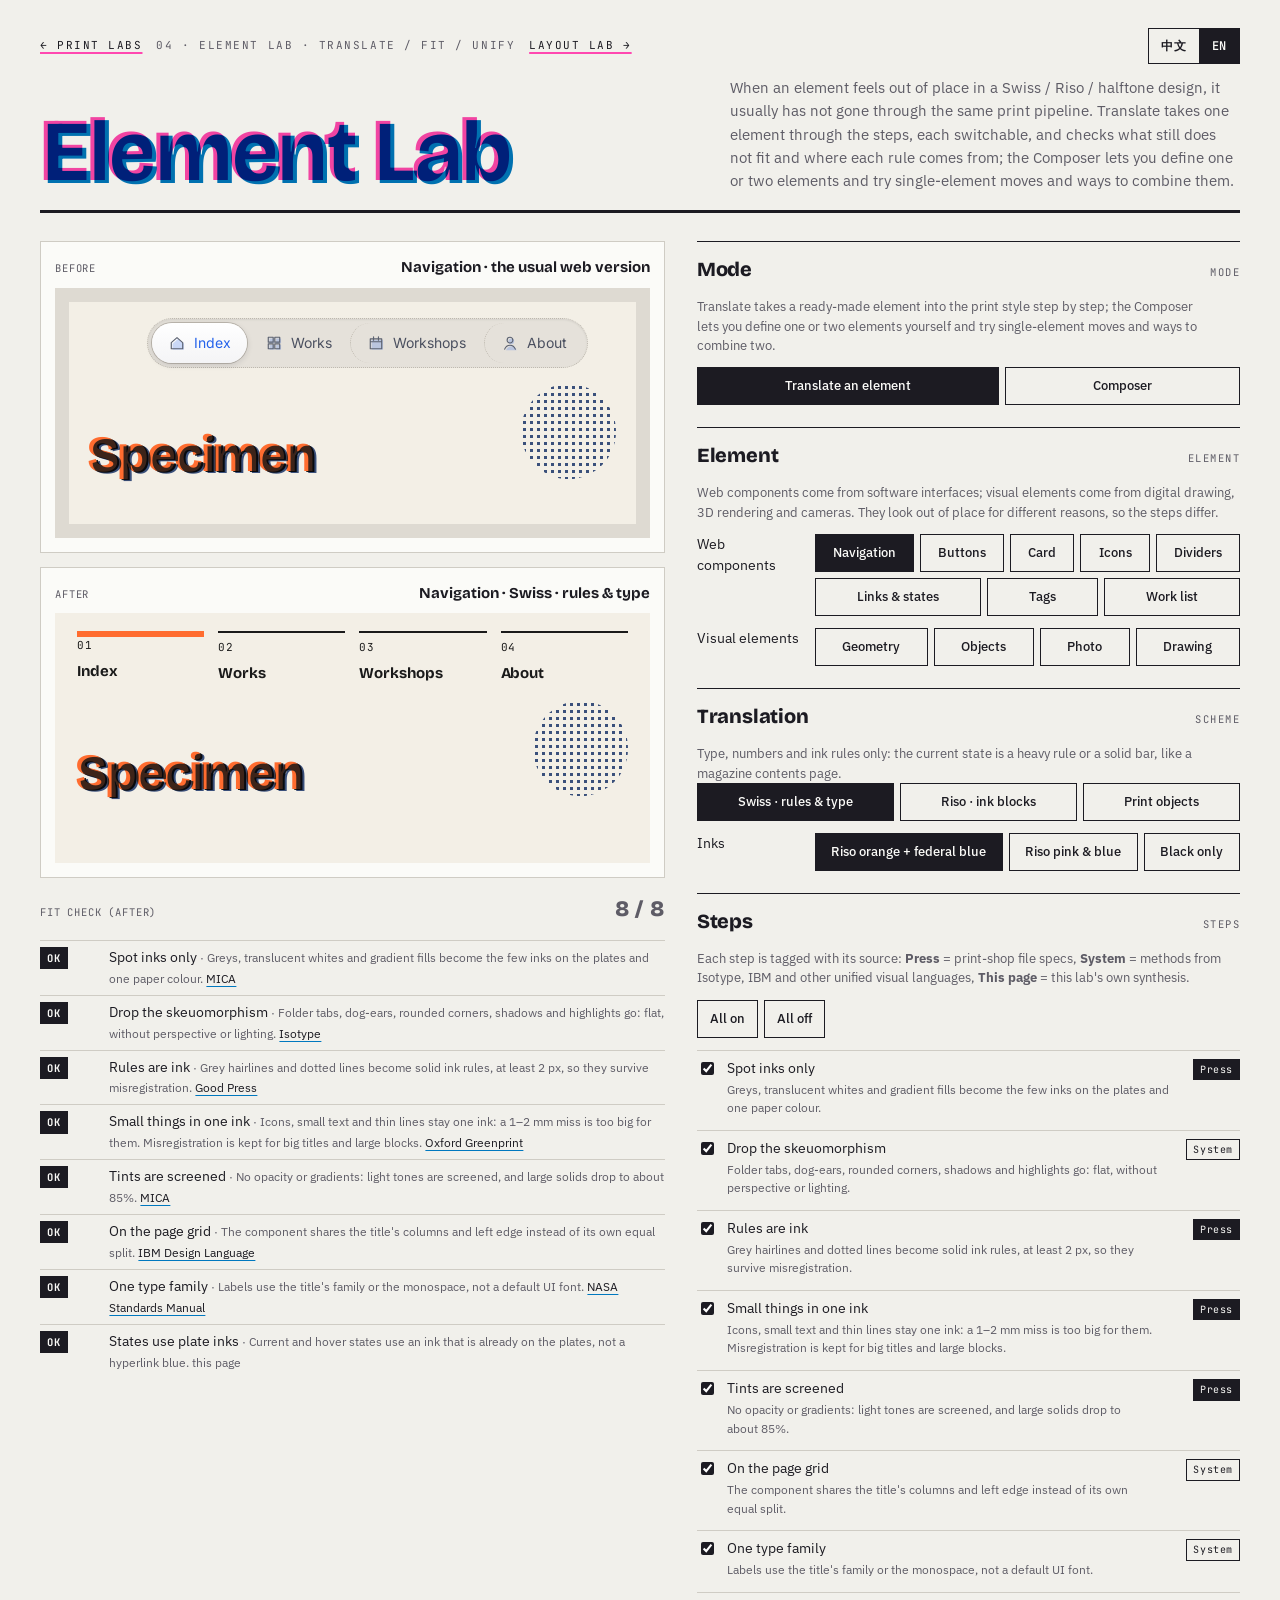
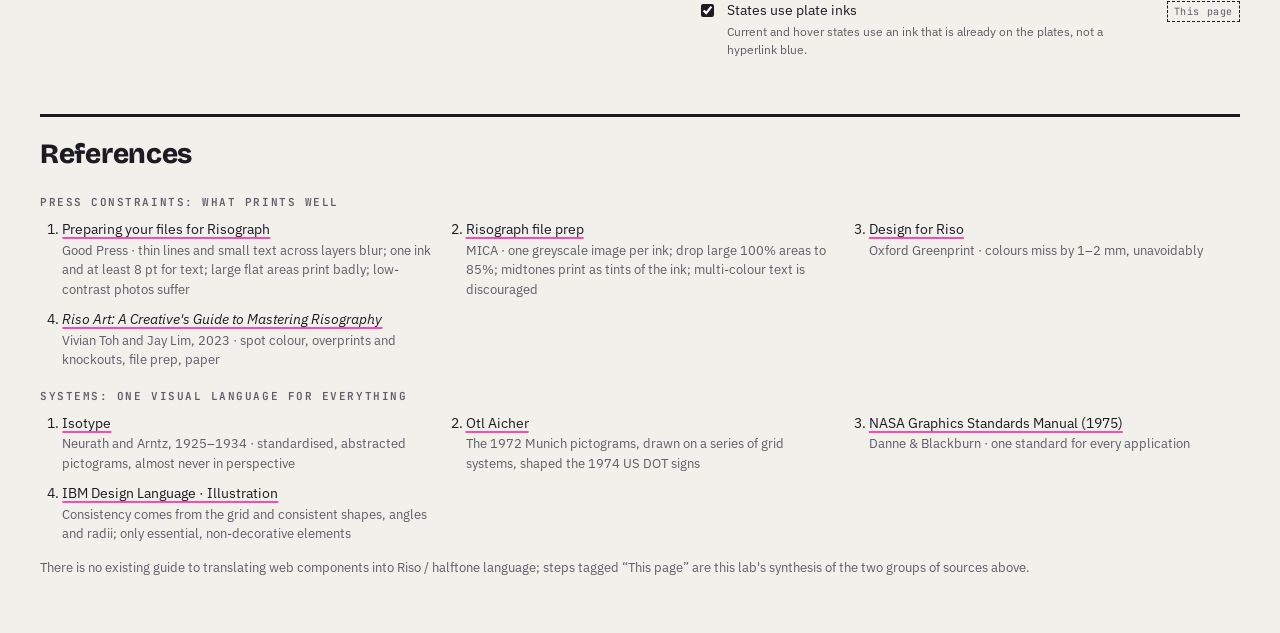
==== element.html @ f7fd51d8 "Element Lab composer: custom one or two elements, single-element moves for every type, 13 ways to co" ====
<!doctype html>
<html lang="zh-CN">
<head>
<meta charset="utf-8">
<meta name="viewport" content="width=device-width, initial-scale=1, viewport-fit=cover">
<title>元素实验室</title>
<link rel="preconnect" href="https://fonts.googleapis.com">
<link rel="preconnect" href="https://fonts.gstatic.com" crossorigin>
<link rel="stylesheet" href="https://fonts.googleapis.com/css2?family=Bricolage+Grotesque:opsz,wght@12..96,400;12..96,700;12..96,800&family=IBM+Plex+Sans:wght@400;500;600&family=Inter:wght@400;500&family=JetBrains+Mono:wght@400;600&family=Noto+Sans+SC:wght@400;700;900&display=swap">
<style>
/* shared.css — one source for every page in Print Labs: colour tokens, type, masthead, lab grid, controls, notes, references.
   Pages add their own rules after this block. Edit here, then run build.py. */
:root{
  --paper:#F1F0EB;
  --sheet:#FBFBF8;
  --ink:#1C1B22;
  --muted:#5E5C66;
  --rule:#CFCCC4;
  --pink:#FF48B0;
  --blue:#0078BF;
  --display:"Bricolage Grotesque","Noto Sans SC",system-ui,sans-serif;
  --body:"IBM Plex Sans","Noto Sans SC",system-ui,sans-serif;
  --mono:"JetBrains Mono",ui-monospace,"SFMono-Regular",Menlo,monospace;
  color-scheme:light;
}
*{box-sizing:border-box}
[hidden]{display:none!important}
body{margin:0;background:var(--paper);color:var(--ink);font-family:var(--body);font-size:15px;line-height:1.55}
.wrap{max-width:1240px;margin:0 auto;padding-inline:20px;padding-block:28px 56px}
.mast{display:grid;grid-template-columns:minmax(0,1fr) auto;gap:12px 32px;align-items:end;border-bottom:3px solid var(--ink);padding-bottom:18px;margin-bottom:28px}
:root[data-lang="en"] .zh{display:none!important}
:root:not([data-lang="en"]) .en{display:none!important}
.mast-top{grid-column:1/-1;display:flex;justify-content:space-between;align-items:center;gap:12px;flex-wrap:wrap}
.eyebrow{font-family:var(--mono);font-size:11px;letter-spacing:.14em;text-transform:uppercase;color:var(--muted);display:flex;gap:14px;flex-wrap:wrap;align-items:center}
.eyebrow a{color:var(--ink);text-decoration-color:var(--pink);text-decoration-thickness:2px;text-underline-offset:3px}
.langsw{display:inline-flex;border:1.5px solid var(--ink)}
.langsw button{font:600 12px/1 var(--mono);letter-spacing:.06em;padding:8px 12px;min-height:34px;border:0;background:transparent;color:var(--ink);cursor:pointer}
.langsw button + button{border-left:1.5px solid var(--ink)}
.langsw button[aria-pressed="true"]{background:var(--ink);color:var(--sheet)}
.langsw button:hover:not([aria-pressed="true"]){background:rgba(28,27,34,.07)}
.mis{display:grid;margin:0;font-family:var(--display);font-weight:900;font-size:clamp(48px,9vw,112px);line-height:.92;letter-spacing:-.02em;text-wrap:balance}
:root[data-lang="en"] .mis{font-size:clamp(40px,7vw,92px);font-weight:800}
.mis > span{grid-area:1/1;mix-blend-mode:multiply}
.mis > span:first-child{color:var(--pink)}
.mis > span:last-child{color:var(--blue);transform:translate(.045em,.03em)}
.lede{max-width:34em;margin:0;color:var(--muted);text-wrap:pretty}
@media (max-width:760px){.mast{grid-template-columns:1fr}}
.lab{display:grid;grid-template-columns:minmax(0,1.15fr) minmax(0,1fr);gap:32px;align-items:start}
.stage{min-width:0;display:flex;flex-direction:column;gap:14px}
.tip{position:absolute;z-index:30;max-width:320px;padding:10px 12px;background:var(--ink);color:var(--sheet);font-size:12.5px;line-height:1.5;box-shadow:4px 4px 0 var(--pink);pointer-events:none;display:flex;flex-direction:column;gap:5px}
.tip[hidden]{display:none!important}
.tip strong{font-family:var(--mono);font-size:10.5px;letter-spacing:.08em;font-weight:600}
.tip em{font-style:normal;font-family:var(--mono);font-size:10.5px;opacity:.72}
.panel{min-width:0;display:flex;flex-direction:column;gap:22px}
.group{display:flex;flex-direction:column;gap:12px;padding-top:12px;border-top:1.5px solid var(--ink)}
.group h2{margin:0;display:flex;justify-content:space-between;align-items:baseline;font-family:var(--display);font-weight:800;font-size:20px;letter-spacing:-.01em}
.group h2 small{font-family:var(--mono);font-weight:400;font-size:10.5px;letter-spacing:.14em;color:var(--muted)}
.seg button:hover{background:rgba(28,27,34,.07)}
.seg button[aria-pressed="true"]{background:var(--ink);color:var(--sheet)}
.field{display:grid;grid-template-columns:8em minmax(0,1fr) 4em;gap:10px;align-items:center;font-size:13.5px}
.field output{font-family:var(--mono);font-size:12px;text-align:right;font-variant-numeric:tabular-nums;color:var(--muted)}
.field input[type=range]{width:100%;accent-color:var(--ink)}
.sw{display:flex;flex-wrap:wrap;gap:6px}
.sw button{width:28px;height:28px;border:1.5px solid rgba(0,0,0,.18);cursor:pointer;padding:0}
.sw button[aria-pressed="true"]{outline:2.5px solid var(--ink);outline-offset:2px}
.btn{display:inline-flex;align-items:center;justify-content:center;gap:6px;font:500 13px var(--body);padding:8px 12px;border:1.5px solid var(--ink);background:transparent;color:var(--ink);cursor:pointer;min-height:38px}
.btn:hover{background:rgba(28,27,34,.07)}
.btn[aria-pressed="true"]{background:var(--ink);color:var(--sheet)}
button:focus-visible,input:focus-visible,textarea:focus-visible,label.btn:focus-within{outline:2.5px solid var(--blue);outline-offset:2px}
.refs{margin-top:48px;border-top:3px solid var(--ink);padding-top:16px}
.refs li > *{display:block}
.refs a{color:var(--ink);text-decoration-color:var(--pink);text-decoration-thickness:2px;text-underline-offset:3px;overflow-wrap:anywhere}
.seg button{font:500 13px/1.25 var(--body);padding:7px 8px;border:1.5px solid var(--ink);background:transparent;color:var(--ink);cursor:pointer;min-height:38px}
.hint,.note{font-size:12.5px;color:var(--muted);margin:0;text-wrap:pretty}

/* Element lab: one element, before and after, on the same paper; the steps that translate it, each with its source. */
@media (max-width:900px){.lab{grid-template-columns:minmax(0,1fr)}}
@media (min-width:901px){.stage{position:sticky;top:calc(16px + env(safe-area-inset-top, 0px))}}
.row2{display:grid;grid-template-columns:8em minmax(0,1fr);gap:10px;align-items:start;font-size:13.5px}
.seg{display:flex;flex-wrap:wrap;gap:6px}
.seg button{flex:1 1 auto}
.seg button:disabled{opacity:.4;cursor:not-allowed}
.cap{display:flex;justify-content:space-between;align-items:baseline;gap:10px;font-family:var(--mono);font-size:10.5px;letter-spacing:.08em;text-transform:uppercase;color:var(--muted)}
.cap b{font-family:var(--display);font-size:15px;letter-spacing:0;text-transform:none;color:var(--ink)}
.sheetbox{border:1px solid var(--rule);background:var(--sheet);padding:14px;display:flex;flex-direction:column;gap:8px}
.sheet{position:relative;overflow:hidden;min-height:250px;container-type:inline-size}
.steps{list-style:none;margin:0;padding:0;display:flex;flex-direction:column;gap:6px}
.steps li label{display:grid;grid-template-columns:auto minmax(0,1fr) auto;gap:10px;align-items:baseline;cursor:pointer;font-size:13.5px;padding:6px 0;border-top:1px solid var(--rule)}
.steps li label small{display:block;color:var(--muted);font-size:12px;margin-top:2px;text-wrap:pretty}
.steps input{accent-color:var(--ink);transform:translateY(2px)}
.src{font-family:var(--mono);font-size:10px;letter-spacing:.06em;padding:2px 6px;border:1.5px solid var(--ink);white-space:nowrap}
.src.c{background:var(--ink);color:var(--sheet)}
.src.m{border-style:solid}
.src.o{border-style:dashed;color:var(--muted)}
.allrow{display:flex;gap:6px}
.checks{list-style:none;margin:0;padding:0;display:flex;flex-direction:column;gap:6px}
.checks li{display:grid;grid-template-columns:4.4em minmax(0,1fr);gap:10px;align-items:baseline;font-size:13.5px;border-top:1px solid var(--rule);padding-top:6px}
.checks li b{font-family:var(--mono);font-size:10.5px;letter-spacing:.08em;text-transform:uppercase;padding:2px 6px;border:1.5px solid var(--ink);justify-self:start}
.checks li.ok b{background:var(--ink);color:var(--sheet)}
.checks li.warn b{border-color:#C2183C;color:#C2183C}
.checks li span{text-wrap:pretty}
.checks li em{font-style:normal;color:var(--muted);font-size:12px}
.checks a{color:var(--ink);text-decoration-color:var(--blue);text-underline-offset:3px}
.score{font-family:var(--display);font-weight:800;font-size:22px}
.refs h2{margin:0 0 14px;font-family:var(--display);font-weight:800;font-size:28px;letter-spacing:-.01em}
.refs h3{margin:18px 0 8px;font-family:var(--mono);font-weight:600;font-size:11px;letter-spacing:.14em;text-transform:uppercase;color:var(--muted)}
.refs ol{margin:0;padding-left:1.6em;display:grid;grid-template-columns:repeat(auto-fit,minmax(280px,1fr));gap:10px 32px;font-size:14px}
.refs li > span{font-size:12.5px;color:var(--muted)}

/* ---------- the specimen page the element is shown on ---------- */
.pg{--paper:#F3EFE6;--k:#1A1A1A;--a:#FF6C2F;--b:#3D5588;background:var(--paper);color:var(--k);padding:18px 22px 22px;min-height:250px;display:flex;flex-direction:column;gap:16px;font-family:"IBM Plex Sans",sans-serif}
.pg.frame{outline:14px solid #DEDAD2;outline-offset:-14px;padding:30px 34px 30px}
.pg .hero{display:flex;justify-content:space-between;align-items:flex-end;gap:16px}
.pg .ttl{display:grid;font-family:"Bricolage Grotesque","Archivo",sans-serif;font-weight:800;font-size:clamp(30px,8.5cqi,58px);line-height:.9;letter-spacing:-.03em}
.pg .ttl span{grid-area:1/1}
.pg .ttl .p1{color:var(--a);transform:translate(-2px,-1px)}
.pg .ttl .p2{color:var(--b);transform:translate(2px,1px);mix-blend-mode:multiply}
.pg .ttl .p3{color:var(--k)}
.pg .disc{flex:none;width:clamp(56px,16cqi,110px);aspect-ratio:1;border-radius:50%;background:radial-gradient(circle, var(--b) 0 34%, transparent 36%) 0 0/7px 7px;mix-blend-mode:multiply;box-shadow:inset 0 0 0 0 transparent}
.pg .gridx{padding-left:0}
.optiles{display:grid;grid-template-columns:repeat(auto-fill,minmax(150px,1fr));gap:12px}
.optile{display:flex;flex-direction:column;gap:4px;margin:0;padding:0;border:0;background:none;font:inherit;color:inherit;text-align:left;cursor:pointer}
.optile canvas{display:block;width:100%;height:auto;border:1px solid var(--rule);outline:3px solid transparent;outline-offset:1px}
.optile:hover canvas{outline-color:color-mix(in srgb, var(--ink) 30%, transparent)}
.optile.on canvas{outline-color:var(--ink)}
.optile:focus-visible{outline:2px solid var(--blue);outline-offset:3px}
.optile .cap2{display:flex;justify-content:space-between;gap:6px;font-size:12.5px;color:var(--ink)}
.optile .cap2 i{font-style:normal;font-family:var(--mono);font-size:10px;letter-spacing:.06em;padding:1px 5px;border:1.5px solid var(--ink);white-space:nowrap;align-self:flex-start}
.optile .cap2 i.warn{border-color:#C2183C;color:#C2183C}
.optile.on .cap2{font-weight:600}
canvas.mixcv{touch-action:none;cursor:grab}
.txtin{font:inherit;font-size:14px;padding:8px 10px;border:1.5px solid var(--ink);background:var(--sheet);color:var(--ink);border-radius:0;width:100%;box-sizing:border-box}
.subh{margin:14px 0 4px;font-family:var(--mono);font-weight:600;font-size:11px;letter-spacing:.14em;text-transform:uppercase;color:var(--muted)}
.optile figcaption{display:flex;justify-content:space-between;gap:6px;font-size:12.5px;color:var(--ink)}
.optile figcaption i{font-style:normal;font-family:var(--mono);font-size:10px;letter-spacing:.06em;padding:1px 5px;border:1.5px solid var(--ink)}
.optile figcaption i.warn{border-color:#C2183C;color:#C2183C}
.pg canvas.vis{display:block;width:100%;height:auto}
.pg .lede{font-size:13px;max-width:36em;color:color-mix(in srgb, var(--k) 75%, transparent)}
</style>

</head>
<body>
<div class="wrap">
  <header class="mast">
    <div class="mast-top">
      <div class="eyebrow"><a data-page="home" href="index.html"><span class="zh">← 印刷实验室</span><span class="en">← Print Labs</span></a><span>04 · Element lab · <span class="zh">翻译 / 适配 / 统一</span><span class="en">Translate / Fit / Unify</span></span><a data-page="layout" href="layout.html"><span class="zh">版式实验室 →</span><span class="en">Layout Lab →</span></a></div>
      <div class="langsw" role="group" aria-label="Language / 语言">
        <button type="button" data-setlang="zh" lang="zh-CN">中文</button>
        <button type="button" data-setlang="en" lang="en">EN</button>
      </div>
    </div>
    <h1 class="mis"><span aria-hidden="true"><span class="zh">元素实验室</span><span class="en">Element Lab</span></span><span><span class="zh">元素实验室</span><span class="en">Element Lab</span></span></h1>
    <p class="lede"><span class="zh">一个元素放进 Swiss / Riso / 半调风格里总觉得“不搭”，通常是因为它没有走同一条印刷管线。“翻译”把一个元素拆成几步改造，每一步可以单独开关，并逐条检查哪里还不适配、规则出自哪里；“组合台”让你自己定义一个或两个元素，试单元素手段和两个元素的组合手段。</span><span class="en">When an element feels out of place in a Swiss / Riso / halftone design, it usually has not gone through the same print pipeline. Translate takes one element through the steps, each switchable, and checks what still does not fit and where each rule comes from; the Composer lets you define one or two elements and try single-element moves and ways to combine them.</span></p>
  </header>

  <main class="lab">
    <section class="stage" data-aria-zh="改造前后" data-aria-en="Before and after">
      <div class="sheetbox">
        <div class="cap"><span id="beforeLbl"></span><b id="beforeName"></b></div>
        <div class="sheet" id="before"></div>
      </div>
      <div class="sheetbox">
        <div class="cap"><span id="afterLbl"></span><b id="afterName"></b></div>
        <div class="sheet" id="after"></div>
      </div>
      <div class="cap"><span><span class="zh">适配检查（改造后）</span><span class="en">Fit check (after)</span></span><span class="score" id="score"></span></div>
      <ul class="checks" id="checks" aria-live="polite"></ul>
    </section>

    <aside class="panel" id="panel" data-aria-zh="参数" data-aria-en="Settings">
      <div class="group">
        <h2><span class="zh">模式</span><span class="en">Mode</span> <small>MODE</small></h2>
        <p class="hint"><span class="zh">“翻译”把一个现成的元素一步步改进印刷风格；“组合台”让你自己定义一个或两个元素，试单元素手段和两个元素的组合手段。</span><span class="en">Translate takes a ready-made element into the print style step by step; the Composer lets you define one or two elements yourself and try single-element moves and ways to combine two.</span></p>
        <div class="seg" id="modeSeg"></div>
      </div>
      <div class="group" id="mixGroup" hidden>
        <h2><span class="zh">组合台</span><span class="en">Composer</span> <small>COMPOSER</small></h2>
        <p class="hint"><span class="zh">先定义元素（类型、内容、墨色、大小、角度和单元素手段），再选组合手段。左边画布上可以直接拖动元素，右边是所有手段的对照，点击就能切换。</span><span class="en">Define the elements (type, content, ink, size, angle and single-element moves), then pick a way to combine them. Drag the elements on the sheet; the panel beside it compares every option, click one to switch.</span></p>
        <div class="row2"><span class="zh">元素数量</span><span class="en">Elements</span><div class="seg" id="mxN"></div></div>
        <div class="row2" id="mxSelRow"><span class="zh">正在编辑</span><span class="en">Editing</span><div class="seg" id="mxSel"></div></div>
        <div class="allrow"><button class="btn" type="button" id="mxSwap"><span class="zh">交换上下层</span><span class="en">Swap layers</span></button><button class="btn" type="button" id="mxCenter"><span class="zh">当前元素居中</span><span class="en">Centre this element</span></button></div>
      </div>
      <div class="group" id="mixElGroup" hidden>
        <h2><span id="mxElTitle"></span> <small>ELEMENT</small></h2>
        <div class="row2"><span class="zh">类型</span><span class="en">Type</span><div class="seg" id="mxType"></div></div>
        <div class="row2" id="mxShapeRow"><span class="zh">形状</span><span class="en">Shape</span><div class="seg" id="mxShape"></div></div>
        <div class="row2" id="mxTextRow"><label for="mxText"><span class="zh">文字</span><span class="en">Text</span></label><input type="text" id="mxText" maxlength="16" class="txtin" autocomplete="off"></div>
        <div class="row2" id="mxFontRow"><span class="zh">字体</span><span class="en">Typeface</span><div class="seg" id="mxFont"></div></div>
        <div class="row2" id="mxPhotoRow"><span class="zh">照片</span><span class="en">Photo</span><div class="seg"><button type="button" id="mxPhotoScene"><span class="zh">示例风景</span><span class="en">Sample scene</span></button><label class="btn" style="min-height:38px"><span class="zh">上传照片</span><span class="en">Upload photo</span><input type="file" id="mxFile" accept="image/*" hidden></label></div></div>
        <div class="row2"><span class="zh">墨色</span><span class="en">Ink</span><div class="seg" id="mxInk"></div></div>
        <div class="field"><label for="mxSize"><span class="zh">大小</span><span class="en">Size</span></label><input type="range" id="mxSize" min="25" max="220" step="5"><output id="mxSizeOut"></output></div>
        <div class="field"><label for="mxRot"><span class="zh">角度</span><span class="en">Angle</span></label><input type="range" id="mxRot" min="-45" max="45" step="1"><output id="mxRotOut"></output></div>
        <h3 class="subh"><span class="zh">单元素手段</span><span class="en">Single-element moves</span></h3>
        <div class="row2"><span class="zh">裁切</span><span class="en">Crop</span><div class="seg" id="mvCrop"></div></div>
        <div class="row2"><span class="zh">抠图</span><span class="en">Cut-out</span><div class="seg" id="mvCut"></div></div>
        <div class="row2"><span class="zh">镜像</span><span class="en">Mirror</span><div class="seg" id="mvMirror"></div></div>
        <div class="row2"><span class="zh">切条</span><span class="en">Slice</span><div class="seg" id="mvSlice"></div></div>
        <div class="row2"><span class="zh">形式</span><span class="en">Form</span><div class="seg" id="mvForm"></div></div>
        <div class="row2"><span class="zh">重复</span><span class="en">Repeat</span><div class="seg" id="mvRepeat"></div></div>
        <div class="row2"><span class="zh">拖影</span><span class="en">Drag</span><div class="seg" id="mvDrag"></div></div>
        <div class="row2"><span class="zh">浓度</span><span class="en">Tone</span><div class="seg" id="mvTone"></div></div>
        <div class="row2"><span class="zh">网点</span><span class="en">Screen</span><div class="seg" id="mvDots"></div></div>
        <div class="row2"><span class="zh">错位复制</span><span class="en">Echo</span><div class="seg" id="mvEcho"></div></div>
        <p class="hint" id="mvNote"></p>
      </div>
      <div class="group" id="mixOpGroup" hidden>
        <h2><span class="zh">组合手段</span><span class="en">Combine</span> <small>OPERATION</small></h2>
        <p class="hint"><span class="zh">A 在下，B 在上。印刷里关键的问题是：两块版对不准时，结果还站得住吗？两个元素用同一种墨时，它们在同一块版上，不会互相错位。</span><span class="en">A is below, B on top. In print the key question is whether the result survives when the two plates miss. If both use the same ink they share one plate and cannot miss each other.</span></p>
        <div class="row2"><span class="zh">手段</span><span class="en">Operation</span><div class="seg" id="mxOp"></div></div>
        <div class="field"><label for="mxMis"><span class="zh">套色错位</span><span class="en">Misregister</span></label><input type="range" id="mxMis" min="0" max="3" step="0.5"><output id="mxMisOut"></output></div>
        <p class="hint" id="mxOpNote"></p>
      </div>
      <div class="group" id="elGroup">
        <h2><span class="zh">元素</span><span class="en">Element</span> <small>ELEMENT</small></h2>
        <p class="hint"><span class="zh">网页组件来自软件界面，视觉元素来自数码绘图、3D 渲染和相机。两类“不搭”的原因不同，翻译步骤也不同。</span><span class="en">Web components come from software interfaces; visual elements come from digital drawing, 3D rendering and cameras. They look out of place for different reasons, so the steps differ.</span></p>
        <div class="row2"><span class="zh">网页组件</span><span class="en">Web components</span><div class="seg" id="elSeg"></div></div>
        <div class="row2"><span class="zh">视觉元素</span><span class="en">Visual elements</span><div class="seg" id="visSeg"></div></div>
        <div class="row2" id="upRow" hidden><span class="zh">照片</span><span class="en">Photo</span><div class="seg"><button type="button" id="upScene"><span class="zh">示例风景</span><span class="en">Sample scene</span></button><label class="btn" style="min-height:38px"><span class="zh">上传照片</span><span class="en">Upload photo</span><input type="file" id="upFile" accept="image/*" hidden></label></div></div>
        <p class="hint" id="upHint" hidden><span class="zh">照片只在你的浏览器里处理，不会上传到任何地方。</span><span class="en">Your photo is processed in your browser and never uploaded.</span></p>
      </div>
      <div class="group" id="imgGroup" hidden>
        <h2><span class="zh">单张图片的处理</span><span class="en">Moves on one image</span> <small>IMAGE</small></h2>
        <p class="hint"><span class="zh">在翻译之前先动图片本身：裁切、镜像、抠图、切条、重复、错位复制、斜放、剪影 / 线稿、放大网点、扫描拖影。它们决定图片在版面上“说什么”，翻译步骤决定它“怎么印”。改造前后都会套用。</span><span class="en">Work on the picture itself before translating it: crop, mirror, cut out, slice, repeat, echo, tilt, silhouette or line art, giant dots, scanner drag. These decide what the image says on the page; the steps decide how it prints. Both before and after use them.</span></p>
        <div class="row2"><span class="zh">裁切</span><span class="en">Crop</span><div class="seg" id="imCrop"></div></div>
        <div class="row2"><span class="zh">镜像</span><span class="en">Mirror</span><div class="seg" id="imMirror"></div></div>
        <div class="row2"><span class="zh">抠图</span><span class="en">Cut-out</span><div class="seg" id="imCut"></div></div>
        <div class="row2"><span class="zh">切条</span><span class="en">Slice</span><div class="seg" id="imSlice"></div></div>
        <div class="row2"><span class="zh">重复</span><span class="en">Repeat</span><div class="seg" id="imRepeat"></div></div>
        <div class="row2"><span class="zh">错位复制</span><span class="en">Echo</span><div class="seg" id="imEcho"></div></div>
        <div class="row2"><span class="zh">斜放</span><span class="en">Tilt</span><div class="seg" id="imRotate"></div></div>
        <div class="row2"><span class="zh">形式</span><span class="en">Form</span><div class="seg" id="imForm"></div></div>
        <div class="row2"><span class="zh">网点尺寸</span><span class="en">Dot size</span><div class="seg" id="imDots"></div></div>
        <div class="row2"><span class="zh">拖影</span><span class="en">Drag</span><div class="seg" id="imDrag"></div></div>
        <p class="hint" id="imNote"></p>
      </div>
      <div class="group" id="schemeGroup">
        <h2><span class="zh">翻译方案</span><span class="en">Translation</span> <small>SCHEME</small></h2>
        <div id="schemeBox"><p class="hint" id="schemeHint"></p>
        <div class="seg" id="schemeSeg"></div></div>
        <div class="row2"><span class="zh">配色</span><span class="en">Inks</span><div class="seg" id="inkSeg"></div></div>
      </div>
      <div class="group" id="stepsGroup">
        <h2><span class="zh">翻译步骤</span><span class="en">Steps</span> <small>STEPS</small></h2>
        <p class="hint"><span class="zh">每一步右边标着来源：<b>印刷</b> = 印厂的文件规范，<b>系统</b> = Isotype、IBM 等统一视觉语言的方法，<b>本页</b> = 这里的综合做法。</span><span class="en">Each step is tagged with its source: <b>Press</b> = print-shop file specs, <b>System</b> = methods from Isotype, IBM and other unified visual languages, <b>This page</b> = this lab's own synthesis.</span></p>
        <div class="allrow"><button class="btn" type="button" id="allOn"><span class="zh">全部打开</span><span class="en">All on</span></button><button class="btn" type="button" id="allOff"><span class="zh">全部关闭</span><span class="en">All off</span></button></div>
        <ul class="steps" id="steps"></ul>
      </div>
    </aside>
  </main>

  <section class="refs" data-aria-zh="参考资料" data-aria-en="References">
    <h2><span class="zh">参考资料</span><span class="en">References</span></h2>
    <h3><span class="zh">印刷约束：哪些东西印得好</span><span class="en">Press constraints: what prints well</span></h3>
    <ol>
      <li><a href="https://goodpress.co.uk/pages/file-preparation" target="_blank" rel="noopener">Preparing your files for Risograph</a><span><span class="zh">Good Press · 多层细线和小字会糊；文字只用一种墨、不小于 8pt；大面积平涂效果不好；低反差照片印不好</span><span class="en">Good Press · thin lines and small text across layers blur; one ink and at least 8 pt for text; large flat areas print badly; low-contrast photos suffer</span></span></li>
      <li><a href="https://www.mica.edu/campus-life-and-resources/places-and-spaces/maker-spaces-fabrication-studios/printmaking-studio/risograph-file-prep/" target="_blank" rel="noopener">Risograph file prep</a><span><span class="zh">MICA · 每种墨一张灰度图；100% 大色块降到 85%；中间调印成该墨的浅色；不建议多色文字</span><span class="en">MICA · one greyscale image per ink; drop large 100% areas to 85%; midtones print as tints of the ink; multi-colour text is discouraged</span></span></li>
      <li><a href="https://oxfordgreenprint.com/home/design-for-riso/" target="_blank" rel="noopener">Design for Riso</a><span><span class="zh">Oxford Greenprint · 颜色之间会无法避免地错开 1–2 mm</span><span class="en">Oxford Greenprint · colours miss by 1–2 mm, unavoidably</span></span></li>
      <li><a href="https://www.counter-print.co.uk/products/riso-art" target="_blank" rel="noopener"><i>Riso Art: A Creative's Guide to Mastering Risography</i></a><span><span class="zh">Vivian Toh、Jay Lim，2023 · 专色、叠印与镂空、文件准备、纸张</span><span class="en">Vivian Toh and Jay Lim, 2023 · spot colour, overprints and knockouts, file prep, paper</span></span></li>
    </ol>
    <h3><span class="zh">系统方法：把万物翻成一种视觉语言</span><span class="en">Systems: one visual language for everything</span></h3>
    <ol>
      <li><a href="https://en.wikipedia.org/wiki/Isotype_(picture_language)" target="_blank" rel="noopener">Isotype</a><span><span class="zh">Neurath、Arntz，1925–1934 · 标准化、抽象的图形，几乎不用透视</span><span class="en">Neurath and Arntz, 1925–1934 · standardised, abstracted pictograms, almost never in perspective</span></span></li>
      <li><a href="https://en.wikipedia.org/wiki/Otl_Aicher" target="_blank" rel="noopener">Otl Aicher</a><span><span class="zh">1972 年慕尼黑奥运图标用一套网格系统画成，影响了 1974 年美国交通部标识</span><span class="en">The 1972 Munich pictograms, drawn on a series of grid systems, shaped the 1974 US DOT signs</span></span></li>
      <li><a href="https://standardsmanual.com/products/nasa-graphics-standards-manual" target="_blank" rel="noopener">NASA Graphics Standards Manual (1975)</a><span><span class="zh">Danne & Blackburn · 一套规范管住所有应用场合</span><span class="en">Danne & Blackburn · one standard for every application</span></span></li>
      <li><a href="https://www.ibm.com/design/language/illustration/overview" target="_blank" rel="noopener">IBM Design Language · Illustration</a><span><span class="zh">统一靠网格和一致的形状、角度、圆角；只保留必要、非装饰的元素</span><span class="en">Consistency comes from the grid and consistent shapes, angles and radii; only essential, non-decorative elements</span></span></li>
    </ol>
    <p class="note" style="margin-top:14px"><span class="zh">把网页组件翻译成 Riso / 半调语言，目前没有现成的指南；标着“本页”的步骤是这里根据上面两类来源做的综合。</span><span class="en">There is no existing guide to translating web components into Riso / halftone language; steps tagged “This page” are this lab's synthesis of the two groups of sources above.</span></p>
  </section>
</div>

<script>/* links.js — where the pages of Print Labs live. On GitHub Pages or from local files the pages sit side by side;
   inside claude.ai each page is its own artifact, so the links go to the published artifacts instead. */
(() => {
  const h = location.hostname;
  const local = h.endsWith('github.io') || location.protocol === 'file:' || h === 'localhost' || h === '127.0.0.1';
  const FILE = {home:'index.html', print:'print.html', layout:'layout.html', object:'object.html', element:'element.html'};
  const ART = {
    home:'https://claude.ai/artifact/PeE1kDmTykEsa3FWtq1ujK',
    print:'https://claude.ai/artifact/BEBGEYAVkseDmEd78EbxS4',
    layout:'https://claude.ai/artifact/3kpSy3NxXfTr8N6h2EhqAB',
    object:'https://claude.ai/artifact/MDsc8WCa1yWzZArUPnWvAo',
    element:'https://claude.ai/artifact/42e7hhVJtn6MSQRErAsAqR',
  };
  const wire = () => document.querySelectorAll('a[data-page]').forEach(a => {
    const k = a.dataset.page;
    if (local || !ART[k] || ART[k].startsWith('@')) { a.href = FILE[k]; return; }
    a.href = ART[k]; a.target = '_blank'; a.rel = 'noopener';
  });
  if (document.readyState === 'loading') document.addEventListener('DOMContentLoaded', wire); else wire();
})();
</script>
<script>
(() => {
const $ = id => document.getElementById(id);
const L = (zh, en) => ({zh, en});
let LANG = 'zh';
try { const v = localStorage.getItem('printlab-lang'); LANG = v==='en'||v==='zh' ? v : ((navigator.language||'').toLowerCase().startsWith('zh') ? 'zh' : 'en'); }
catch(e){ LANG = (navigator.language||'').toLowerCase().startsWith('zh') ? 'zh' : 'en'; }
const T = o => (o && typeof o==='object' && 'zh' in o) ? o[LANG] : o;

/* ---------- data ---------- */
const ELEMENTS = [['nav',L('导航','Navigation')],['button',L('按钮','Buttons')],['card',L('卡片','Card')],['icon',L('图标','Icons')],['divider',L('分隔线','Dividers')],['link',L('链接与状态','Links & states')],['tags',L('标签','Tags')],['list',L('作品列表','Work list')]];
const VISUALS = [['geo',L('几何','Geometry')],['obj',L('拟物','Objects')],['photo',L('摄影','Photo')],['hand',L('手绘','Drawing')]];
const SCHEMES = {
  swiss:{vh:L('一种墨（通常是黑）加一种浅色网点，形状落在网格上，像 Swiss 海报里的照片和图形。','One ink, usually black, plus one screened tint, shapes on the grid, like the images in a Swiss poster.'), n:L('Swiss · 线与字','Swiss · rules & type'), h:L('只用字、编号和油墨线：当前状态是一根粗墨线或一块实底，像杂志的目录和索引。','Type, numbers and ink rules only: the current state is a heavy rule or a solid bar, like a magazine contents page.')},
  riso:{vh:L('两种墨叠印：A 走亮部和中间调，B 走暗部；大面积带一点套色错位。','Two inks overprinting: A carries the lights and midtones, B the darks; large areas show a little misregistration.'), n:L('Riso · 色块','Riso · ink blocks'), h:L('用平涂的油墨块和网点浅色：当前状态是一块油墨，字镂空成纸色；只有大色块才带套色错位。','Flat ink blocks and screened tints: the current state is a block of ink with the label knocked out; only large blocks show misregistration.')},
  object:{vh:L('做成剪下来的纸片：一种墨，带纸边和裁切标记，差异变成有意的拼贴。','Cut paper scraps: one ink, with a paper edge and crop marks, so the difference reads as deliberate collage.'), n:L('印刷物件','Print objects'), h:L('借用印刷品本身的形式：书边的拇指索引、票根、剪下的纸片、裁切标记。','Borrow forms from printed objects: thumb-index tabs, ticket stubs, cut paper scraps, crop marks.')},
};
const INKSETS = {
  orange:{n:L('Riso 橙 + 联邦蓝','Riso orange + federal blue'), paper:'#F3EFE6', k:'#1A1A1A', a:'#FF6C2F', b:'#3D5588'},
  riso:{n:L('Riso 粉蓝','Riso pink & blue'), paper:'#F4F1EA', k:'#1A1A1A', a:'#FF48B0', b:'#0078BF'},
  mono:{n:L('单色黑','Black only'), paper:'#F1EEE6', k:'#1A1A1A', a:'#1A1A1A', b:'#1A1A1A'},
};
// translation steps: id, label, why, source kind (c = press constraint, m = systems method, o = this page), source link
const STEPS = [
  {id:'spot', t:L('收成专色','Spot inks only'), w:L('灰色、半透明的白、渐变底都换成版里的几种墨和一种纸色。','Greys, translucent whites and gradient fills become the few inks on the plates and one paper colour.'), s:'c', l:['MICA','https://www.mica.edu/campus-life-and-resources/places-and-spaces/maker-spaces-fabrication-studios/printmaking-studio/risograph-file-prep/']},
  {id:'flat', t:L('去掉拟物','Drop the skeuomorphism'), w:L('文件夹标签、折角、圆角、投影、高光都去掉：平面，不用透视和光影。','Folder tabs, dog-ears, rounded corners, shadows and highlights go: flat, without perspective or lighting.'), s:'m', l:['Isotype','https://en.wikipedia.org/wiki/Isotype_(picture_language)']},
  {id:'ink', t:L('线是油墨线','Rules are ink'), w:L('灰色细线、虚线换成油墨色的实线，至少 2 px，在套色错位下也立得住。','Grey hairlines and dotted lines become solid ink rules, at least 2 px, so they survive misregistration.'), s:'c', l:['Good Press','https://goodpress.co.uk/pages/file-preparation']},
  {id:'single', t:L('小元素只用一种墨','Small things in one ink'), w:L('图标、小字、细线不做双色错位：错位 1–2 mm 对它们来说太大了。错位只留给大标题和大色块。','Icons, small text and thin lines stay one ink: a 1–2 mm miss is too big for them. Misregistration is kept for big titles and large blocks.'), s:'c', l:['Oxford Greenprint','https://oxfordgreenprint.com/home/design-for-riso/']},
  {id:'screen', t:L('浅色用网点','Tints are screened'), w:L('不用透明度和渐变，浅色用网点做；大色块降到 85% 左右。','No opacity or gradients: light tones are screened, and large solids drop to about 85%.'), s:'c', l:['MICA','https://www.mica.edu/campus-life-and-resources/places-and-spaces/maker-spaces-fabrication-studios/printmaking-studio/risograph-file-prep/']},
  {id:'grid', t:L('对齐页面网格','On the page grid'), w:L('组件和标题共用同一套栏和左边缘，不另起一套等分。','The component shares the title\'s columns and left edge instead of its own equal split.'), s:'m', l:['IBM Design Language','https://www.ibm.com/design/language/illustration/overview']},
  {id:'type', t:L('字体同一家族','One type family'), w:L('标签用标题同一家族或等宽字，不用默认的界面字体。','Labels use the title\'s family or the monospace, not a default UI font.'), s:'m', l:['NASA Standards Manual','https://standardsmanual.com/products/nasa-graphics-standards-manual']},
  {id:'active', t:L('状态用版里的墨','States use plate inks'), w:L('当前项、悬停这些状态用版里本来就有的墨来表示，不用“链接蓝”。','Current and hover states use an ink that is already on the plates, not a hyperlink blue.'), s:'o'},
];
function VSTEPS_IDS(){ return ['v_spot','v_tone','v_contrast','v_screen','v_detail','v_angle','v_line','v_single','v_edge']; }
const SRC_LBL = {c:L('印刷','Press'), m:L('系统','System'), o:L('本页','This page')};

const S = {img:{crop:'none', mirror:'none', cut:'none', slice:'none', repeat:'1', echo:'none', rotate:'0', form:'photo', dots:'normal', drag:'none'}, lastCat:'web', cat:'web', el:'nav', scheme:'swiss', inks:'orange', on:Object.fromEntries(STEPS.map(s => [s.id, true]).concat(VSTEPS_IDS().map(id => [id, true])))};

/* ---------- specimen page ---------- */
const NAV = [['01',L('索引','Index')],['02',L('作品','Works')],['03',L('工作坊','Workshops')],['04',L('关于','About')]];
const esc = s => String(s).replace(/[&<>"]/g, c => ({'&':'&amp;','<':'&lt;','>':'&gt;','"':'&quot;'}[c]));
const dots = (c, r=.36, cell=6) => `radial-gradient(circle, ${c} 0 ${Math.round(r*100)}%, transparent ${Math.round(r*100)+2}%) 0 0/${cell}px ${cell}px`;
function hero(f, small){
  const sz = small ? 'font-size:clamp(26px,6.5cqi,44px)' : '';
  return `<div class="hero"><div class="ttl" style="${sz}" aria-hidden="true"><span class="p1">Specimen</span><span class="p2">Specimen</span><span class="p3">Specimen</span></div><div class="disc"></div></div>`;
}
// f: flags (all false = before); sc: scheme; ink: palette
function page(el, f, sc, ink, before){
  const v = `--paper:${f.spot ? ink.paper : ink.paper};--k:${ink.k};--a:${ink.a};--b:${ink.b}`;
  const frame = !f.spot;                                     // a second "paper" around the page and a different tab-bar tone
  const body = VISUALS.some(v => v[0]===el) ? `<canvas class="vis" data-kind="${el}" width="640" height="300"></canvas>` : {nav, button, card, icon, divider, link, tags, list}[el](f, sc, ink);
  const order = el==='nav' ? body + hero(f) : hero(f, true) + body;
  return `<div class="pg${frame ? ' frame' : ''}" style="${v}">${order}</div>`;
}
const lineC = (f, ink) => f.ink ? ink.k : '#BDB8AE';
const lineW = f => f.ink ? 2.5 : 1;
const lineS = f => f.ink ? 'solid' : 'dotted';
// single quotes only: these strings go inside style="…" attributes
const labelFont = f => f.type ? `font-family:'Bricolage Grotesque',sans-serif;font-weight:700;letter-spacing:-.005em` : `font-family:Inter,'IBM Plex Sans',sans-serif;font-weight:400`;
const numFont = `font-family:'JetBrains Mono',monospace;font-size:11px;letter-spacing:.06em`;
const activeC = (f, ink) => f.active ? ink.a : '#2563EB';
const misreg = (f, big) => (!f.single || big) ? `text-shadow:-1.5px -1px 0 ${'var(--a)'}, 1.5px 1px 0 var(--b)` : '';
function iconSVG(i, f, ink, size=22){
  // before: two-colour blobs, slightly off register; after: one ink, a shape from the circle / rectangle / rule vocabulary
  if (!f.single){
    const glyph = [
      'M4 10.5 11 4.5l7 6V18H4z', 'M4 4h6v6H4zM12 4h6v6h-6zM4 12h6v6H4zM12 12h6v6h-6z',
      'M4 6h14v12H4zM4 9.5h14M8 3.5v4M14 3.5v4', 'M11 11a3.5 3.5 0 1 0 0-7 3.5 3.5 0 0 0 0 7zM4.5 18.5c1.2-3.2 3.6-4.8 6.5-4.8s5.3 1.6 6.5 4.8'][i];
    return `<svg width="${size}" height="${size}" viewBox="0 0 22 22" aria-hidden="true"><path d="${glyph}" transform="translate(1.6 1.4)" fill="#2563EB" fill-opacity=".22" stroke="none"/><path d="${glyph}" fill="none" stroke="#5B6170" stroke-width="1.4" stroke-linecap="round" stroke-linejoin="round"/></svg>`;
  }
  const c = f.active ? ink.k : ink.k, sw = 2.5;
  const shapes = [`<rect x="3" y="3" width="16" height="16" fill="${c}"/>`, `<circle cx="11" cy="11" r="8" fill="none" stroke="${c}" stroke-width="${sw}"/><circle cx="11" cy="11" r="2.5" fill="${c}"/>`, `<rect x="3" y="4" width="16" height="${sw}" fill="${c}"/><rect x="3" y="10" width="16" height="${sw}" fill="${c}"/><rect x="3" y="16" width="10" height="${sw}" fill="${c}"/>`, `<circle cx="11" cy="11" r="8" fill="${c}"/>`][i];
  return `<svg width="${size}" height="${size}" viewBox="0 0 22 22" aria-hidden="true">${shapes}</svg>`;
}

function nav(f, sc, ink){
  const lc = lineC(f, ink), lw = lineW(f), ls = lineS(f);
  const offset = f.grid ? 0 : 58;                            // before: the tabs run on their own equal split, indented from the title
  if (!f.flat){
    // the usual web version: a pill-shaped segmented control with a floating, shadowed active item
    const items = NAV.map(([n, l], i) => {
      const act = i===0;
      const pill = act ? `background:${f.screen ? dots(ink.k, .12, 5) : 'linear-gradient(#FFFFFF,#F4F4F6)'};box-shadow:0 2px 6px rgba(20,20,40,.14), 0 0 0 ${lw}px ${lc};` : '';
      const sep = i>0 && i!==1 ? `border-left:${lw}px ${ls} ${lc};` : '';
      return `<div style="display:flex;gap:8px;align-items:center;padding:9px 16px;border-radius:999px;${pill}${act ? '' : sep}">${iconSVG(i, f, ink, 18)}<span style="${labelFont(f)};font-size:14px;color:${act ? activeC(f, ink) : '#4B5060'}">${esc(T(l))}</span></div>`;
    }).join('');
    return `<nav style="align-self:flex-start;display:flex;gap:2px;padding:4px;margin-left:${offset}px;border-radius:999px;background:${f.spot ? 'transparent' : 'rgba(20,20,40,.06)'};box-shadow:inset 0 1px 2px rgba(20,20,40,.08);border:${lw}px ${ls} ${lc}">${items}</nav>`;
  }
  if (sc==='swiss'){
    const items = NAV.map(([n, l], i) => {
      const act = i===0;
      return `<div style="display:flex;flex-direction:column;gap:6px;padding-top:${act ? 0 : 6}px;border-top:${act ? 6 : lw}px solid ${act ? activeC(f, ink) : (f.ink ? ink.k : lc)}">${f.single ? '' : ''}<span style="${numFont};color:${ink.k};opacity:${f.spot ? 1 : .55}">${n}</span><span style="${labelFont(f)};font-size:15px;color:${act && !f.active ? '#2563EB' : ink.k}">${esc(T(l))}</span></div>`;
    }).join('');
    return `<nav style="display:grid;grid-template-columns:repeat(4,minmax(0,1fr));gap:14px;margin-left:${offset}px">${items}</nav>`;
  }
  if (sc==='riso'){
    const items = NAV.map(([n, l], i) => {
      const act = i===0, blockBg = f.screen ? ink.a + 'D9' : ink.a;          // 85% solid
      const blk = act ? `background:${f.active ? blockBg : '#2563EB'};color:${ink.paper};box-shadow:${f.single ? '' : ''}3px 2px 0 ${f.screen ? 'transparent' : 'transparent'};` : `color:${ink.k};`;
      return `<div style="position:relative;padding:10px 12px;display:flex;align-items:baseline;gap:10px;${blk}">${act && !f.single ? `<span style="position:absolute;inset:0;transform:translate(3px,2px);background:${ink.b};mix-blend-mode:multiply;opacity:.9;z-index:0"></span>` : ''}${act ? `<span style="position:absolute;inset:0;background:${f.active ? blockBg : '#2563EB'};z-index:0"></span>` : ''}<span style="position:relative;${numFont};${act ? '' : `color:${ink.k}`}">${n}</span><span style="position:relative;${labelFont(f)};font-size:15px">${esc(T(l))}</span></div>`;
    }).join('');
    return `<nav style="display:grid;grid-template-columns:repeat(4,minmax(0,1fr));gap:6px;margin-left:${offset}px;border-bottom:${lw}px ${ls} ${lc};${f.screen ? `background:${dots(ink.k, .1, 5)}` : ''}">${items}</nav>`;
  }
  // print objects: a thumb index cut into the top edge of the sheet, one ink per section
  const cols = [ink.a, ink.b, ink.k, ink.a];
  const items = NAV.map(([n, l], i) => {
    const act = i===0, c = f.active ? cols[i] : (act ? '#2563EB' : cols[i]);
    return `<div style="display:flex;flex-direction:column;gap:6px"><span style="display:block;height:${act ? 22 : 12}px;background:${f.screen && !act ? dots(c, .38, 5) : c}"></span><span style="${numFont};color:${ink.k}">${n}</span><span style="${labelFont(f)};font-size:15px;color:${ink.k};${act ? 'text-decoration:underline;text-decoration-thickness:2.5px;text-underline-offset:4px' : ''}">${esc(T(l))}</span></div>`;
  }).join('');
  return `<nav style="display:grid;grid-template-columns:repeat(4,minmax(0,1fr));gap:10px;margin:-18px 0 0 ${offset}px">${items}</nav>`;
}

function button(f, sc, ink){
  const lab1 = LANG==='zh' ? '报名' : 'Sign up', lab2 = LANG==='zh' ? '日程' : 'Schedule';
  const off = f.grid ? 0 : 40;
  if (!f.flat){
    const p = `display:inline-flex;align-items:center;gap:8px;padding:11px 20px;border-radius:999px;${labelFont(f)};font-size:14px;color:#fff;background:${f.spot ? (f.active ? ink.a : '#2563EB') : 'linear-gradient(180deg,#6676F2,#2563EB)'};box-shadow:0 6px 16px rgba(59,73,184,.35);border:${lineW(f)}px solid rgba(255,255,255,.5);${misreg(f, false)}`;
    const s2 = `display:inline-flex;align-items:center;padding:10px 18px;border-radius:999px;${labelFont(f)};font-size:14px;color:${ink.k};background:${f.screen ? dots(ink.k, .12, 5) : 'rgba(255,255,255,.55)'};border:${lineW(f)}px ${lineS(f)} ${lineC(f, ink)};box-shadow:0 2px 6px rgba(0,0,0,.08)`;
    return `<div style="display:flex;gap:12px;flex-wrap:wrap;margin-left:${off}px"><span style="${p}">${esc(lab1)} →</span><span style="${s2}">${esc(lab2)}</span></div>`;
  }
  const fill = f.active ? ink.a : '#2563EB', solid = f.screen ? fill + 'D9' : fill;
  if (sc==='swiss'){
    return `<div style="display:flex;gap:18px;align-items:center;margin-left:${off}px"><span style="display:inline-block;padding:10px 16px;background:${ink.k};color:${ink.paper};${labelFont(f)};font-size:14px">${esc(lab1)} →</span><span style="${labelFont(f)};font-size:14px;color:${ink.k};border-bottom:${lineW(f)}px ${lineS(f)} ${f.active ? ink.a : lineC(f, ink)};padding-bottom:3px">${esc(lab2)}</span></div>`;
  }
  if (sc==='riso'){
    return `<div style="display:flex;gap:12px;align-items:center;margin-left:${off}px"><span style="position:relative;display:inline-block;padding:11px 18px;${labelFont(f)};font-size:14px;color:${ink.paper}"><span style="position:absolute;inset:0;background:${solid}"></span><span style="position:relative">${esc(lab1)} →</span></span><span style="display:inline-block;padding:9px 16px;${labelFont(f)};font-size:14px;color:${ink.k};background:${f.screen ? dots(ink.b, .3, 5) : ink.b + '33'}">${esc(lab2)}</span></div>`;
  }
  // print objects: ticket stubs with a perforated edge
  const perf = `radial-gradient(circle at 0 50%, ${ink.paper} 0 4px, transparent 4.5px) 0 0/8px 10px repeat-y`;
  return `<div style="display:flex;gap:12px;align-items:center;margin-left:${off}px"><span style="display:inline-flex;align-items:center;gap:14px;padding:10px 16px 10px 20px;background:${perf}, ${solid};color:${ink.paper};${labelFont(f)};font-size:14px"><span style="${numFont}">No.01</span>${esc(lab1)}</span><span style="display:inline-flex;gap:10px;padding:8px 14px;border:${lineW(f)}px dashed ${ink.k};${labelFont(f)};font-size:14px;color:${ink.k}"><span style="${numFont}">No.02</span>${esc(lab2)}</span></div>`;
}

function card(f, sc, ink){
  const off = f.grid ? 0 : 40, t = LANG==='zh' ? '双色 Riso 工作坊' : 'Two-colour Riso workshop', meta = LANG==='zh' ? '周六 · 14:00 · 6 个名额' : 'Sat · 14:00 · 6 places';
  const imgBefore = `background:linear-gradient(135deg,#7F5AF0,#2CB1BC 55%,#F6C177);`;
  const imgAfter = sc==='swiss' ? `background:${dots(ink.k, .42, 6)};` : sc==='riso' ? `background:${dots(ink.b, .42, 6)}, ${f.screen ? dots(ink.a, .3, 7) : ink.a + '55'};` : `background:${dots(ink.k, .4, 6)};`;
  const img = (f.spot ? imgAfter : imgBefore) + (f.flat ? '' : 'border-radius:10px;');
  if (!f.flat){
    return `<div style="margin-left:${off}px;max-width:340px;display:flex;gap:14px;padding:14px;border-radius:14px;background:${f.spot ? ink.paper : 'rgba(255,255,255,.6)'};border:${lineW(f)}px ${lineS(f)} ${lineC(f, ink)};box-shadow:0 10px 24px rgba(0,0,0,.10)"><div style="flex:none;width:84px;height:84px;${img}"></div><div style="display:flex;flex-direction:column;gap:6px"><span style="${labelFont(f)};font-size:15px;color:${ink.k}">${esc(t)}</span><span style="${numFont};color:#8a8794">${esc(meta)}</span><span style="align-self:flex-start;padding:2px 8px;border-radius:999px;font-size:11px;background:${f.active ? ink.a + '33' : '#2563EB33'};color:${f.active ? ink.a : '#2563EB'}">${LANG==='zh'?'报名中':'Open'}</span></div></div>`;
  }
  if (sc==='swiss') return `<div style="margin-left:${off}px;max-width:360px;display:grid;grid-template-columns:90px 1fr;gap:14px;border-top:${f.ink ? 6 : 1}px solid ${ink.k};padding-top:10px"><div style="height:90px;${img}"></div><div style="display:flex;flex-direction:column;gap:6px"><span style="${numFont};color:${ink.k}">${esc(meta)}</span><span style="${labelFont(f)};font-size:17px;line-height:1.1;color:${ink.k}">${esc(t)}</span><span style="${numFont};color:${f.active ? ink.a : '#2563EB'}">${LANG==='zh'?'报名中 ·':'OPEN ·'}</span></div></div>`;
  if (sc==='riso') return `<div style="margin-left:${off}px;max-width:360px;display:grid;grid-template-columns:90px 1fr;gap:14px;padding:12px;background:${f.screen ? dots(ink.a, .28, 5) : ink.a + '40'}"><div style="height:90px;${img}"></div><div style="display:flex;flex-direction:column;gap:6px"><span style="${labelFont(f)};font-size:17px;line-height:1.1;color:${ink.k}">${esc(t)}</span><span style="${numFont};color:${ink.k}">${esc(meta)}</span><span style="align-self:flex-start;padding:2px 8px;${numFont};background:${ink.k};color:${ink.paper}">${LANG==='zh'?'报名中':'OPEN'}</span></div></div>`;
  // print objects: a cut paper scrap with crop marks
  const cm = `linear-gradient(${ink.k},${ink.k}) 0 0/12px 1.5px no-repeat, linear-gradient(${ink.k},${ink.k}) 0 0/1.5px 12px no-repeat, linear-gradient(${ink.k},${ink.k}) 100% 100%/12px 1.5px no-repeat, linear-gradient(${ink.k},${ink.k}) 100% 100%/1.5px 12px no-repeat`;
  return `<div style="margin-left:${off}px;max-width:360px;padding:10px;background:${cm}"><div style="display:grid;grid-template-columns:90px 1fr;gap:14px;padding:12px;background:#FBFAF5;transform:rotate(-1.2deg);clip-path:polygon(0 2%,99% 0,100% 97%,1% 100%)"><div style="height:90px;${img}"></div><div style="display:flex;flex-direction:column;gap:6px"><span style="${labelFont(f)};font-size:17px;line-height:1.1;color:${ink.k}">${esc(t)}</span><span style="${numFont};color:${ink.k}">${esc(meta)}</span><span style="${numFont};color:${f.active ? ink.a : '#2563EB'}">✂ ${LANG==='zh'?'报名中':'OPEN'}</span></div></div></div>`;
}

function icon(f, sc, ink){
  const off = f.grid ? 0 : 40;
  const labels = NAV.map(x => T(x[1]));
  const box = (i) => {
    let svg = iconSVG(i, f, ink, 30);
    if (f.flat && f.single && sc==='object') svg = `<span style="display:inline-flex;padding:5px;border:2.5px solid ${ink.k}">${iconSVG(i, f, ink, 26)}</span>`;
    if (f.flat && f.single && sc==='riso') svg = `<span style="display:inline-flex;padding:6px;background:${i===0 ? (f.screen ? ink.a + 'D9' : ink.a) : (f.screen ? dots(ink.k, .2, 5) : ink.k + '22')}">${iconSVG(i, f, ink, 26)}</span>`;
    return `<div style="display:flex;flex-direction:column;gap:6px;align-items:flex-start">${svg}<span style="${labelFont(f)};font-size:12.5px;color:${ink.k}">${esc(labels[i])}</span></div>`;
  };
  const bg = f.flat ? '' : `padding:14px;border-radius:12px;background:${f.spot ? 'transparent' : 'rgba(255,255,255,.5)'};box-shadow:0 4px 12px rgba(0,0,0,.06);border:${lineW(f)}px ${lineS(f)} ${lineC(f, ink)}`;
  return `<div style="margin-left:${off}px;display:grid;grid-template-columns:repeat(4,minmax(0,90px));gap:16px;${bg}">${[0,1,2,3].map(box).join('')}</div>`;
}

const WORKS = [['2026', L('双色 Riso 海报','Two-colour Riso poster'), L('海报 · 粉 + 蓝','Poster · pink + blue')], ['2025', L('复印 zine 第 3 期','Photocopy zine No. 3'), L('Zine · 24 页','Zine · 24 pp')], ['2024', L('木刻字体实验','Woodcut type study'), L('字体 · 凸版','Type · letterpress')]];
const TAGS = [L('Riso','Riso'), L('丝网','Screen print'), L('Zine','Zine'), L('2026','2026'), L('工作坊','Workshop')];
// links in three states: default, hover, keyboard focus
function link(f, sc, ink){
  const off = f.grid ? 0 : 40, words = LANG==='zh' ? ['往期样张', '油墨色卡', '报名表'] : ['past proofs', 'ink swatches', 'sign-up form'];
  const lbl = st => `<span style="${numFont};color:${ink.k};opacity:.7;margin-right:8px">${st}</span>`;
  const st = LANG==='zh' ? ['默认','悬停','聚焦'] : ['default','hover','focus'];
  const one = (w, state) => {
    if (!f.flat){
      const base = `color:${activeC(f, ink)};text-decoration:underline;text-decoration-thickness:1px;text-underline-offset:2px;${labelFont(f)}`;
      if (state===1) return `<a style="${base};color:#60A5FA;text-decoration:none;text-shadow:0 0 8px rgba(96,165,250,.6)">${esc(w)}</a>`;
      if (state===2) return `<a style="${base};outline:none;box-shadow:0 0 0 3px rgba(37,99,235,.35);border-radius:6px;padding:0 3px">${esc(w)}</a>`;
      return `<a style="${base}">${esc(w)}</a>`;
    }
    const lc = f.ink ? ink.k : '#9AA0AA', lw = f.ink ? 2.5 : 1, acc = f.active ? (sc==='swiss' ? ink.k : ink.a) : '#2563EB';
    if (sc==='swiss'){
      if (state===1) return `<a style="${labelFont(f)};background:${ink.k};color:${ink.paper};padding:0 3px">${esc(w)}</a>`;
      if (state===2) return `<a style="${labelFont(f)};color:${ink.k};outline:3px solid ${acc};outline-offset:2px">${esc(w)}</a>`;
      return `<a style="${labelFont(f)};color:${ink.k};text-decoration:underline;text-decoration-color:${lc};text-decoration-thickness:${lw}px;text-underline-offset:4px">${esc(w)}</a>`;
    }
    if (sc==='riso'){
      const mark = f.screen ? dots(acc, .42, 5) : acc + '66';
      if (state===1) return `<a style="${labelFont(f)};color:${ink.k};background:${mark};padding:0 3px">${esc(w)}</a>`;
      if (state===2) return `<a style="${labelFont(f)};color:${ink.k};outline:2.5px dashed ${ink.k};outline-offset:3px">${esc(w)}</a>`;
      return `<a style="${labelFont(f)};color:${ink.k};box-shadow:inset 0 -${f.ink ? 6 : 2}px 0 ${f.screen ? acc + 'AA' : acc}">${esc(w)}</a>`;
    }
    if (state===1) return `<a style="${labelFont(f)};color:${ink.k};background:#FBFAF5;padding:1px 5px;display:inline-block;transform:rotate(-2deg);box-shadow:2px 2px 0 ${ink.k}">${esc(w)}</a>`;
    if (state===2) return `<a style="${labelFont(f)};color:${ink.k};padding:0 6px;background:linear-gradient(${ink.k},${ink.k}) 0 0/8px 2px no-repeat, linear-gradient(${ink.k},${ink.k}) 0 0/2px 8px no-repeat, linear-gradient(${ink.k},${ink.k}) 100% 100%/8px 2px no-repeat, linear-gradient(${ink.k},${ink.k}) 100% 100%/2px 8px no-repeat">${esc(w)}</a>`;
    return `<a style="${labelFont(f)};color:${ink.k};border-bottom:${lw}px dashed ${ink.k}">${esc(w)}</a>`;
  };
  return `<div style="margin-left:${off}px;display:flex;flex-direction:column;gap:10px;font-size:15px;color:${ink.k}">${[0,1,2].map(k => `<p style="margin:0">${lbl(st[k])}${LANG==='zh' ? '看看' : 'See the '}${one(words[k], k)}${LANG==='zh' ? '。' : '.'}</p>`).join('')}</div>`;
}
function tags(f, sc, ink){
  const off = f.grid ? 0 : 40, pastel = ['#FCE7F3','#DCFCE7','#FEF9C3','#E0E7FF','#FFEDD5'], txt = ['#BE185D','#15803D','#A16207','#4338CA','#C2410C'];
  const one = (t, k) => {
    if (!f.flat) return `<span style="display:inline-flex;padding:4px 10px;border-radius:999px;font-size:12.5px;${labelFont(f)};background:${f.spot ? (k%2 ? ink.a : ink.b) + '33' : pastel[k]};color:${f.spot ? ink.k : txt[k]};box-shadow:0 1px 3px rgba(0,0,0,.12);border:${lineW(f)}px ${lineS(f)} ${f.ink ? ink.k : 'rgba(0,0,0,.08)'}">${esc(T(t))}</span>`;
    if (sc==='swiss') return `<span style="display:inline-flex;padding:3px 7px;${numFont};text-transform:uppercase;color:${ink.k};border:${f.ink ? 2 : 1}px solid ${f.ink ? ink.k : '#9AA0AA'}">${esc(T(t))}</span>`;
    if (sc==='riso'){ const c = f.spot ? [ink.a, ink.b][k%2] : pastel[k]; return `<span style="display:inline-flex;padding:4px 9px;${labelFont(f)};font-size:12.5px;color:${f.spot ? ink.paper : ink.k};font-weight:600;background:${f.spot ? c : c + '55'};${f.screen ? `box-shadow:3px 3px 0 ${k%2 ? ink.a : ink.b}` : ''}">${esc(T(t))}</span>`; }
    return `<span style="display:inline-flex;padding:3px 8px;${numFont};text-transform:uppercase;color:${f.single ? ink.k : ink.a};border:2.5px double ${f.single ? ink.k : ink.a};transform:rotate(${[-3,2,-1,3,-2][k]}deg);opacity:.92">${esc(T(t))}</span>`;
  };
  return `<div style="margin-left:${off}px;display:flex;flex-wrap:wrap;gap:8px;max-width:420px">${TAGS.map(one).join('')}</div>`;
}
function list(f, sc, ink){
  const off = f.grid ? 0 : 40;
  if (!f.flat){
    return `<div style="margin-left:${off}px;display:flex;flex-direction:column;gap:10px;max-width:440px">${WORKS.map(([y, t, m], k) => `<div style="display:flex;gap:12px;align-items:center;padding:10px;border-radius:12px;background:${f.spot ? 'transparent' : 'rgba(255,255,255,.6)'};box-shadow:${k===0 ? '0 8px 20px rgba(0,0,0,.12)' : '0 1px 3px rgba(0,0,0,.06)'};border:${lineW(f)}px ${lineS(f)} ${lineC(f, ink)}"><span style="flex:none;width:44px;height:44px;border-radius:8px;background:${f.spot ? (k%2 ? ink.b : ink.a) : ['linear-gradient(135deg,#F472B6,#60A5FA)','linear-gradient(135deg,#FBBF24,#F87171)','linear-gradient(135deg,#34D399,#3B82F6)'][k]}"></span><span style="display:flex;flex-direction:column;gap:2px"><span style="${labelFont(f)};font-size:14.5px;color:${k===0 ? activeC(f, ink) : ink.k}">${esc(T(t))}</span><span style="font-size:12px;color:#8a8794">${esc(T(m))} · ${y}</span></span></div>`).join('')}</div>`;
  }
  if (sc==='swiss') return `<div style="margin-left:${off}px;max-width:460px;border-top:${f.ink ? 5 : 1}px solid ${ink.k}">${WORKS.map(([y, t, m], k) => `<div style="display:grid;grid-template-columns:3.2em 1fr auto;gap:12px;align-items:baseline;padding:8px 0;border-bottom:${f.ink ? 2 : 1}px ${f.ink ? 'solid' : 'dotted'} ${f.ink ? ink.k : '#9AA0AA'}"><span style="${numFont};color:${ink.k}">${y}</span><span style="${labelFont(f)};font-size:16px;color:${ink.k};${k===0 && f.active ? `box-shadow:inset 0 -4px 0 ${ink.k}` : ''}">${esc(T(t))}</span><span style="${numFont};color:${ink.k};opacity:.75">${esc(T(m))}</span></div>`).join('')}</div>`;
  if (sc==='riso') return `<div style="margin-left:${off}px;max-width:460px;display:flex;flex-direction:column">${WORKS.map(([y, t, m], k) => `<div style="display:grid;grid-template-columns:3.2em 1fr;gap:12px;align-items:baseline;padding:9px 10px;background:${k%2 ? 'transparent' : (f.screen ? dots(ink.a, .22, 5) : ink.a + '33')}"><span style="${numFont};color:${ink.k}">${y}</span><span style="display:flex;flex-direction:column;gap:2px"><span style="${labelFont(f)};font-size:16px;color:${ink.k}">${esc(T(t))}</span><span style="${numFont};color:${ink.k};opacity:.75">${esc(T(m))}</span></span></div>`).join('')}</div>`;
  // print objects: numbered tickets with a punched hole
  return `<div style="margin-left:${off}px;display:flex;flex-direction:column;gap:8px;max-width:460px">${WORKS.map(([y, t, m], k) => `<div style="position:relative;display:grid;grid-template-columns:4.4em 1fr;gap:12px;align-items:center;padding:8px 12px 8px 26px;background:#FBFAF5;border:2.5px solid ${ink.k};transform:rotate(${[-1,.8,-.6][k]}deg)"><span style="position:absolute;left:8px;top:50%;width:9px;height:9px;margin-top:-4.5px;border-radius:50%;background:${ink.paper};box-shadow:inset 0 0 0 2px ${ink.k}"></span><span style="${numFont};color:${ink.k}">No.${String(k+1).padStart(2,'0')}<br>${y}</span><span style="display:flex;flex-direction:column;gap:2px"><span style="${labelFont(f)};font-size:16px;color:${ink.k}">${esc(T(t))}</span><span style="${numFont};color:${ink.k};opacity:.75">${esc(T(m))}</span></span></div>`).join('')}</div>`;
}
function divider(f, sc, ink){
  const off = f.grid ? 0 : 40, txt = `<p class="lede" style="margin:0">${LANG==='zh'?'每次工作坊只用两种油墨：先印浅色，再印深色。':'Each workshop uses just two inks: the light one first, then the dark.'}</p>`;
  let rule;
  if (!f.flat || !f.ink) rule = `<div style="height:${lineW(f)}px;border-top:${lineW(f)}px ${lineS(f)} ${lineC(f, ink)};${f.flat ? '' : `background:linear-gradient(90deg,transparent,${lineC(f, ink)},transparent);border:0;height:1px;box-shadow:0 1px 2px rgba(0,0,0,.12)`}"></div>`;
  else if (sc==='swiss') rule = `<div style="height:5px;background:${ink.k}"></div>`;
  else if (sc==='riso') rule = `<div style="height:10px;background:${f.screen ? dots(ink.a, .42, 5) : ink.a}"></div>`;
  else rule = `<div style="display:flex;align-items:center;gap:8px;color:${ink.k};${numFont}"><span>✂</span><span style="flex:1;border-top:2.5px dashed ${ink.k}"></span><span>${LANG==='zh'?'沿虚线剪开':'cut here'}</span></div>`;
  return `<div style="margin-left:${off}px;display:flex;flex-direction:column;gap:12px">${txt}${rule}${txt}</div>`;
}

/* ---------- visual elements: geometry, objects, photos, drawings ---------- */
const VSTEPS = [
  {id:'v_spot', t:L('收成专色','Spot inks only'), w:L('全彩和 RGB 渐变换成版里的两三种墨，叠在一起时用叠印出第三色。','Full colour and RGB gradients become two or three plate inks; where they overlap they overprint into a third colour.'), s:'c', l:['MICA','https://www.mica.edu/campus-life-and-resources/places-and-spaces/maker-spaces-fabrication-studios/printmaking-studio/risograph-file-prep/']},
  {id:'v_tone', t:L('光影压成几级','Light in a few steps'), w:L('连续的明暗压成两到四级：高光留纸，中间调一种浅色，暗部一种深色；去掉柔和投影。','Continuous shading becomes two to four steps: highlights stay paper, midtones one tint, shadows one dark; soft shadows go.'), s:'m', l:['Isotype','https://en.wikipedia.org/wiki/Isotype_(picture_language)']},
  {id:'v_contrast', t:L('提高反差','Raise the contrast'), w:L('灰蒙蒙的照片先拉开黑白场：低反差的照片印出来会发灰、糊掉。','Stretch the black and white points of a flat photo first: low-contrast images print grey and muddy.'), s:'c', l:['Good Press','https://goodpress.co.uk/pages/file-preparation']},
  {id:'v_screen', t:L('一种网点体系','One screening system'), w:L('浅色和中间调都用同一种网点、同样的网点大小，不用透明度和模糊。','Tints and midtones all use the same screen at the same dot size, never opacity or blur.'), s:'c', l:['MICA','https://www.mica.edu/campus-life-and-resources/places-and-spaces/maker-spaces-fabrication-studios/printmaking-studio/risograph-file-prep/']},
  {id:'v_detail', t:L('只留必要细节','Essential detail only'), w:L('去掉反光、贴花、细碎纹理和装饰，只留读得出“这是什么”的轮廓和结构。','Drop reflections, decals, fine texture and ornament; keep the outline and structure that say what the thing is.'), s:'m', l:['IBM Design Language','https://www.ibm.com/design/language/illustration/overview']},
  {id:'v_angle', t:L('统一角度与圆角','Shared angles and radii'), w:L('角度只用 0° / 45° / 90°，圆角统一，形状落在同一套网格上。','Angles only at 0° / 45° / 90°, one corner radius, shapes on the same grid.'), s:'m', l:['IBM Design Language','https://www.ibm.com/design/language/illustration/overview']},
  {id:'v_line', t:L('线是油墨线','Lines are ink'), w:L('1 px 的彩色细线换成至少 2.5 px 的油墨线：多色细线在错位下会糊。','Coloured 1 px hairlines become ink lines of at least 2.5 px: thin multi-colour lines blur when the plates miss.'), s:'c', l:['Good Press','https://goodpress.co.uk/pages/file-preparation']},
  {id:'v_single', t:L('小部件一种墨','Small parts in one ink'), w:L('小圆点、细节、叶脉这类小东西只用一种墨，错位只留给大面积。','Small dots, details and veins stay one ink; misregistration is kept for large areas.'), s:'c', l:['Oxford Greenprint','https://oxfordgreenprint.com/home/design-for-riso/']},
  {id:'v_edge', t:L('边缘与颗粒统一','Shared edges and grain'), w:L('所有元素一起带上墨色颗粒和纸纹，不让某一个元素特别光滑。','Every element gets the same ink grain and paper texture, so nothing looks suspiciously smooth.'), s:'o'},
];
const VAPPLY = {
  geo:['v_spot','v_screen','v_angle','v_line','v_single','v_edge'],
  obj:['v_spot','v_tone','v_screen','v_detail','v_line','v_edge'],
  photo:['v_spot','v_contrast','v_tone','v_screen','v_detail','v_edge'],
  hand:['v_spot','v_line','v_single','v_screen','v_detail','v_edge'],
};
const VBEFORE = {geo:L('常见的数码矢量图','the usual digital vector'), obj:L('常见的 3D 渲染','the usual 3D render'), photo:L('原始彩色照片','the raw colour photo'), hand:L('常见的数码手绘','the usual digital drawing')};
const VW = 640, VH = 300;
let vUpload = null;

const hx = c => [1,3,5].map(i => parseInt(c.slice(i,i+2),16));
function noise2(seed){ let s = seed>>>0 || 1; return () => { s ^= s << 13; s ^= s >>> 17; s ^= s << 5; return ((s>>>0) % 100000)/100000; }; }
// a screen tile: dots on a 45° lattice whose area matches the coverage
function dotFill(g, color, cov, cell = 6){
  const t = document.createElement('canvas'); t.width = t.height = cell; const c = t.getContext('2d');
  const r = Math.sqrt(Math.max(0, Math.min(1, cov)) * cell*cell / (2*Math.PI));
  c.fillStyle = color; [[0,0],[cell,0],[0,cell],[cell,cell],[cell/2,cell/2]].forEach(([x,y]) => { c.beginPath(); c.arc(x, y, r, 0, Math.PI*2); c.fill(); });
  return g.createPattern(t, 'repeat');
}
// shared after-pass: grain and paper texture over everything printed
function grain(g, ink, amt){
  if (!amt) return;
  const im = g.getImageData(0, 0, VW, VH), d = im.data, r = noise2(7), p = hx(ink.paper);
  for (let i=0;i<d.length;i+=4){
    const k = r();
    if (d[i]+d[i+1]+d[i+2] < 690 && k < .07*amt){ const m = .35 + .4*r(); d[i]+=(p[0]-d[i])*m; d[i+1]+=(p[1]-d[i+1])*m; d[i+2]+=(p[2]-d[i+2])*m; }
    const n = (r() - .5)*10*amt; d[i]+=n; d[i+1]+=n; d[i+2]+=n;
  }
  g.putImageData(im, 0, 0);
}

/* geometry */
function drawGeo(g, f, sc, ink){
  const before = !Object.values(f).some(Boolean);
  const snap = a => f.v_angle ? Math.round(a/45)*45 : a, rad = f.v_angle ? 0 : 1;
  const multiply = f.v_spot; g.globalCompositeOperation = multiply ? 'multiply' : 'source-over';
  const fillOf = (rgbA, rgbB, inkC, tint) => {
    if (f.v_spot){ if (tint < 1) return f.v_screen ? dotFill(g, inkC, tint) : (inkC + Math.round(tint*255).toString(16).padStart(2,'0')); return inkC; }
    if (!f.v_screen){ const lg = g.createLinearGradient(0, 0, 200, 200); lg.addColorStop(0, rgbA); lg.addColorStop(1, rgbB); return lg; }
    return rgbA;
  };
  const shadow = on => { if (on && !f.v_spot && !f.v_screen){ g.shadowColor = 'rgba(20,20,40,.25)'; g.shadowBlur = 18; g.shadowOffsetY = 8; } else { g.shadowColor = 'transparent'; g.shadowBlur = 0; g.shadowOffsetY = 0; } };
  const alpha = v => { g.globalAlpha = (!f.v_spot && !f.v_screen) ? v : 1; };
  const cA = sc==='swiss' ? ink.k : ink.a, cB = ink.b, cK = ink.k;
  const offB = sc==='riso' ? [3, 2] : [0, 0];
  // big circle
  g.save(); shadow(true); alpha(.85); g.fillStyle = fillOf('#7F5AF0', '#2CB1BC', cB, sc==='swiss' ? .35 : 1);
  g.beginPath(); g.arc(430 + offB[0], 150 + offB[1], 110, 0, Math.PI*2); g.fill(); g.restore();
  // rotated rounded rectangle
  g.save(); shadow(true); alpha(.8); g.translate(250, 160); g.rotate(snap(17)*Math.PI/180); g.fillStyle = fillOf('#F6C177', '#EB6F92', cA, 1);
  const rr = 22*rad; g.beginPath(); g.roundRect ? g.roundRect(-120, -60, 240, 120, rr) : g.rect(-120, -60, 240, 120); g.fill(); g.restore();
  // triangle
  g.save(); shadow(true); alpha(.75); g.translate(120, 120); g.rotate(snap(33)*Math.PI/180); g.fillStyle = fillOf('#31748F', '#9CCFD8', sc==='riso' ? cB : cK, sc==='riso' ? .5 : .8);
  g.beginPath(); g.moveTo(0, -70); g.lineTo(65, 50); g.lineTo(-65, 50); g.closePath(); g.fill(); g.restore();
  // thin line
  g.save(); g.globalAlpha = 1; shadow(false); g.strokeStyle = f.v_line ? cK : '#9AA0AA'; g.lineWidth = f.v_line ? 4 : 1;
  g.translate(320, 255); g.rotate(snap(-8)*Math.PI/180); g.beginPath(); g.moveTo(-260, 0); g.lineTo(260, 0); g.stroke(); g.restore();
  // small circles: two colours slightly off register unless kept to one ink
  g.save(); shadow(false); g.globalAlpha = 1;
  [[560, 45], [590, 70], [530, 80], [60, 250], [90, 270]].forEach(([x, y]) => {
    if (f.v_single){ g.fillStyle = f.v_spot ? cK : '#1F2937'; g.beginPath(); g.arc(x, y, 9, 0, Math.PI*2); g.fill(); }
    else { g.fillStyle = f.v_spot ? cA : '#EB6F92'; g.beginPath(); g.arc(x-2, y-1.5, 9, 0, Math.PI*2); g.fill(); g.fillStyle = f.v_spot ? cB : '#7F5AF0'; g.beginPath(); g.arc(x+2, y+1.5, 9, 0, Math.PI*2); g.fill(); }
  });
  g.restore(); g.globalCompositeOperation = 'source-over';
  if (sc==='object' && f.v_spot){ g.strokeStyle = ink.k; g.lineWidth = 1.5; [[16,16,1,1],[VW-16,16,-1,1],[16,VH-16,1,-1],[VW-16,VH-16,-1,-1]].forEach(([x,y,a,b]) => { g.beginPath(); g.moveTo(x, y+b*14); g.lineTo(x, y); g.lineTo(x+a*14, y); g.stroke(); }); }
  grain(g, ink, f.v_edge ? 1 : 0);
}

/* objects: a mug with shading, a specular highlight, a decal, a reflection and a soft shadow */
function mugShade(x, y){
  // analytic shading of a cylinder lit from the upper left: returns [inside mask, luminance]
  const cx = 300, top = 70, bot = 240, rx = 95;
  if (x < cx - rx || x > cx + rx || y < top || y > bot + 20) return null;
  const u = (x - cx)/rx; if (Math.abs(u) > 1) return null;
  const yBot = bot + 18*Math.sqrt(1 - u*u); if (y > yBot) return null;
  const nx = u, nz = Math.sqrt(1 - u*u);
  let L = .25 + .75*Math.max(0, -nx*.55 + nz*.83);
  L += .35*Math.pow(Math.max(0, -nx*.25 + nz*.97), 40);
  L *= 1 - .18*(y - top)/(bot - top);
  return Math.min(1, L);
}
function drawObj(g, f, sc, ink){
  const im = g.getImageData(0, 0, VW, VH), d = im.data, P = hx(ink.paper), A = hx(sc==='swiss' ? ink.k : ink.a), B = hx(ink.b), K = hx(ink.k);
  const teal = [38, 128, 140], r = noise2(3);
  const cell = 6, TAU = Math.PI*2;
  const spot = (x, y) => { const a = Math.PI/4, u = (x*Math.cos(a) + y*Math.sin(a))/cell, w = (-x*Math.sin(a) + y*Math.cos(a))/cell; return (Math.cos(TAU*u) + Math.cos(TAU*w) + 2)/4; };
  const mix = (c, k, t) => c.map((v,i) => v + (k[i]-v)*t);
  const mul = (c, k, t) => c.map((v,i) => v * (1 - t*(1 - k[i]/255)));
  for (let y=0;y<VH;y++) for (let x=0;x<VW;x++){
    const i = (y*VW + x)*4; let c = P.slice();
    // cast shadow on the table
    const sx = (x - 330)/150, sy = (y - 262)/22, sd = sx*sx + sy*sy;
    if (sd < 1){
      if (f.v_tone){ const cov = .45; c = f.v_screen ? (spot(x, y) > 1 - cov ? (f.v_spot ? mul(c, B, 1) : mix(c, [60,60,70], .9)) : c) : (f.v_spot ? mul(c, B, cov) : mix(c, [60,60,70], cov)); }
      else { const t = .35*(1 - sd); c = f.v_spot ? (f.v_screen ? (spot(x,y) > 1 - t ? mul(c, B, 1) : c) : mul(c, B, t)) : mix(c, [40,40,50], t); }
    }
    // handle
    const hxd = (x - 400)/48, hyd = (y - 155)/52, hr = Math.sqrt(hxd*hxd + hyd*hyd);
    let L = null;
    if (hr > .62 && hr < 1 && x > 390) L = .3 + .4*(1 - Math.abs(hyd));
    const m = mugShade(x, y); if (m != null) L = m;
    // rim and inside
    const ry = (y - 70)/14, rxx = (x - 300)/95; if (rxx*rxx + ry*ry < 1) L = .18 + .25*((y - 56)/28);
    if (L != null){
      // decal and reflection are "non-essential detail"
      if (!f.v_detail){
        if (Math.abs(x - 290) < 30 && Math.abs(y - 150) < 22) L = Math.min(1, L*.6 + .35*(Math.sin(x*.4) > 0 ? 1 : .3));
        if (x > 215 && x < 230 && y > 95 && y < 220) L = Math.min(1, L + .25);
      }
      let col;
      if (f.v_tone){
        const lv = L > .78 ? 0 : L > .5 ? 1 : L > .28 ? 2 : 3;   // paper, light tint, full, dark overprint
        if (!f.v_spot){ const shades = [[230,242,240], [92,170,178], [38,128,140], [16,64,72]]; col = shades[lv]; }
        else {
          col = P.slice();
          const tint = [0, .45, 1, 1][lv];
          if (tint){ if (lv===1 && f.v_screen){ if (spot(x, y) > 1 - tint) col = mul(col, A, 1); } else col = mul(col, A, tint); }
          if (lv===3) col = mul(col, B, 1);
        }
      } else {
        if (!f.v_spot) col = mix(mix([255,255,255], teal, 1 - L*.6), [10,30,35], Math.max(0, .5 - L)*.8);
        else { const t = 1 - L; col = f.v_screen ? (spot(x, y) > 1 - t ? mul(P.slice(), A, 1) : P.slice()) : mul(P.slice(), A, t); }
      }
      c = col;
      if (f.v_line && !f.v_spot){}
    }
    d[i] = c[0]; d[i+1] = c[1]; d[i+2] = c[2]; d[i+3] = 255;
  }
  g.putImageData(im, 0, 0);
  if (!f.v_tone && !f.v_spot){ g.save(); g.globalCompositeOperation = 'screen'; const rg = g.createRadialGradient(250, 120, 2, 250, 120, 40); rg.addColorStop(0, 'rgba(255,255,255,.9)'); rg.addColorStop(1, 'rgba(255,255,255,0)'); g.fillStyle = rg; g.fillRect(200, 70, 100, 110); g.restore(); }
  if (f.v_line){ g.strokeStyle = ink.k; g.lineWidth = 3; g.beginPath(); g.ellipse(300, 70, 95, 14, 0, 0, Math.PI*2); g.moveTo(205, 70); g.lineTo(205, 240); g.ellipse(300, 240, 95, 18, 0, Math.PI, 0, true); g.lineTo(395, 70); g.stroke(); g.beginPath(); g.ellipse(400, 155, 48, 52, 0, -1.25, 1.25); g.stroke(); }
  grain(g, ink, f.v_edge ? 1 : 0);
}

/* photo: a procedural landscape (or an uploaded photo), low contrast and full colour */
const photoCache = {};
function photoSource(up = vUpload){
  const key = up ? up.src.length : 'scene'; if (photoCache[key]) return photoCache[key];
  const c = document.createElement('canvas'); c.width = VW; c.height = VH; const g = c.getContext('2d');
  if (up){ const s = Math.max(VW/up.width, VH/up.height), w = up.width*s, h = up.height*s; g.drawImage(up, (VW-w)/2, (VH-h)/2, w, h); }
  else {
    const sky = g.createLinearGradient(0, 0, 0, VH*.6); sky.addColorStop(0, '#9DB7CF'); sky.addColorStop(1, '#E9C9A8'); g.fillStyle = sky; g.fillRect(0, 0, VW, VH);
    const sun = g.createRadialGradient(470, 120, 4, 470, 120, 90); sun.addColorStop(0, 'rgba(255,240,210,1)'); sun.addColorStop(.25, 'rgba(255,225,180,.8)'); sun.addColorStop(1, 'rgba(255,225,180,0)'); g.fillStyle = sun; g.fillRect(0, 0, VW, VH);
    const r = noise2(11);
    [['#8E9DB0', 150, 40], ['#6F7F93', 175, 55], ['#4E5C6B', 200, 70]].forEach(([col, base, amp], k) => {
      g.fillStyle = col; g.beginPath(); g.moveTo(0, VH); let y = base;
      for (let x=0;x<=VW;x+=8){ y = base - amp*(.5 + .5*Math.sin(x*.012 + k*1.7)) - 18*r(); g.lineTo(x, y); }
      g.lineTo(VW, VH); g.closePath(); g.fill();
    });
    const lake = g.createLinearGradient(0, 215, 0, VH); lake.addColorStop(0, '#B9C3CC'); lake.addColorStop(1, '#7F8C99'); g.fillStyle = lake; g.fillRect(0, 222, VW, VH - 222);
    g.fillStyle = 'rgba(255,240,215,.35)'; for (let y=226;y<VH;y+=5) g.fillRect(430 + 30*Math.sin(y), y, 80 - (y-226), 1.5);
    g.fillStyle = '#2E3A2F'; g.beginPath(); g.moveTo(0, VH); for (let x=0;x<=230;x+=6) g.lineTo(x, 250 - 30*Math.exp(-Math.pow((x-90)/70, 2)) - 6*r()); g.lineTo(230, VH); g.fill();
    g.fillStyle = '#20281F'; g.fillRect(120, 200, 3, 40); g.beginPath(); g.arc(121, 196, 16, 0, Math.PI*2); g.fill();
    // haze and slight blur: a low-contrast phone photo
    g.fillStyle = 'rgba(230,225,215,.18)'; g.fillRect(0, 0, VW, VH);
    g.filter = 'blur(1.2px)'; g.drawImage(c, 0, 0); g.filter = 'none';
  }
  photoCache[key] = c; return c;
}
function drawPhoto(g, f, sc, ink){
  const prep = imgPrep(), src = prep.c.getContext('2d').getImageData(0, 0, VW, VH).data, alpha = prep.alpha, Pp = hx(ink.paper);
  if (!f.v_spot && !f.v_contrast && !f.v_tone && !f.v_screen){
    const raw = new Uint8ClampedArray(src); for (let i=0;i<VW*VH;i++) if (!alpha[i]){ raw[i*4] = Pp[0]; raw[i*4+1] = Pp[1]; raw[i*4+2] = Pp[2]; }
    g.putImageData(new ImageData(raw, VW, VH), 0, 0);
    if (S.img.echo==='ink'){ g.save(); g.globalCompositeOperation = 'multiply'; g.globalAlpha = .45; g.drawImage(prep.c, 14, 9); g.restore(); }
    grain(g, ink, f.v_edge ? 1 : 0); return;
  }
  const N = VW*VH, Lm = new Float32Array(N);
  for (let i=0;i<N;i++) Lm[i] = (.299*src[i*4] + .587*src[i*4+1] + .114*src[i*4+2])/255;
  if (f.v_contrast){ const s = Array.from(Lm).sort((a,b)=>a-b), lo = s[Math.floor(N*.02)], hi = s[Math.floor(N*.98)]; for (let i=0;i<N;i++){ let v = (Lm[i]-lo)/Math.max(.05, hi-lo); v = v<0?0:v>1?1:v; Lm[i] = Math.pow(v, 1.15); } }
  if (f.v_detail) { /* essential only: a light blur removes fine noise before screening */
    const t = new Float32Array(Lm); for (let y=1;y<VH-1;y++) for (let x=1;x<VW-1;x++){ const i = y*VW+x; Lm[i] = (t[i]*4 + t[i-1] + t[i+1] + t[i-VW] + t[i+VW])/8; } }
  if (f.v_tone) for (let i=0;i<N;i++) Lm[i] = Math.round(Lm[i]*3)/3;
  const im = g.createImageData(VW, VH), d = im.data, P = hx(ink.paper), A = hx(sc==='swiss' ? ink.k : ink.a), B = hx(ink.b);
  const cell = S.img.dots==='giant' ? 17 : 6, TAU = Math.PI*2, spot = (x, y, ang) => { const a = ang*Math.PI/180, u = (x*Math.cos(a) + y*Math.sin(a))/cell, w = (-x*Math.sin(a) + y*Math.cos(a))/cell; return (Math.cos(TAU*u) + Math.cos(TAU*w) + 2)/4; };
  const mul = (c, k, t) => c.map((v,i) => v * (1 - t*(1 - k[i]/255)));
  const nRep = +S.img.repeat, echo = S.img.echo==='ink';
  for (let y=0;y<VH;y++) for (let x=0;x<VW;x++){
    const i = y*VW + x, dk = 1 - Lm[i];
    let c;
    // the echo: the same image again in ink B, offset, under the main print
    let base = P.slice();
    if (echo && f.v_spot){ const xe = x - 14, ye = y - 9; if (xe >= 0 && ye >= 0){ const j = ye*VW + xe; if (alpha[j]){ const e = 1 - Lm[j]; if (f.v_screen ? spot(xe, ye, 75) > 1 - e*.9 : true) base = mul(base, B, f.v_screen ? 1 : e*.9); } } }
    if (!alpha[i]){ d[i*4] = base[0]; d[i*4+1] = base[1]; d[i*4+2] = base[2]; d[i*4+3] = 255; continue; }
    // repeats swap the inks from slot to slot
    const slot = Math.floor(x / (VW/nRep)), swap = nRep > 1 && slot % 2 === 1;
    const AA = swap ? B : A, BB = swap ? A : B;
    if (!f.v_spot){ const s = f.v_contrast ? 1 : 0; c = [src[i*4], src[i*4+1], src[i*4+2]]; if (f.v_contrast || f.v_tone){ const L0 = (.299*c[0]+.587*c[1]+.114*c[2])/255 || 1e-3, k = Lm[i]/L0; c = c.map(v => Math.min(255, v*k)); } if (f.v_screen){ c = spot(x, y, 45) > Lm[i] ? c.map(v => v*.25) : [255,255,255]; } }
    else if (sc==='riso'){
      // duotone: ink A carries the light-to-mid tones, ink B the shadows; B is read a little off register
      const a = Math.min(1, dk*1.2), b = Math.max(0, (dk - .45)/.55), xb = x - 3, yb = y - 2, ib = Math.max(0, Math.min(N-1, yb*VW + xb)), b2 = Math.max(0, ((1 - Lm[ib]) - .45)/.55);
      c = base.slice();
      if (f.v_screen){ if (spot(x, y, 15) > 1 - a) c = mul(c, AA, 1); if (spot(xb, yb, 75) > 1 - b2) c = mul(c, BB, 1); }
      else { c = mul(c, AA, a); c = mul(c, BB, b2); }
    } else {
      c = base.slice(); const K1 = sc==='swiss' ? (swap ? A : hx(ink.k)) : BB;
      if (f.v_screen){ if (spot(x, y, 45) > 1 - dk) c = mul(c, K1, 1); } else c = mul(c, K1, dk);
    }
    d[i*4] = c[0]; d[i*4+1] = c[1]; d[i*4+2] = c[2]; d[i*4+3] = 255;
  }
  g.putImageData(im, 0, 0);
  if (sc==='object' && f.v_spot){ g.save(); g.globalCompositeOperation = 'destination-in'; g.beginPath(); g.moveTo(18, 22); g.lineTo(VW-14, 14); g.lineTo(VW-22, VH-16); g.lineTo(12, VH-24); g.closePath(); g.fill(); g.restore(); g.save(); g.globalCompositeOperation = 'destination-over'; g.fillStyle = ink.paper; g.fillRect(0, 0, VW, VH); g.restore(); }
  grain(g, ink, f.v_edge ? 1 : 0);
}

/* moves on one image, applied before translation; alpha 0 = cut away (paper) */
const IMOPTS = {
  imCrop:['crop', [['none',L('原图','Full')],['tight',L('紧裁','Tight')],['strip',L('长条','Strip')]]],
  imMirror:['mirror', [['none',L('无','None')],['flip',L('水平翻转','Flip')],['sym',L('对称','Symmetric')]]],
  imCut:['cut', [['none',L('无','None')],['bg',L('去掉背景','Remove background')]]],
  imSlice:['slice', [['none',L('无','None')],['strips',L('横条错开','Shifted strips')]]],
  imRepeat:['repeat', [['1',L('×1','×1')],['2',L('×2','×2')],['3',L('×3','×3')]]],
  imEcho:['echo', [['none',L('无','None')],['ink',L('另一色错开','Offset in ink B')]]],
  imRotate:['rotate', [['0',L('不转','Straight')],['7',L('斜放 7°','Tilt 7°')],['-12',L('斜放 −12°','Tilt −12°')]]],
  imForm:['form', [['photo',L('照片','Photo')],['sil',L('剪影','Silhouette')],['line',L('线稿','Line art')]]],
  imDots:['dots', [['normal',L('常规','Normal')],['giant',L('放大网点','Giant dots')]]],
  imDrag:['drag', [['none',L('无','None')],['drag',L('扫描拖影','Scanner drag')]]],
};
const IMNOTE = {
  crop:L('裁切决定主角和尺度：紧裁让局部变成图形，长条像电影画幅。','Cropping decides the subject and the scale: a tight crop turns a detail into a shape, a strip reads like a film frame.'),
  mirror:L('镜像改变视线方向，对称会把照片变成图案，读起来更像装饰。','Mirroring changes where the eye goes; symmetry turns a photo into a pattern that reads as ornament.'),
  cut:L('去背让照片变成一个形状，可以和几何、文字叠在一起；这里把接近天空颜色的部分当作背景。','A cut-out turns the photo into a shape that can sit with geometry and type; here anything close to the sky colour counts as background.'),
  slice:L('切条错开是拼贴和 zine 常用的手法，把“照片”变成“被处理过的照片”。','Shifted strips are a collage and zine move that turns a photo into a handled photo.'),
  repeat:L('重复且每次换墨，是丝网海报的经典做法（Warhol 的《Marilyn Diptych》把同一张照片印了 50 次）。','Repeating with a different ink each time is a screen-print classic (Warhol\'s Marilyn Diptych repeats one photo 50 times).'),
  echo:L('用第二种墨把同一张图错开再印一遍，是刻意放大的套色错位。','Printing the same image again in a second ink, offset, is misregistration on purpose.'),
  rotate:L('斜放让照片像一张被随手贴上去的纸片，和网格形成对比；角度别太多种，一张作品里一两个就够。','A tilt makes the photo read as a scrap stuck on by hand, against the grid; keep to one or two angles per piece.'),
  form:L('剪影只留轮廓，线稿只留边缘：照片被压成和几何、文字同一抽象程度的图形。','A silhouette keeps only the outline, line art only the edges: the photo is pressed down to the same level of abstraction as the geometry and type.'),
  dots:L('网点放大到成为图形本身，像波普漫画；放大后读起来更像图案而不是照片。打开“一种网点体系”才看得到。','Dots enlarged until they become the graphic, as in pop comics; it reads as pattern more than photo. Needs “One screening system” on.'),
  drag:L('扫描或复印时移动原稿，画面被拉出一道道拖痕，是复印 zine 的标志性手法。','Moving the original while it is scanned or photocopied drags the image into streaks, a signature move of photocopied zines.'),
};
const prepCache = {};
function imgPrep(){
  const o = S.img, key = JSON.stringify(o) + '|' + (vUpload ? vUpload.src.length : 0);
  if (prepCache[key]) return prepCache[key];
  const src = photoSource(), c = document.createElement('canvas'); c.width = VW; c.height = VH; const g = c.getContext('2d');
  // crop and mirror
  const n = +o.repeat, sw = VW/n;
  for (let k=0;k<n;k++){
    g.save(); g.beginPath(); g.rect(k*sw, 0, sw, VH); g.clip();
    let sx = 0, sy = 0, sW = VW, sH = VH;
    if (o.crop==='tight'){ sx = VW*.12; sy = VH*.3; sW = VW*.5; sH = VH*.6; }
    // each repeat shows the same picture, cropped to its own slot
    const aspect = sw/VH, cw = Math.min(sW, sH*aspect), cx = sx + (sW - cw)/2;
    if (o.mirror==='flip'){ g.translate(k*sw + sw, 0); g.scale(-1, 1); g.drawImage(src, cx, sy, cw, sH, 0, 0, sw, VH); }
    else g.drawImage(src, cx, sy, cw, sH, k*sw, 0, sw, VH);
    g.restore();
  }
  if (o.mirror==='sym'){ g.save(); g.translate(VW, 0); g.scale(-1, 1); g.drawImage(c, 0, 0, VW/2, VH, 0, 0, VW/2, VH); g.restore(); }
  let im = g.getImageData(0, 0, VW, VH), d = im.data;
  const alpha = new Uint8Array(VW*VH).fill(1);
  // background removal: pixels close to the average colour of the top rows
  if (o.cut==='bg'){
    let r = 0, gg = 0, b = 0, cnt = 0; for (let y=0;y<Math.round(VH*.08);y++) for (let x=0;x<VW;x++){ const i = (y*VW+x)*4; r += d[i]; gg += d[i+1]; b += d[i+2]; cnt++; }
    r /= cnt; gg /= cnt; b /= cnt;
    for (let i=0;i<VW*VH;i++){ const dr = d[i*4]-r, dg = d[i*4+1]-gg, db = d[i*4+2]-b; if (Math.sqrt(dr*dr+dg*dg+db*db) < 48 || (d[i*4]+d[i*4+1]+d[i*4+2] > 690)) alpha[i] = 0; }
  }
  if (o.crop==='strip') for (let y=0;y<VH;y++) if (y < VH*.3 || y > VH*.7) for (let x=0;x<VW;x++) alpha[y*VW+x] = 0;
  // slices: horizontal bands shifted left and right
  if (o.slice==='strips'){
    const out = new Uint8ClampedArray(d.length), al = new Uint8Array(alpha.length), band = 26;
    for (let y=0;y<VH;y++){ const sh = (Math.floor(y/band) % 2 ? 1 : -1) * 22; for (let x=0;x<VW;x++){ const xs = x - sh, i = y*VW + x; if (xs < 0 || xs >= VW){ al[i] = 0; continue; } const j = y*VW + xs; out.set(d.subarray(j*4, j*4+4), i*4); al[i] = alpha[j]; } }
    d.set(out); alpha.set(al);
  }
  // form: silhouette (one flat dark shape) or line art (edges only)
  if (o.form!=='photo'){
    const L0 = new Float32Array(VW*VH); for (let i=0;i<VW*VH;i++) L0[i] = (.299*d[i*4] + .587*d[i*4+1] + .114*d[i*4+2])/255;
    const mean = L0.reduce((a,b)=>a+b,0)/L0.length;
    for (let y=0;y<VH;y++) for (let x=0;x<VW;x++){
      const i = y*VW + x; let v;
      if (o.form==='sil') v = (o.cut==='bg' ? alpha[i] : L0[i] < mean) ? 25 : 255;
      else { const xl = Math.max(0,x-2), xr = Math.min(VW-1,x+2), yu = Math.max(0,y-2), yd = Math.min(VH-1,y+2);
        const gx = L0[y*VW+xr] - L0[y*VW+xl], gy = L0[yd*VW+x] - L0[yu*VW+x]; v = Math.hypot(gx, gy) > .07 ? 25 : 255; }
      d[i*4] = d[i*4+1] = d[i*4+2] = v;
    }
  }
  // scanner drag: below a wavering line the image is smeared down the page, along the scan direction
  if (o.drag==='drag'){
    for (let x=0;x<VW;x++){ const y0 = Math.round(VH*.42 + 18*Math.sin(x*.03) + 7*Math.sin(x*.13)), j0 = (y0*VW + x)*4;
      for (let y=y0+1;y<VH;y++){ const i = (y*VW + x)*4, t = Math.min(1, (y - y0)/(VH*.6)); for (let k=0;k<3;k++) d[i+k] = d[j0+k]*(1 - t*.3) + d[i+k]*t*.3; alpha[y*VW+x] = alpha[y0*VW+x]; } }
  }
  // tilt: the whole picture turns like a scrap; corners outside it become paper
  if (o.rotate!=='0'){
    g.putImageData(im, 0, 0);
    const t = document.createElement('canvas'); t.width = VW; t.height = VH; const tg = t.getContext('2d');
    const am = document.createElement('canvas'); am.width = VW; am.height = VH; const ag = am.getContext('2d'), ai = ag.createImageData(VW, VH);
    for (let i=0;i<VW*VH;i++){ ai.data[i*4+3] = alpha[i] ? 255 : 0; }
    ag.putImageData(ai, 0, 0);
    const ang = +o.rotate*Math.PI/180, sc2 = .82;
    [[tg, c], [ag, am]].forEach(([gg, srcC]) => { const tmp = document.createElement('canvas'); tmp.width = VW; tmp.height = VH; tmp.getContext('2d').drawImage(srcC, 0, 0);
      gg.clearRect(0, 0, VW, VH); gg.save(); gg.translate(VW/2, VH/2); gg.rotate(ang); gg.scale(sc2, sc2); gg.drawImage(tmp, -VW/2, -VH/2); gg.restore(); });
    const td = tg.getImageData(0, 0, VW, VH).data, ad = ag.getImageData(0, 0, VW, VH).data;
    for (let i=0;i<VW*VH;i++){ alpha[i] = td[i*4+3] > 128 && ad[i*4+3] > 128 ? 1 : 0; const w = td[i*4+3]/255, pw = 255*(1-w); d[i*4] = td[i*4]*w + pw; d[i*4+1] = td[i*4+1]*w + pw; d[i*4+2] = td[i*4+2]*w + pw; }
  }
  g.putImageData(im, 0, 0);
  return (prepCache[key] = {c, alpha});
}
function buildImgSegs(){
  Object.entries(IMOPTS).forEach(([id, [key, opts]]) => { const el = $(id); el.innerHTML = '';
    opts.forEach(([v, l]) => { const b = document.createElement('button'); b.type = 'button'; b.textContent = T(l); b.dataset.v = v;
      b.addEventListener('click', () => { S.img[key] = v; S.lastImg = key; render(); }); el.appendChild(b); }); });
}
function syncImgSegs(){
  Object.entries(IMOPTS).forEach(([id, [key]]) => document.querySelectorAll('#' + id + ' button').forEach(b => b.setAttribute('aria-pressed', b.dataset.v===S.img[key])));
  $('imNote').textContent = S.lastImg ? T(IMNOTE[S.lastImg]) : '';
}

/* drawing: a potted plant */
function drawHand(g, f, sc, ink){
  const r = noise2(21), jit = (v, a) => v + (r() - .5)*a;
  const wob = f.v_line ? 2.2 : .6;
  const path = (pts) => { g.beginPath(); pts.forEach(([x, y], i) => i ? g.lineTo(jit(x, wob), jit(y, wob)) : g.moveTo(x, y)); };
  const leaves = [[300, 232, -0.9, 90], [300, 232, -0.2, 110], [300, 232, 0.6, 95], [300, 232, -1.6, 75], [300, 232, 1.3, 70]];
  const cLeaf = f.v_spot ? (sc==='swiss' ? ink.k : ink.a) : '#3A7D44', cPot = f.v_spot ? ink.b : '#B5651D', cLine = f.v_spot ? ink.k : '#2F4F2F';
  const multiply = f.v_spot; g.globalCompositeOperation = multiply ? 'multiply' : 'source-over';
  const leafPath = (x, y, a, len) => { const pts = []; for (let k=0;k<=20;k++){ const t = k/20, w = Math.sin(Math.PI*t)*len*.28; pts.push([x + Math.cos(a)*len*t - Math.sin(a)*w, y - 60 + Math.sin(a)*len*t*.6 - len*t*.9 + Math.cos(a)*w*.4]); } for (let k=20;k>=0;k--){ const t = k/20, w = Math.sin(Math.PI*t)*len*.28; pts.push([x + Math.cos(a)*len*t + Math.sin(a)*w, y - 60 + Math.sin(a)*len*t*.6 - len*t*.9 - Math.cos(a)*w*.4]); } return pts; };
  // fills: soft airbrushed gradients before; flat (or screened) inks after, offset from the line on Riso
  const off = sc==='riso' && f.v_spot ? [6, 4] : [0, 0];
  leaves.forEach(([x, y, a, len]) => {
    g.save(); g.translate(off[0], off[1]);
    if (!f.v_spot && !f.v_screen){ const rg = g.createRadialGradient(x, y - 80, 5, x, y - 80, len); rg.addColorStop(0, 'rgba(120,200,120,.75)'); rg.addColorStop(1, 'rgba(40,110,60,.35)'); g.fillStyle = rg; g.shadowColor = 'rgba(0,0,0,.2)'; g.shadowBlur = 12; }
    else g.fillStyle = f.v_screen ? dotFill(g, cLeaf, sc==='swiss' ? .35 : .7) : cLeaf;
    path(leafPath(x, y, a, len)); g.closePath(); g.fill(); g.restore();
  });
  g.save(); g.translate(off[0]*.6, off[1]*.6);
  if (!f.v_spot && !f.v_screen){ const lg = g.createLinearGradient(240, 0, 360, 0); lg.addColorStop(0, '#D98A4E'); lg.addColorStop(1, '#8E4A1E'); g.fillStyle = lg; g.shadowColor = 'rgba(0,0,0,.25)'; g.shadowBlur = 14; g.shadowOffsetY = 6; }
  else g.fillStyle = f.v_screen && sc!=='riso' ? dotFill(g, cPot, .55) : cPot;
  path([[245, 170], [355, 170], [338, 270], [262, 270]]); g.closePath(); g.fill(); g.restore();
  g.globalCompositeOperation = 'source-over';
  // lines: thin multi-colour strokes before; one ink, heavier, a little rough after
  g.lineCap = 'round'; g.lineJoin = 'round';
  const stroke = (col, w) => { g.strokeStyle = col; g.lineWidth = w; g.stroke(); };
  leaves.forEach(([x, y, a, len], k) => { path(leafPath(x, y, a, len)); g.closePath(); stroke(f.v_line ? ink.k : ['#2F4F2F', '#557A3E', '#3E6B48', '#6B8E23', '#2E8B57'][k], f.v_line ? 3 : 1.1); });
  path([[245, 170], [355, 170], [338, 270], [262, 270], [245, 170]]); stroke(f.v_line ? ink.k : '#7A3E12', f.v_line ? 3 : 1.1);
  path([[240, 170], [360, 170], [360, 186], [240, 186], [240, 170]]); stroke(f.v_line ? ink.k : '#7A3E12', f.v_line ? 3 : 1.1);
  // small details: leaf veins and dots on the pot
  if (!f.v_detail){
    leaves.forEach(([x, y, a, len]) => { g.beginPath(); g.moveTo(x, y - 60); g.lineTo(x + Math.cos(a)*len*.8, y - 60 + Math.sin(a)*len*.48 - len*.72); g.strokeStyle = f.v_single ? (f.v_spot ? ink.k : '#2F4F2F') : '#9ACD32'; g.lineWidth = f.v_line ? 2 : .8; g.stroke(); });
    for (let k=0;k<7;k++){ const x = 262 + k*12, y = 220 + (k%2)*14;
      if (f.v_single){ g.fillStyle = f.v_spot ? ink.k : '#5A2D0C'; g.beginPath(); g.arc(x, y, 3.5, 0, Math.PI*2); g.fill(); }
      else { g.fillStyle = f.v_spot ? ink.a : '#FFD166'; g.beginPath(); g.arc(x-1.5, y-1, 3.5, 0, Math.PI*2); g.fill(); g.fillStyle = f.v_spot ? ink.b : '#118AB2'; g.beginPath(); g.arc(x+1.5, y+1, 3.5, 0, Math.PI*2); g.fill(); } }
  }
  // the table line
  if (f.noTable) return;
  g.beginPath(); g.moveTo(60, 272); g.lineTo(580, 272); stroke(f.v_line ? ink.k : '#B8B2A7', f.v_line ? 3 : 1);
  grain(g, ink, f.v_edge ? 1 : 0);
}

function drawVisual(cv, kind, f, sc, ink){
  const g = cv.getContext('2d', {willReadFrequently:true});
  g.globalCompositeOperation = 'source-over'; g.globalAlpha = 1; g.fillStyle = ink.paper; g.fillRect(0, 0, VW, VH);
  ({geo:drawGeo, obj:drawObj, photo:drawPhoto, hand:drawHand})[kind](g, f, sc, ink);
}

/* ---------- composer: one or two custom elements, single-element moves, and ways to combine them ---------- */
const CW = 640, CH = 400;
const MX_TYPES = [['shape',L('形状','Shape')],['text',L('文字','Type')],['photo',L('照片','Photo')],['hand',L('手绘','Drawing')],['obj',L('拟物','Object')]];
const MX_SHAPES = [['circle',L('圆','Circle')],['square',L('方','Square')],['tri',L('三角','Triangle')],['star',L('星','Star')],['arch',L('拱','Arch')],['ring',L('环','Ring')]];
const MX_FONTS = [['sans',L('粗无衬线','Heavy sans')],['mono',L('等宽','Mono')],['serif',L('衬线','Serif')]];
const MX_INKS = [['a',L('墨 A','Ink A')],['b',L('墨 B','Ink B')],['k',L('黑','Black')]];
// single-element moves; `only` limits a move to some types
const MV = {
  mvCrop:['crop', [['none',L('原图','Full')],['tight',L('紧裁','Tight')],['strip',L('长条','Strip')]], ['photo','obj']],
  mvCut:['cut', [['none',L('无','None')],['bg',L('去掉背景','Remove background')]], ['photo']],
  mvMirror:['mirror', [['none',L('无','None')],['flip',L('水平翻转','Flip')],['sym',L('对称','Symmetric')]]],
  mvSlice:['slice', [['none',L('无','None')],['strips',L('横条错开','Shifted strips')]]],
  mvForm:['form', [['full',L('原样','As is')],['sil',L('剪影','Silhouette')],['line',L('线稿','Line art')]]],
  mvRepeat:['repeat', [['1',L('×1','×1')],['2',L('×2','×2')],['3',L('×3','×3')]]],
  mvDrag:['drag', [['none',L('无','None')],['drag',L('扫描拖影','Scanner drag')]]],
  mvTone:['tone', [['100',L('100%','100%')],['60',L('60%','60%')],['30',L('30%','30%')]]],
  mvDots:['dots', [['solid',L('实地 / 连续调','Solid / contone')],['dots',L('网点','Dots')],['giant',L('放大网点','Giant dots')]]],
  mvEcho:['echo', [['none',L('无','None')],['ink',L('另一色错开','Offset in other ink')]]],
};
const MVNOTE = Object.assign({}, IMNOTE, {
  form:L('剪影只留轮廓，线稿只留边缘：照片、拟物会被压成和几何、文字同一抽象程度的图形；形状和文字变成线框。','A silhouette keeps only the outline, line art only the edges: photos and objects are pressed down to the abstraction of geometry and type; shapes and type become outlines.'),
  tone:L('浅色在 Riso 上靠网点或墨量实现；同一种墨的 30% 和 100% 放在一起，就是一种墨里的两种颜色。','On a Riso, light tones come from screening or ink coverage; 30% and 100% of one ink side by side give two colours from one drum.'),
  dots:L('连续调是理想化的平滑灰阶；真实的 Riso 和胶印要把灰阶变成网点。放大网点让网点本身成为图形，像波普漫画。','Contone is an idealised smooth tone; a real Riso or offset press turns tone into dots. Giant dots make the dots the graphic, as in pop comics.'),
  echo:L('用另一种墨把同一个元素错开再印一遍，是刻意放大的套色错位。','The same element printed again in the other ink, offset: misregistration on purpose.'),
  crop:L('裁切决定主角和尺度：紧裁让局部变成图形，长条像电影画幅。只对照片和拟物有意义。','Cropping decides the subject and the scale: a tight crop turns a detail into a shape, a strip reads like a film frame. Only meaningful for photos and objects.'),
});
// ways to combine two elements; A is the lower element, B the upper one
const MXOPS = [
  {id:'over', t:L('叠印','Overprint'), d:L('两块版都完整地印，重叠处叠出第三种颜色。Riso 墨是透明的，这是它最自然的状态。','Both plates print in full; the overlap prints a third colour. Riso inks are transparent, so this is their natural state.'), safe:true, l:['Overprinting','https://en.wikipedia.org/wiki/Overprinting']},
  {id:'opaque', t:L('不透明遮盖','Opaque cover'), d:L('B 直接盖住 A，不混色。需要不透明的墨或先垫一层白墨；大多数 Riso 墨做不到。','B simply covers A, no mixing. It needs an opaque ink or a white underlay; most Riso inks cannot do it.'), safe:true, l:['MICA','https://www.mica.edu/campus-life-and-resources/places-and-spaces/maker-spaces-fabrication-studios/printmaking-studio/risograph-file-prep/']},
  {id:'knock', t:L('镂空','Knockout'), d:L('在 A 的版上把 B 的形状挖掉，B 印进这个洞里；数码印前默认就是这样，一错位就露白缝。','B\'s shape is cut out of A\'s plate and B prints into the hole; the digital prepress default, and a miss shows a white gap.'), safe:false, l:['Overprinting','https://en.wikipedia.org/wiki/Overprinting']},
  {id:'trap', t:L('镂空 + 补漏白','Knockout + trap'), d:L('镂空的洞缩小一点，让 A 压到 B 下面：错位时露出的是一条深色细边，不是白缝。','The hole is choked a little so A runs under B: a miss shows a thin dark line, not a white gap.'), safe:true, l:['Trap (printing)','https://en.wikipedia.org/wiki/Trap_(printing)']},
  {id:'keyline', t:L('留白描边','Paper keyline'), d:L('B 周围留一圈纸色，把两者隔开：错位被这圈空隙吃掉，图上压字时最常用。','A ring of paper around B separates the two: the gap absorbs the miss. The usual way to set type over an image.'), safe:true},
  {id:'shadow', t:L('硬阴影','Hard shadow'), d:L('B 的形状用另一种墨偏移一点垫在下面，当作阴影。错位只会让阴影偏多偏少。','B\'s shape, offset in the other ink, sits underneath as a shadow. A miss only makes the shadow a little bigger or smaller.'), safe:true},
  {id:'reverse', t:L('反白','Reverse'), d:L('只在 A 里挖掉 B，不印 B：B 留成纸色。只有一块版，不怕错位。','B is cut out of A and not printed: it stays paper. One plate, so a miss cannot hurt it.'), safe:true},
  {id:'weave', t:L('交织','Interweave'), d:L('一部分 B 在 A 上面，一部分在 A 下面，像穿过去一样；每一处都是镂空，需要对位。','B passes over A in some places and under it in others; every crossing is a knockout, so it needs register.'), safe:false},
  {id:'union', t:L('合并','Union'), d:L('A 和 B 合成一个形状，都印在 A 的版上。','A and B merge into one shape on A\'s plate.'), safe:true},
  {id:'inter', t:L('相交','Intersect'), d:L('只印两者重叠的部分，印在 A 的版上。','Only the overlap prints, on A\'s plate.'), safe:true},
  {id:'xor', t:L('异或','Exclude'), d:L('印两者不重叠的部分，重叠处留白；一块版。','The parts that do not overlap print, the overlap stays paper; one plate.'), safe:true},
  {id:'fill', t:L('装进形状 · 同版','Fill inside · one plate'), d:L('B 只出现在 A 的形状里面，并且用 A 的墨印在同一块版上：比如照片在大字里。一块版，不怕错位。','B appears only inside A\'s shape, printed in A\'s ink on the same plate, like a photo inside large letters. One plate, so a miss cannot hurt it.'), safe:true},
  {id:'clip', t:L('蒙版 + 描边','Clip + outline'), d:L('B 只出现在 A 的形状里，A 的轮廓用另一块版描出来；两块版之间仍然要对位。','B appears only inside A\'s shape and A\'s outline prints on another plate; the two plates still have to line up.'), safe:false},
];
const MVDEF = {crop:'none', cut:'none', mirror:'none', slice:'none', form:'full', repeat:'1', drag:'none', tone:'100', dots:'solid', echo:'none'};
const mkEl = o => Object.assign({type:'shape', shape:'circle', text:'INK', font:'sans', photo:'scene', ink:'a', x:CW/2, y:CH/2, size:100, rot:0, mv:Object.assign({}, MVDEF)}, o);
S.mix = {n:2, sel:'b', op:'over', mis:1.5, last:null, els:{
  a:mkEl({type:'photo', ink:'a', x:270, y:205, size:110, mv:Object.assign({}, MVDEF, {dots:'dots'})}),
  b:mkEl({type:'text', text:'INK', ink:'b', x:380, y:215, size:130}),
}};
let mxUpload = {a:null, b:null};
const cnv = (w, h) => { const c = document.createElement('canvas'); c.width = Math.max(1, Math.round(w)); c.height = Math.max(1, Math.round(h)); return c; };

// the element itself, before moves: an RGBA canvas whose alpha is the element's shape
function mxRaw(e, slot){
  if (e.type==='shape'){
    const c = cnv(300, 300), g = c.getContext('2d'); g.fillStyle = '#000'; g.beginPath();
    if (e.shape==='circle') g.arc(150, 150, 140, 0, Math.PI*2);
    else if (e.shape==='square') g.rect(25, 25, 250, 250);
    else if (e.shape==='tri'){ g.moveTo(150, 14); g.lineTo(290, 268); g.lineTo(10, 268); g.closePath(); }
    else if (e.shape==='star'){ for (let k=0;k<10;k++){ const r = k%2 ? 58 : 145, a = -Math.PI/2 + k*Math.PI/5; g.lineTo(150 + r*Math.cos(a), 158 + r*Math.sin(a)); } g.closePath(); }
    else if (e.shape==='arch'){ g.moveTo(30, 290); g.lineTo(30, 150); g.arc(150, 150, 120, Math.PI, 0); g.lineTo(270, 290); g.closePath(); }
    else { g.arc(150, 150, 140, 0, Math.PI*2); g.arc(150, 150, 92, 0, Math.PI*2, true); }
    g.fill(); return c;
  }
  if (e.type==='text'){
    const font = {sans:'800 150px "Bricolage Grotesque", "Archivo", sans-serif', mono:'600 130px "JetBrains Mono", monospace', serif:'700 150px Georgia, "Times New Roman", serif'}[e.font];
    const t = (e.text || ' ').slice(0, 16), m = cnv(10, 10).getContext('2d'); m.font = font;
    const w = Math.ceil(m.measureText(t).width) + 24, c = cnv(w, 180), g = c.getContext('2d');
    g.font = font; g.fillStyle = '#000'; g.textBaseline = 'middle'; g.fillText(t, 12, 96); return c;
  }
  if (e.type==='photo'){ const s = photoSource(e.photo==='upload' && mxUpload[slot] ? mxUpload[slot] : null), c = cnv(VW, VH); c.getContext('2d').drawImage(s, 0, 0); return c; }
  // drawing and object: the "before" versions from the translation lab, on white, trimmed to what was drawn
  const W = {paper:'#FFFFFF', k:'#111111', a:'#8A8A8A', b:'#555555'}, c = cnv(VW, VH), g = c.getContext('2d', {willReadFrequently:true});
  g.fillStyle = '#fff'; g.fillRect(0, 0, VW, VH);
  if (e.type==='hand') drawHand(g, {v_spot:true, v_line:true, v_single:true, noTable:true}, 'riso', W); else drawObj(g, {}, 'swiss', W);
  const im = g.getImageData(0, 0, VW, VH), d = im.data; let x0 = VW, y0 = VH, x1 = 0, y1 = 0;
  for (let y=0;y<VH;y++) for (let x=0;x<VW;x++){ const i = (y*VW+x)*4; if (d[i]+d[i+1]+d[i+2] > 744) d[i+3] = 0; else { if (x<x0) x0 = x; if (x>x1) x1 = x; if (y<y0) y0 = y; if (y>y1) y1 = y; } }
  g.putImageData(im, 0, 0);
  const o = cnv(x1 - x0 + 9, y1 - y0 + 9); o.getContext('2d').drawImage(c, x0 - 4, y0 - 4, o.width, o.height, 0, 0, o.width, o.height); return o;
}
// single-element moves, in a fixed order: crop, cut-out, mirror, slices, form, scanner drag, repeat
const mxLocalCache = {};
function mxLocal(e, slot){
  const key = JSON.stringify([e.type, e.shape, e.text, e.font, e.photo, e.photo==='upload' && mxUpload[slot] ? mxUpload[slot].src.length : 0, e.mv]);
  if (mxLocalCache[key]) return mxLocalCache[key];
  const mv = e.mv, contone = e.type==='photo' || e.type==='obj';
  let c = mxRaw(e, slot);
  const sub = (x, y, w, h) => { const o = cnv(w, h); o.getContext('2d').drawImage(c, x, y, w, h, 0, 0, w, h); return o; };
  if (mv.crop==='tight' && contone) c = sub(c.width*.12, c.height*.25, c.width*.5, c.height*.65);
  if (mv.crop==='strip' && contone) c = sub(0, c.height*.32, c.width, c.height*.36);
  let W = c.width, H = c.height, g = c.getContext('2d', {willReadFrequently:true}), im = g.getImageData(0, 0, W, H), d = im.data;
  if (mv.cut==='bg' && e.type==='photo'){
    let r = 0, gg = 0, b = 0, n = 0; for (let y=0;y<Math.max(2, H*.08);y++) for (let x=0;x<W;x++){ const i = (y*W+x)*4; r += d[i]; gg += d[i+1]; b += d[i+2]; n++; }
    r /= n; gg /= n; b /= n;
    for (let i=0;i<W*H;i++){ const dr = d[i*4]-r, dg = d[i*4+1]-gg, db = d[i*4+2]-b; if (Math.sqrt(dr*dr+dg*dg+db*db) < 48 || d[i*4]+d[i*4+1]+d[i*4+2] > 690) d[i*4+3] = 0; }
  }
  if (mv.mirror==='flip'){ const o = new Uint8ClampedArray(d.length); for (let y=0;y<H;y++) for (let x=0;x<W;x++) o.set(d.subarray((y*W+W-1-x)*4, (y*W+W-x)*4), (y*W+x)*4); d.set(o); }
  if (mv.mirror==='sym') for (let y=0;y<H;y++) for (let x=Math.ceil(W/2);x<W;x++) d.set(d.subarray((y*W+W-1-x)*4, (y*W+W-x)*4), (y*W+x)*4);
  if (mv.slice==='strips'){
    const sh = Math.round(W*.04), band = Math.max(10, Math.round(H/9)), W2 = W + 2*sh, o = new Uint8ClampedArray(W2*H*4);
    for (let y=0;y<H;y++){ const off = sh + (Math.floor(y/band) % 2 ? 1 : -1)*sh; o.set(d.subarray(y*W*4, (y+1)*W*4), (y*W2 + off)*4); }
    c = cnv(W2, H); g = c.getContext('2d', {willReadFrequently:true}); im = new ImageData(o, W2, H); d = im.data; W = W2;
  }
  if (mv.form!=='full'){
    // luminance over white, so the shape's own edge counts as an edge
    const N = W*H, Lm = new Float32Array(N); let sum = 0, cnt = 0;
    for (let i=0;i<N;i++){ const a = d[i*4+3]/255; Lm[i] = 1 - a*(1 - (.299*d[i*4] + .587*d[i*4+1] + .114*d[i*4+2])/255); if (a > .5){ sum += Lm[i]; cnt++; } }
    const mean = cnt ? sum/cnt : .5, flatType = !contone || mv.cut==='bg';
    for (let y=0;y<H;y++) for (let x=0;x<W;x++){
      const i = y*W + x; let on;
      if (mv.form==='sil') on = flatType ? d[i*4+3] > 128 : (d[i*4+3] > 128 && Lm[i] < mean);
      else { const xl = Math.max(0,x-2), xr = Math.min(W-1,x+2), yu = Math.max(0,y-2), yd = Math.min(H-1,y+2); on = Math.hypot(Lm[y*W+xr] - Lm[y*W+xl], Lm[yd*W+x] - Lm[yu*W+x]) > .09; }
      d[i*4] = d[i*4+1] = d[i*4+2] = 20; d[i*4+3] = on ? 255 : 0;
    }
  }
  if (mv.drag==='drag'){
    for (let x=0;x<W;x++){ const y0 = Math.round(H*.42 + H*.06*Math.sin(x*.03) + H*.025*Math.sin(x*.13)), j0 = (y0*W + x)*4;
      for (let y=y0+1;y<H;y++){ const i = (y*W + x)*4, t = Math.min(1, (y - y0)/(H*.6)); for (let k=0;k<4;k++) d[i+k] = d[j0+k]*(1 - t*.3) + d[i+k]*t*.3; } }
  }
  g.putImageData(im, 0, 0);
  const n = +mv.repeat;
  if (n > 1){ const gap = Math.round(W*.06), o = cnv(n*W + (n-1)*gap, H), og = o.getContext('2d'); for (let k=0;k<n;k++) og.drawImage(c, k*(W + gap), 0); c = o; }
  return (mxLocalCache[key] = c);
}
const MX_BASE = {shape:300, text:0, photo:400, hand:280, obj:300};
// an element placed on the sheet at resolution r: mask M (where it is) and darkness D (how much ink it asks for)
const mxLayerCache = {};
function mxLayer(e, slot, r){
  const loc = mxLocal(e, slot), key = JSON.stringify([e, r, slot, e.photo==='upload' && mxUpload[slot] ? mxUpload[slot].src.length : 0]);
  if (mxLayerCache[key]) return mxLayerCache[key];
  if (Object.keys(mxLayerCache).length > 60) for (const k in mxLayerCache) delete mxLayerCache[k];
  const W = Math.round(CW*r), H = Math.round(CH*r), c = cnv(W, H), g = c.getContext('2d', {willReadFrequently:true});
  const base = e.type==='text' ? Math.min(1, 560/loc.width) : MX_BASE[e.type]/Math.max(loc.width/(+e.mv.repeat || 1), loc.height);
  const s = base*e.size/100;
  g.setTransform(r, 0, 0, r, 0, 0); g.translate(e.x, e.y); g.rotate(e.rot*Math.PI/180); g.scale(s, s); g.drawImage(loc, -loc.width/2, -loc.height/2);
  const d = g.getImageData(0, 0, W, H).data, N = W*H, M = new Float32Array(N), D = new Float32Array(N);
  const contone = (e.type==='photo' || e.type==='obj') && e.mv.form==='full', tone = +e.mv.tone/100;
  let lo = 0, hi = 1;
  if (contone){ const v = []; for (let i=0;i<N;i+=3) if (d[i*4+3] > 128) v.push((.299*d[i*4] + .587*d[i*4+1] + .114*d[i*4+2])/255); v.sort((a,b)=>a-b); if (v.length > 20){ lo = v[Math.floor(v.length*.02)]; hi = v[Math.floor(v.length*.98)]; } }
  for (let i=0;i<N;i++){
    const a = d[i*4+3]/255; M[i] = a; if (!a) continue;
    let L0 = (.299*d[i*4] + .587*d[i*4+1] + .114*d[i*4+2])/255;
    if (contone){ L0 = (L0 - lo)/Math.max(.05, hi - lo); L0 = L0 < 0 ? 0 : L0 > 1 ? 1 : Math.pow(L0, 1.1); }
    D[i] = a*(1 - L0)*tone;
  }
  return (mxLayerCache[key] = {M, D, W, H, r});
}
// screening: how the darkness becomes ink on the plate
function mxPrint(L, e, ang){
  const {D, W, H, r} = L, P = new Float32Array(W*H), mode = e.mv.dots;
  if (mode==='solid'){ P.set(D); return P; }
  const cell = (mode==='giant' ? 18 : 6)*r, a = ang*Math.PI/180, ca = Math.cos(a), sa = Math.sin(a), TAU = Math.PI*2;
  for (let y=0;y<H;y++) for (let x=0;x<W;x++){ const i = y*W + x, v = D[i]; if (!v) continue;
    const u = (x*ca + y*sa)/cell, w = (-x*sa + y*ca)/cell; P[i] = (Math.cos(TAU*u) + Math.cos(TAU*w) + 2)/4 > 1 - v ? 1 : 0; }
  return P;
}
// grow (dilate) or shrink (erode) a mask by r pixels: two separable passes with a square window
function mxMorph(m, W, H, rad, grow){
  const R = Math.max(1, Math.round(rad)), t = new Float32Array(m.length), out = new Float32Array(m.length), pick = grow ? Math.max : Math.min, edge = grow ? 0 : 0;
  for (let y=0;y<H;y++) for (let x=0;x<W;x++){ let v = grow ? 0 : 1; for (let k=-R;k<=R;k++){ const xx = x+k; const s = (xx<0||xx>=W) ? edge : m[y*W+xx]; v = pick(v, s); } t[y*W+x] = v; }
  for (let y=0;y<H;y++) for (let x=0;x<W;x++){ let v = grow ? 0 : 1; for (let k=-R;k<=R;k++){ const yy = y+k; const s = (yy<0||yy>=H) ? edge : t[yy*W+x]; v = pick(v, s); } out[y*W+x] = v; }
  return out;
}
const mxShift = (m, W, H, dx, dy) => { const o = new Float32Array(m.length), ix = Math.round(dx), iy = Math.round(dy); for (let y=0;y<H;y++){ const ys = y - iy; if (ys<0||ys>=H) continue; for (let x=0;x<W;x++){ const xs = x - ix; if (xs>=0 && xs<W) o[y*W+x] = m[ys*W+xs]; } } return o; };
const mxOther = k => k==='a' ? 'b' : 'a';
const ANG = {a:15, b:75, k:45};
// compose: returns plates keyed by ink colour (same colour = same drum = no misregistration between them)
function mxCompose(r, op, mvOver){
  const M = S.mix, ink = INKSETS[S.inks], N = Math.round(CW*r)*Math.round(CH*r), W = Math.round(CW*r), H = Math.round(CH*r);
  const eA = mvOver && mvOver.slot==='a' ? mvOver.e : M.els.a, eB = mvOver && mvOver.slot==='b' ? mvOver.e : M.els.b;
  const plates = [], plate = (k, opaque) => { const col = ink[k]; let p = plates.find(q => q.col===col && !!q.opaque===!!opaque); if (!p){ p = {col, k, cov:new Float32Array(N), opaque}; plates.push(p); } return p.cov; };
  const add = (k, arr, f = 1, opaque) => { const t = plate(k, opaque); for (let i=0;i<N;i++){ const v = arr[i]*f; if (v > t[i]) t[i] = v > 1 ? 1 : v; } };
  const LA = mxLayer(eA, 'a', r), pA = mxPrint(LA, eA, ANG[eA.ink]);
  const echo = (L, e, p) => { if (e.mv.echo==='ink') add(mxOther(e.ink), mxShift(p, W, H, 16*r, 10*r)); };
  if (M.n===1){ echo(LA, eA, pA); add(eA.ink, pA); return {plates, W, H, ia:eA.ink, ib:eA.ink}; }
  const LB = mxLayer(eB, 'b', r), pB = mxPrint(LB, eB, ANG[eB.ink]), MA = LA.M, MB = LB.M, ia = eA.ink, ib = eB.ink;
  echo(LA, eA, pA); echo(LB, eB, pB);
  const prod = (x, y) => x.map((v,i) => v*y[i]), minus = (x, m) => x.map((v,i) => v*(1 - m[i]));
  switch (op){
    case 'over': add(ia, pA); add(ib, pB); break;
    case 'opaque': add(ia, pA); add(ib, pB, 1, true); break;
    case 'knock': add(ia, minus(pA, MB)); add(ib, pB); break;
    case 'trap': add(ia, minus(pA, mxMorph(MB, W, H, 3*r, false))); add(ib, pB); break;
    case 'keyline': add(ia, minus(pA, mxMorph(MB, W, H, 9*r, true))); add(ib, pB); break;
    case 'shadow': { const sk = ia!==ib ? ia : mxOther(ib); add(ia, pA); add(sk, mxShift(MB, W, H, 11*r, 8*r)); add(ib, pB); } break;
    case 'reverse': add(ia, minus(pA, MB)); break;
    case 'weave': { const R = new Float32Array(N); for (let y=0;y<H;y++) for (let x=0;x<W;x++) R[y*W+x] = Math.floor((x + y*.6)/(70*r)) % 2; // stripes decide who is on top
      add(ia, pA.map((v,i) => v*(1 - (R[i] ? MB[i] : 0)))); add(ib, pB.map((v,i) => v*(1 - (R[i] ? 0 : MA[i])))); } break;
    case 'union': add(ia, pA.map((v,i) => Math.max(v, pB[i]))); break;
    case 'inter': add(ia, prod(pA.map((v,i) => Math.max(v, pB[i])), prod(MA, MB))); break;
    case 'xor': add(ia, pA.map((v,i) => v*(1 - MB[i]) + pB[i]*(1 - MA[i]))); break;
    case 'fill': add(ia, prod(pB, MA)); break;
    case 'clip': { const edge = mxMorph(MA, W, H, 2*r, true).map((v,i) => v*(1 - MA[i])); add(ia, edge); add(ib, prod(pB, MA)); } break;
  }
  return {plates, W, H, ia, ib};
}
// print: paper, then each plate multiplies in (or covers, if opaque), plates other than A's slipping by the misregistration
function mxPaint(cv, r, op, mvOver){
  const {plates, W, H, ia} = mxCompose(r, op, mvOver), ink = INKSETS[S.inks], P = hx(ink.paper), rn = noise2(5);
  const mm = S.mix.mis*4*r, base = ink[ia], dirs = [[1, .6], [-.6, .8]];
  let n = 0; plates.forEach(p => { p.off = p.col===base ? [0, 0] : (dirs[Math.min(n++, 1)].map(v => v*mm)); p.rgb = hx(p.col); });
  plates.sort((a, b) => (a.opaque ? 1 : 0) - (b.opaque ? 1 : 0));
  cv.width = W; cv.height = H; const g = cv.getContext('2d'), im = g.createImageData(W, H), d = im.data;
  for (let y=0;y<H;y++) for (let x=0;x<W;x++){
    const i = y*W + x, s = .95 - .22*rn(); let c0 = P[0], c1 = P[1], c2 = P[2];
    for (const p of plates){ const xs = x - Math.round(p.off[0]), ys = y - Math.round(p.off[1]); if (xs<0||ys<0||xs>=W||ys>=H) continue; const v = p.cov[ys*W+xs]; if (!v) continue;
      const K = p.rgb;
      if (p.opaque){ const t = v*(.97 - .05*rn()); c0 += (K[0]-c0)*t; c1 += (K[1]-c1)*t; c2 += (K[2]-c2)*t; }
      else { const t = v*s; c0 *= 1 - t*(1 - K[0]/255); c1 *= 1 - t*(1 - K[1]/255); c2 *= 1 - t*(1 - K[2]/255); } }
    d[i*4] = c0; d[i*4+1] = c1; d[i*4+2] = c2; d[i*4+3] = 255;
  }
  g.putImageData(im, 0, 0);
}
// tiles: every way to combine (two elements), or every single move applied on top of the current element (one element)
const MXSINGLE = [['mirror','flip'],['mirror','sym'],['slice','strips'],['form','sil'],['form','line'],['drag','drag'],['repeat','3'],['dots','dots'],['dots','giant'],['tone','30'],['echo','ink'],['cut','bg'],['crop','tight']];
function mxTiles(){
  const M = S.mix, ink = INKSETS[S.inks], sameInk = M.n===2 && ink[M.els.a.ink]===ink[M.els.b.ink];
  if (M.n===2) return MXOPS.map(o => ({id:o.id, t:o.t, on:M.op===o.id, tag:sameInk || o.safe ? (LANG==='zh' ? '不怕错位' : 'miss-proof') : (LANG==='zh' ? '怕错位' : 'needs register'), warn:!sameInk && !o.safe, paint:cv => mxPaint(cv, .5, o.id)}));
  const e = M.els.a, type = e.type;
  return MXSINGLE.filter(([k]) => !MV[Object.keys(MV).find(id => MV[id][0]===k)][2] || MV[Object.keys(MV).find(id => MV[id][0]===k)][2].includes(type)).map(([k, v]) => {
    const opt = MV[Object.keys(MV).find(id => MV[id][0]===k)][1].find(x => x[0]===v), on = e.mv[k]===v;
    const ne = JSON.parse(JSON.stringify(e)); ne.mv[k] = on ? MVDEF[k] : v;
    return {id:k + ':' + v, t:opt[1], on, tag:on ? (LANG==='zh' ? '已用 · 点击取消' : 'on · click to undo') : T(MVNAME[k]), paint:cv => mxPaint(cv, .5, null, {slot:'a', e:ne})};
  });
}
const MVNAME = {crop:L('裁切','Crop'), cut:L('抠图','Cut-out'), mirror:L('镜像','Mirror'), slice:L('切条','Slice'), form:L('形式','Form'), repeat:L('重复','Repeat'), drag:L('拖影','Drag'), tone:L('浓度','Tone'), dots:L('网点','Screen'), echo:L('错位复制','Echo')};

let mxTileTimer = null;
function renderMix(full = true){
  const M = S.mix, ink = INKSETS[S.inks], e = M.els[M.sel];
  let cv = $('before').querySelector('canvas.mixcv');
  if (!cv){ $('before').innerHTML = `<div class="pg" style="--paper:${ink.paper};padding:0"><canvas class="vis mixcv" width="${CW}" height="${CH}"></canvas></div>`; cv = $('before').querySelector('canvas.mixcv'); mxBindDrag(cv); }
  $('before').querySelector('.pg').style.setProperty('--paper', ink.paper);
  mxPaint(cv, full ? 1 : .5, M.op);   // half resolution while dragging or sliding, full on release
  const name = s => { const el = M.els[s], tp = T(MX_TYPES.find(t => t[0]===el.type)[1]); return s.toUpperCase() + ' ' + (el.type==='text' ? '“' + (el.text || '') + '”' : el.type==='shape' ? T(MX_SHAPES.find(t => t[0]===el.shape)[1]) : tp); };
  $('beforeLbl').textContent = LANG==='zh' ? '组合台 · 可以拖动元素' : 'Composer · drag the elements';
  $('beforeName').textContent = M.n===1 ? name('a') : name('a') + ' + ' + name('b') + ' · ' + T(MXOPS.find(o => o.id===M.op).t);
  syncMixPanel();
  if (!full) return;
  clearTimeout(mxTileTimer);
  const tiles = mxTiles();
  $('afterLbl').textContent = M.n===2 ? (LANG==='zh' ? '所有组合手段' : 'All ways to combine') : (LANG==='zh' ? '单元素手段' : 'Single-element moves');
  $('afterName').textContent = (M.n===2 ? (LANG==='zh' ? '点击切换 · ' : 'Click to switch · ') : (LANG==='zh' ? '点击叠加到当前元素 · ' : 'Click to add to the element · ')) + (M.mis ? (LANG==='zh' ? `错位 ${M.mis} mm` : `${M.mis} mm miss`) : (LANG==='zh' ? '完美对位' : 'perfect register'));
  $('after').innerHTML = `<div class="pg" style="--paper:${ink.paper};padding:12px"><div class="optiles">${tiles.map(t => `<button type="button" class="optile${t.on ? ' on' : ''}" data-tile="${t.id}"><canvas width="${CW/2}" height="${CH/2}"></canvas><span class="cap2">${T(t.t)}<i class="${t.warn ? 'warn' : ''}">${t.tag}</i></span></button>`).join('')}</div></div>`;
  const cvs = [...$('after').querySelectorAll('canvas')];
  let k = 0; const step = () => { const t0 = performance.now(); while (k < tiles.length && performance.now() - t0 < 40){ tiles[k].paint(cvs[k]); k++; } if (k < tiles.length) mxTileTimer = setTimeout(step, 0); };
  step();
  $('after').querySelectorAll('[data-tile]').forEach(b => b.addEventListener('click', () => {
    const id = b.dataset.tile;
    if (M.n===2) M.op = id; else { const [key, v] = id.split(':'); const el = M.els.a; el.mv[key] = el.mv[key]===v ? MVDEF[key] : v; M.last = key; }
    renderMix();
  }));
  mxChecks();
}
function mxChecks(){
  const M = S.mix, ink = INKSETS[S.inks], li = [];
  const els = M.n===1 ? ['a'] : ['a', 'b'];
  const sameInk = M.n===2 && ink[M.els.a.ink]===ink[M.els.b.ink];
  if (M.n===2){
    const o = MXOPS.find(x => x.id===M.op), safe = sameInk || o.safe;
    li.push({ok:safe, b:safe ? (LANG==='zh' ? '安全' : 'Safe') : (LANG==='zh' ? '注意' : 'Care'), t:o.t, w:sameInk ? L('两个元素用同一种墨，在同一块版上，不会互相错位。','Both elements use the same ink, so they sit on one plate and cannot miss each other.') : o.d, l:o.l});
  }
  els.forEach(s => { const e = M.els[s], tag = s.toUpperCase() + ' · ';
    if ((e.type==='photo' || e.type==='obj') && e.mv.form==='full' && e.mv.dots==='solid') li.push({ok:false, b:LANG==='zh' ? '不适配' : 'Off', t:L(tag + '连续调要加网', tag + 'Contone needs a screen'), w:L('平滑的灰阶在 Riso 和胶印上都印不出来，要先变成网点。把“网点”设成网点或放大网点。','Smooth tone cannot print on a Riso or offset press; it has to become dots first. Set Screen to dots or giant dots.'), l:['MICA','https://www.mica.edu/campus-life-and-resources/places-and-spaces/maker-spaces-fabrication-studios/printmaking-studio/risograph-file-prep/']});
    if (e.type==='text' && e.size < 60 && (e.mv.echo==='ink' || (M.n===2 && !sameInk && ['over','knock'].includes(M.op)))) li.push({ok:false, b:LANG==='zh' ? '不适配' : 'Off', t:L(tag + '小字跨两块版', tag + 'Small type across two plates'), w:L('小字用两种墨会糊：只用一种墨，错位留给大字。','Small type in two inks blurs: keep it to one ink and leave the miss to big type.'), l:['Good Press','https://goodpress.co.uk/pages/file-preparation']});
    Object.keys(MVDEF).filter(k => e.mv[k]!==MVDEF[k] && MVNOTE[k]).forEach(k => li.push({ok:true, b:LANG==='zh' ? '手段' : 'Move', t:L(tag + T(MVNAME[k]), tag + T(MVNAME[k])), w:MVNOTE[k]}));
  });
  const ok = li.filter(c => c.ok).length;
  $('score').textContent = `${ok} / ${li.length}`;
  $('checks').innerHTML = li.map(c => `<li class="${c.ok ? 'ok' : 'warn'}"><b>${c.b}</b><span>${T(c.t)} <em>· ${T(c.w)}${c.l ? ` <a href="${c.l[1]}" target="_blank" rel="noopener">${c.l[0]}</a>` : ''}</em></span></li>`).join('');
}
// dragging on the sheet moves whichever element is under the pointer (B first, it is on top)
function mxBindDrag(cv){
  let drag = null, raf = 0;
  const pt = ev => { const b = cv.getBoundingClientRect(); return [(ev.clientX - b.left)/b.width*CW, (ev.clientY - b.top)/b.height*CH]; };
  const hit = (x, y) => { const M = S.mix; for (const s of (M.n===2 ? ['b', 'a'] : ['a'])){ const Lr = mxLayer(M.els[s], s, 1); if (Lr.M[Math.round(y)*Lr.W + Math.round(x)] > .3) return s; } return null; };
  cv.addEventListener('pointerdown', ev => { const [x, y] = pt(ev), s = hit(x, y); if (!s) return; const e = S.mix.els[s]; drag = {s, dx:e.x - x, dy:e.y - y}; S.mix.sel = s; cv.setPointerCapture(ev.pointerId); cv.style.cursor = 'grabbing'; ev.preventDefault(); });
  cv.addEventListener('pointermove', ev => { const [x, y] = pt(ev);
    if (!drag){ cv.style.cursor = hit(x, y) ? 'grab' : 'default'; return; }
    const e = S.mix.els[drag.s]; e.x = Math.max(0, Math.min(CW, x + drag.dx)); e.y = Math.max(0, Math.min(CH, y + drag.dy));
    if (!raf) raf = requestAnimationFrame(() => { raf = 0; renderMix(false); }); });
  const end = () => { if (!drag) return; drag = null; cv.style.cursor = 'grab'; cancelAnimationFrame(raf); raf = 0; renderMix(); };
  cv.addEventListener('pointerup', end); cv.addEventListener('pointercancel', end);
}
// the panel: one editor bound to the selected element
function buildMixPanel(){
  const M = S.mix;
  const seg = (id, items, get, set, full = true) => { const el = $(id); el.innerHTML = ''; items.forEach(([v, l]) => { const b = document.createElement('button'); b.type = 'button'; b.textContent = T(l); b.dataset.v = v; b.addEventListener('click', () => { set(v); renderMix(full); if (!full) mxDeferTiles(); }); el.appendChild(b); }); el._get = get; };
  seg('mxN', [['1',L('一个元素','One element')],['2',L('两个元素','Two elements')]], () => String(M.n), v => { M.n = +v; if (M.n===1) M.sel = 'a'; });
  seg('mxSel', [['a',L('A · 下层','A · below')],['b',L('B · 上层','B · on top')]], () => M.sel, v => { M.sel = v; });
  seg('mxType', MX_TYPES, () => M.els[M.sel].type, v => { const e = M.els[M.sel]; e.type = v; if ((v==='photo' || v==='obj') && e.mv.dots==='solid') e.mv.dots = 'dots'; });
  seg('mxShape', MX_SHAPES, () => M.els[M.sel].shape, v => { M.els[M.sel].shape = v; });
  seg('mxFont', MX_FONTS, () => M.els[M.sel].font, v => { M.els[M.sel].font = v; });
  seg('mxInk', MX_INKS, () => M.els[M.sel].ink, v => { M.els[M.sel].ink = v; });
  seg('mxOp', MXOPS.map(o => [o.id, o.t]), () => M.op, v => { M.op = v; });
  Object.entries(MV).forEach(([id, [key, opts]]) => seg(id, opts, () => M.els[M.sel].mv[key], v => { M.els[M.sel].mv[key] = v; M.last = key; }));
  $('mxPhotoScene').onclick = () => { M.els[M.sel].photo = 'scene'; renderMix(); };
}
function mxDeferTiles(){ clearTimeout(mxDeferTiles.t); mxDeferTiles.t = setTimeout(() => renderMix(), 250); }
function syncMixPanel(){
  const M = S.mix, e = M.els[M.sel];
  ['mxN','mxSel','mxType','mxShape','mxFont','mxInk','mxOp', ...Object.keys(MV)].forEach(id => { const el = $(id); if (!el._get) return; const cur = el._get(); el.querySelectorAll('button').forEach(b => b.setAttribute('aria-pressed', b.dataset.v===cur)); });
  $('mxSelRow').hidden = M.n===1; $('mixOpGroup').hidden = M.n===1;
  $('mxElTitle').textContent = (LANG==='zh' ? '元素 ' : 'Element ') + M.sel.toUpperCase() + (M.n===2 ? (M.sel==='a' ? (LANG==='zh' ? ' · 下层' : ' · below') : (LANG==='zh' ? ' · 上层' : ' · on top')) : '');
  $('mxShapeRow').hidden = e.type!=='shape'; $('mxTextRow').hidden = $('mxFontRow').hidden = e.type!=='text'; $('mxPhotoRow').hidden = e.type!=='photo';
  if (document.activeElement!==$('mxText')) $('mxText').value = e.text;
  $('mxSize').value = e.size; $('mxSizeOut').textContent = e.size + '%';
  $('mxRot').value = e.rot; $('mxRotOut').textContent = e.rot + '°';
  $('mxMis').value = M.mis; $('mxMisOut').textContent = M.mis + ' mm';
  Object.entries(MV).forEach(([id, [, , only]]) => { $(id).closest('.row2').hidden = !!only && !only.includes(e.type); });
  $('mvNote').textContent = M.last && MVNOTE[M.last] ? T(MVNOTE[M.last]) : '';
  const o = MXOPS.find(x => x.id===M.op); $('mxOpNote').textContent = T(o.d);
  $('mxPhotoScene').setAttribute('aria-pressed', e.photo!=='upload');
}
function bindMixInputs(){
  const M = S.mix;
  $('mxText').addEventListener('input', ev => { M.els[M.sel].text = ev.target.value; renderMix(false); mxDeferTiles(); });
  [['mxSize','size'],['mxRot','rot']].forEach(([id, k]) => { $(id).addEventListener('input', ev => { M.els[M.sel][k] = +ev.target.value; renderMix(false); }); $(id).addEventListener('change', () => renderMix()); });
  $('mxMis').addEventListener('input', ev => { M.mis = +ev.target.value; renderMix(false); }); $('mxMis').addEventListener('change', () => renderMix());
  $('mxSwap').addEventListener('click', () => { const t = M.els.a; M.els.a = M.els.b; M.els.b = t; const u = mxUpload.a; mxUpload.a = mxUpload.b; mxUpload.b = u; renderMix(); });
  $('mxCenter').addEventListener('click', () => { const e = M.els[M.sel]; e.x = CW/2; e.y = CH/2; renderMix(); });
  $('mxFile').addEventListener('change', ev => { const file = ev.target.files && ev.target.files[0]; if (!file) return; const rd = new FileReader(); rd.onload = () => { const im = new Image(); im.onload = () => { mxUpload[M.sel] = im; M.els[M.sel].photo = 'upload'; renderMix(); }; im.src = rd.result; }; rd.readAsDataURL(file); ev.target.value = ''; });
}

/* ---------- fit check ---------- */
const curSteps = () => S.cat==='mix' ? [] : S.cat==='vis' ? VSTEPS.filter(v => VAPPLY[S.el].includes(v.id)) : STEPS;
function checks(f, sc){
  const out = curSteps().map(s => ({ok:!!f[s.id], t:s.t, w:s.w, l:s.l}));
  // one derived check: large solid blocks in the Riso scheme should sit near 85%
  if (S.cat==='web' && sc==='riso' && f.flat) out.push({ok:!!f.screen, t:L('大面积实地约 85%','Large solids near 85%'), w:L('Riso 的大块 100% 实地容易卡纸、蹭脏，降到 85% 看起来依然很深。','Large 100% solids on a Riso can jam and smudge; at 85% they still look dark.'), l:['MICA','https://www.mica.edu/campus-life-and-resources/places-and-spaces/maker-spaces-fabrication-studios/printmaking-studio/risograph-file-prep/']});
  return out;
}

/* ---------- UI ---------- */
function segs(){
  const mk = (el, items, key, cat) => { el.innerHTML = ''; items.forEach(([v, l]) => { const b = document.createElement('button'); b.type = 'button'; b.textContent = T(l); b.dataset.v = v;
    b.addEventListener('click', () => { if (cat) S.cat = cat; S[key] = v; buildSteps(); render(); }); el.appendChild(b); }); };
  mk($('elSeg'), ELEMENTS, 'el', 'web');
  mk($('visSeg'), VISUALS, 'el', 'vis');
  mk($('schemeSeg'), Object.entries(SCHEMES).map(([k, v]) => [k, v.n]), 'scheme');
  mk($('inkSeg'), Object.entries(INKSETS).map(([k, v]) => [k, v.n]), 'inks');
  buildImgSegs();
  buildSteps();
  const ms = $('modeSeg'); ms.innerHTML = '';
  [['tr',L('翻译一个元素','Translate an element')],['mix',L('组合台','Composer')]].forEach(([v, l]) => { const b = document.createElement('button'); b.type = 'button'; b.textContent = T(l); b.dataset.v = v;
    b.addEventListener('click', () => { if (v==='mix'){ if (S.cat!=='mix') S.lastCat = S.cat; S.cat = 'mix'; } else if (S.cat==='mix') S.cat = S.lastCat; buildSteps(); render(); }); ms.appendChild(b); });
  buildMixPanel();
}
function buildSteps(){
  $('steps').innerHTML = curSteps().map(s => `<li><label><input type="checkbox" data-step="${s.id}"><span>${T(s.t)}<small>${T(s.w)}</small></span><span class="src ${s.s}" title="${s.l ? s.l[0] : ''}">${T(SRC_LBL[s.s])}</span></label></li>`).join('');
  $('steps').querySelectorAll('[data-step]').forEach(cb => cb.addEventListener('change', () => { S.on[cb.dataset.step] = cb.checked; render(); }));
}
function render(){
  const mixMode = S.cat==='mix';
  document.querySelectorAll('#modeSeg button').forEach(b => b.setAttribute('aria-pressed', (b.dataset.v==='mix')===mixMode));
  ['mixGroup','mixElGroup','mixOpGroup'].forEach(id => $(id).hidden = !mixMode);
  ['elGroup','stepsGroup','schemeBox'].forEach(id => $(id).hidden = mixMode);
  $('imgGroup').hidden = mixMode || !(S.cat==='vis' && S.el==='photo');
  document.querySelector('.stage .cap:last-of-type span').innerHTML = mixMode ? (LANG==='zh' ? '组合检查' : 'Check') : (LANG==='zh' ? '适配检查（改造后）' : 'Fit check (after)');
  document.querySelectorAll('#inkSeg button').forEach(b => b.setAttribute('aria-pressed', b.dataset.v===S.inks));
  if (mixMode){ renderMix(); return; }
  $('beforeLbl').textContent = LANG==='zh' ? '改造前' : 'Before';
  $('afterLbl').textContent = LANG==='zh' ? '改造后' : 'After';
  syncImgSegs();
  const ink = INKSETS[S.inks], none = Object.fromEntries(STEPS.map(s => [s.id, false]).concat(VSTEPS.map(s => [s.id, false])));
  const vis = S.cat==='vis';
  // steps that do not apply to this element stay off in "after" too
  const on = vis ? Object.fromEntries(VSTEPS.map(v => [v.id, VAPPLY[S.el].includes(v.id) && !!S.on[v.id]])) : S.on;
  $('before').innerHTML = page(S.el, none, S.scheme, ink, true);
  $('after').innerHTML = page(S.el, on, S.scheme, ink, false);
  if (vis){
    drawVisual($('before').querySelector('canvas.vis'), S.el, none, S.scheme, ink);
    drawVisual($('after').querySelector('canvas.vis'), S.el, on, S.scheme, ink);
  }
  const elName = T((vis ? VISUALS : ELEMENTS).find(e => e[0]===S.el)[1]);
  $('beforeName').textContent = elName + ' · ' + (vis ? T(VBEFORE[S.el]) : (LANG==='zh' ? '常见的网页写法' : 'the usual web version'));
  $('afterName').textContent = elName + ' · ' + T(SCHEMES[S.scheme].n);
  $('schemeHint').textContent = T(vis ? SCHEMES[S.scheme].vh : SCHEMES[S.scheme].h);
  $('upRow').hidden = $('upHint').hidden = !(vis && S.el==='photo');
  const C = checks(on, S.scheme), ok = C.filter(c => c.ok).length;
  $('score').textContent = `${ok} / ${C.length}`;
  $('checks').innerHTML = C.map(c => `<li class="${c.ok ? 'ok' : 'warn'}"><b>${c.ok ? (LANG==='zh'?'通过':'OK') : (LANG==='zh'?'不适配':'Off')}</b><span>${T(c.t)} <em>· ${T(c.w)}${c.l ? ` <a href="${c.l[1]}" target="_blank" rel="noopener">${c.l[0]}</a>` : ` ${LANG==='zh'?'本页做法':'this page'}`}</em></span></li>`).join('');
  document.querySelectorAll('#elSeg button').forEach(b => b.setAttribute('aria-pressed', !vis && b.dataset.v===S.el));
  document.querySelectorAll('#visSeg button').forEach(b => b.setAttribute('aria-pressed', vis && b.dataset.v===S.el));
  document.querySelectorAll('#schemeSeg button').forEach(b => b.setAttribute('aria-pressed', b.dataset.v===S.scheme));
  document.querySelectorAll('#inkSeg button').forEach(b => b.setAttribute('aria-pressed', b.dataset.v===S.inks));
  document.querySelectorAll('[data-step]').forEach(cb => cb.checked = !!S.on[cb.dataset.step]);
}
$('allOn').addEventListener('click', () => { curSteps().forEach(s => S.on[s.id] = true); render(); });
$('allOff').addEventListener('click', () => { curSteps().forEach(s => S.on[s.id] = false); render(); });
$('upScene').addEventListener('click', () => { vUpload = null; render(); });
bindMixInputs();
$('upFile').addEventListener('change', e => { const file = e.target.files && e.target.files[0]; if (!file) return; const rd = new FileReader(); rd.onload = () => { const im = new Image(); im.onload = () => { vUpload = im; render(); }; im.src = rd.result; }; rd.readAsDataURL(file); });

function applyLang(l){
  LANG = l; const r = document.documentElement;
  r.dataset.lang = l; r.lang = l==='zh' ? 'zh-CN' : 'en';
  document.title = l==='zh' ? '元素实验室' : 'Element Lab';
  document.querySelectorAll('[data-setlang]').forEach(b => b.setAttribute('aria-pressed', b.dataset.setlang===l));
  document.querySelectorAll('[data-aria-zh]').forEach(e => e.setAttribute('aria-label', e.dataset['aria' + (l==='zh' ? 'Zh' : 'En')]));
  try { localStorage.setItem('printlab-lang', l); } catch(e){}
  segs(); render();
}
document.querySelectorAll('[data-setlang]').forEach(b => b.addEventListener('click', () => { if (b.dataset.setlang!==LANG) applyLang(b.dataset.setlang); }));
applyLang(LANG);
})();
</script>
</body>
</html>
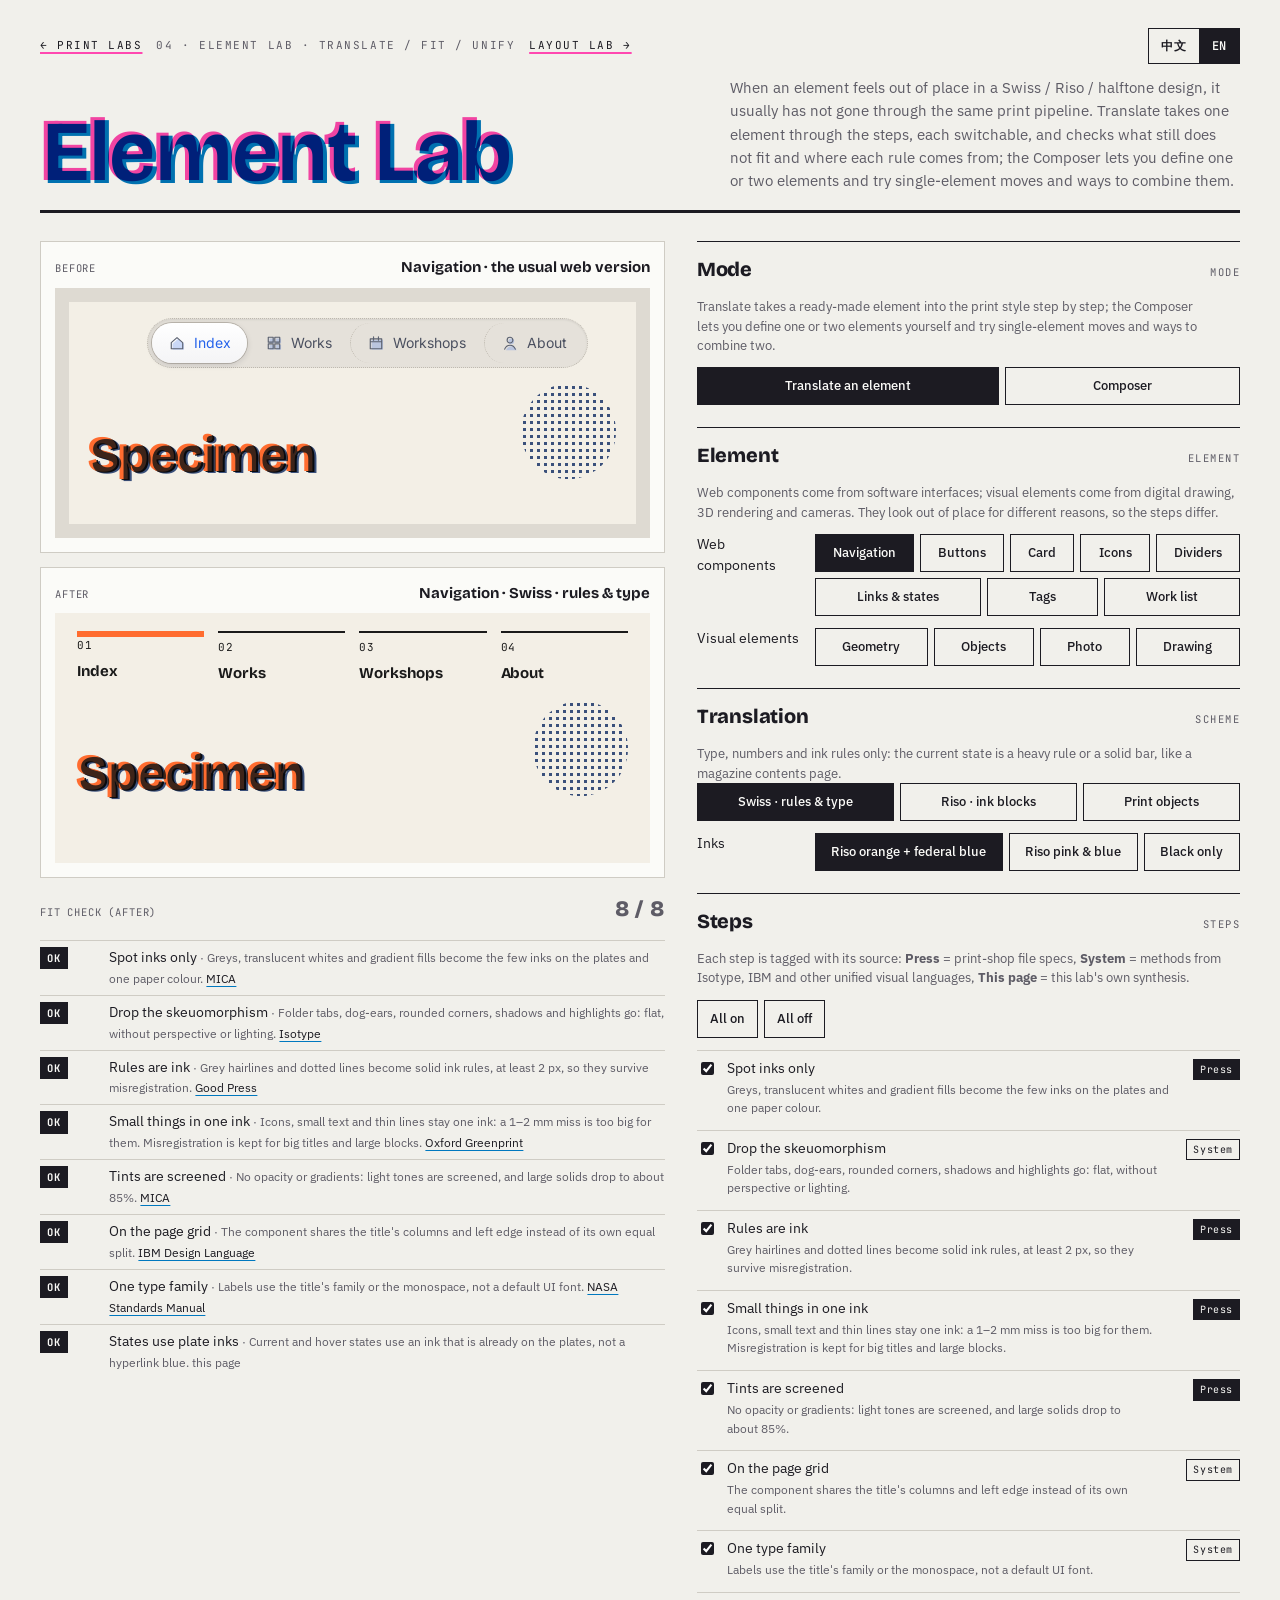
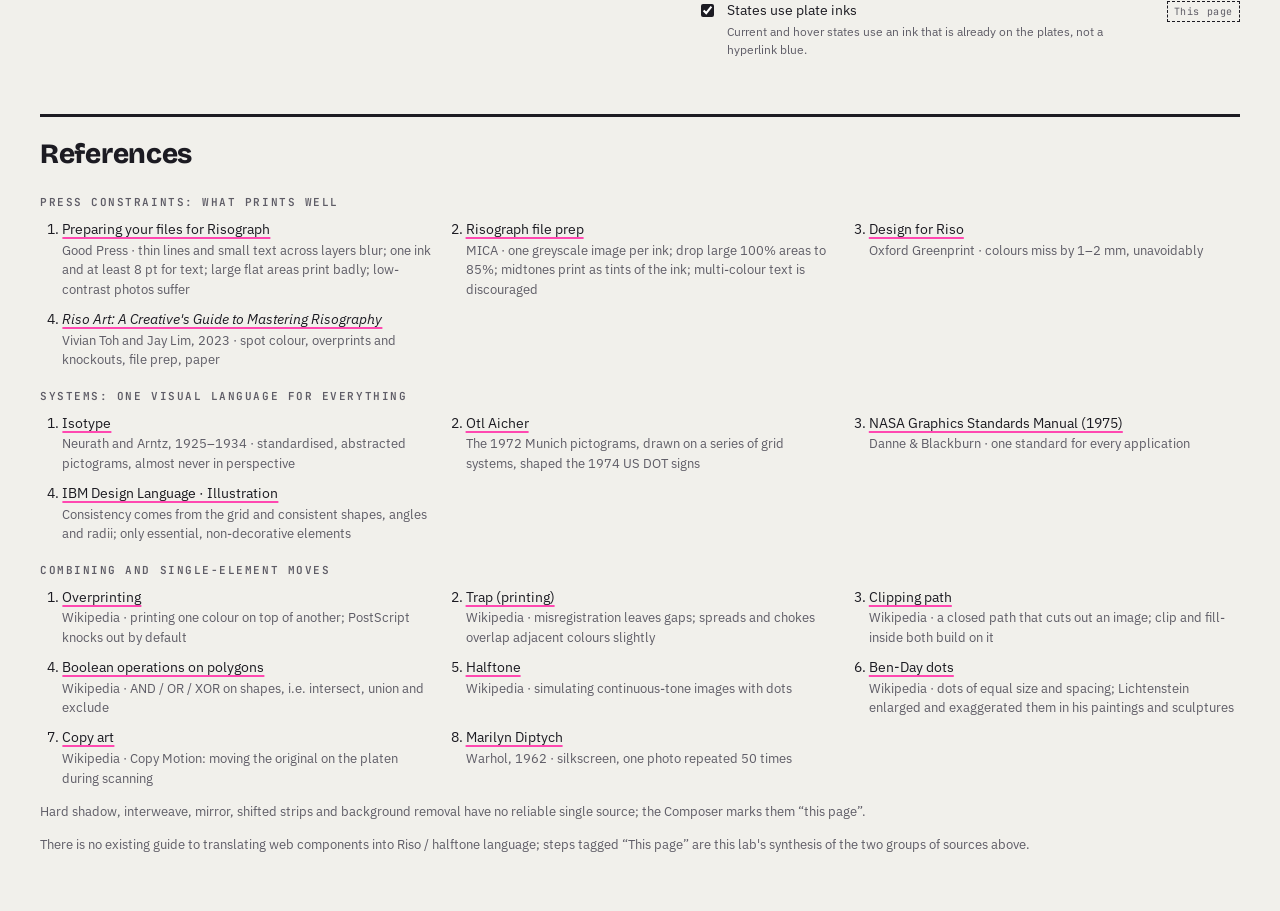
==== commit 1f612404: "Element Lab composer: sources for every combination and single-element move, 'this page' where none " ====
--- a/element.html
+++ b/element.html
@@ -143,14 +143,14 @@
 <div class="wrap">
   <header class="mast">
     <div class="mast-top">
-      <div class="eyebrow"><a data-page="home" href="index.html"><span class="zh">← 印刷实验室</span><span class="en">← Print Labs</span></a><span>04 · Element lab · <span class="zh">翻译 / 适配 / 统一</span><span class="en">Translate / Fit / Unify</span></span><a data-page="layout" href="layout.html"><span class="zh">版式实验室 →</span><span class="en">Layout Lab →</span></a></div>
+      <div class="eyebrow"><a data-page="home" href="index.html"><span class="zh">← 印刷实验室</span><span class="en">← Print Labs</span></a><span>04 · Element lab · <span class="zh">改造 / 对比 / 统一</span><span class="en">Translate / Fit / Unify</span></span><a data-page="layout" href="layout.html"><span class="zh">版式实验室 →</span><span class="en">Layout Lab →</span></a></div>
       <div class="langsw" role="group" aria-label="Language / 语言">
         <button type="button" data-setlang="zh" lang="zh-CN">中文</button>
         <button type="button" data-setlang="en" lang="en">EN</button>
       </div>
     </div>
     <h1 class="mis"><span aria-hidden="true"><span class="zh">元素实验室</span><span class="en">Element Lab</span></span><span><span class="zh">元素实验室</span><span class="en">Element Lab</span></span></h1>
-    <p class="lede"><span class="zh">一个元素放进 Swiss / Riso / 半调风格里总觉得“不搭”，通常是因为它没有走同一条印刷管线。“翻译”把一个元素拆成几步改造，每一步可以单独开关，并逐条检查哪里还不适配、规则出自哪里；“组合台”让你自己定义一个或两个元素，试单元素手段和两个元素的组合手段。</span><span class="en">When an element feels out of place in a Swiss / Riso / halftone design, it usually has not gone through the same print pipeline. Translate takes one element through the steps, each switchable, and checks what still does not fit and where each rule comes from; the Composer lets you define one or two elements and try single-element moves and ways to combine them.</span></p>
+    <p class="lede"><span class="zh">网页组件、图形和照片怎样融入瑞士风格、Riso 和半色调设计？“改造”模式逐项调整配色、线条和网点，对照改造前后的变化；“组合台”可自定义一个或两个元素，尝试单元素处理和双元素组合。各项说明附有参考来源。</span><span class="en">When an element feels out of place in a Swiss / Riso / halftone design, it usually has not gone through the same print pipeline. Translate takes one element through the steps, each switchable, and checks what still does not fit and where each rule comes from; the Composer lets you define one or two elements and try single-element moves and ways to combine them.</span></p>
   </header>
 
   <main class="lab">
@@ -163,19 +163,19 @@
         <div class="cap"><span id="afterLbl"></span><b id="afterName"></b></div>
         <div class="sheet" id="after"></div>
       </div>
-      <div class="cap"><span><span class="zh">适配检查（改造后）</span><span class="en">Fit check (after)</span></span><span class="score" id="score"></span></div>
+      <div class="cap"><span><span class="zh">规则启用情况</span><span class="en">Fit check (after)</span></span><span class="score" id="score"></span></div>
       <ul class="checks" id="checks" aria-live="polite"></ul>
     </section>
 
     <aside class="panel" id="panel" data-aria-zh="参数" data-aria-en="Settings">
       <div class="group">
         <h2><span class="zh">模式</span><span class="en">Mode</span> <small>MODE</small></h2>
-        <p class="hint"><span class="zh">“翻译”把一个现成的元素一步步改进印刷风格；“组合台”让你自己定义一个或两个元素，试单元素手段和两个元素的组合手段。</span><span class="en">Translate takes a ready-made element into the print style step by step; the Composer lets you define one or two elements yourself and try single-element moves and ways to combine two.</span></p>
+        <p class="hint"><span class="zh">“改造”模式把一个现成的元素逐步调整成印刷风格；“组合台”可自定义一个或两个元素，尝试单元素处理和双元素组合。</span><span class="en">Translate takes a ready-made element into the print style step by step; the Composer lets you define one or two elements yourself and try single-element moves and ways to combine two.</span></p>
         <div class="seg" id="modeSeg"></div>
       </div>
       <div class="group" id="mixGroup" hidden>
         <h2><span class="zh">组合台</span><span class="en">Composer</span> <small>COMPOSER</small></h2>
-        <p class="hint"><span class="zh">先定义元素（类型、内容、墨色、大小、角度和单元素手段），再选组合手段。左边画布上可以直接拖动元素，右边是所有手段的对照，点击就能切换。</span><span class="en">Define the elements (type, content, ink, size, angle and single-element moves), then pick a way to combine them. Drag the elements on the sheet; the panel beside it compares every option, click one to switch.</span></p>
+        <p class="hint"><span class="zh">先设置元素的类型、内容、油墨、大小、角度和单元素处理，再选择组合方式。画布上的元素可以直接拖动；下方对照列出所有选项，点击即可切换。</span><span class="en">Define the elements (type, content, ink, size, angle and single-element moves), then pick a way to combine them. Drag the elements on the sheet; the panel beside it compares every option, click one to switch.</span></p>
         <div class="row2"><span class="zh">元素数量</span><span class="en">Elements</span><div class="seg" id="mxN"></div></div>
         <div class="row2" id="mxSelRow"><span class="zh">正在编辑</span><span class="en">Editing</span><div class="seg" id="mxSel"></div></div>
         <div class="allrow"><button class="btn" type="button" id="mxSwap"><span class="zh">交换上下层</span><span class="en">Swap layers</span></button><button class="btn" type="button" id="mxCenter"><span class="zh">当前元素居中</span><span class="en">Centre this element</span></button></div>
@@ -190,9 +190,9 @@
         <div class="row2"><span class="zh">墨色</span><span class="en">Ink</span><div class="seg" id="mxInk"></div></div>
         <div class="field"><label for="mxSize"><span class="zh">大小</span><span class="en">Size</span></label><input type="range" id="mxSize" min="25" max="220" step="5"><output id="mxSizeOut"></output></div>
         <div class="field"><label for="mxRot"><span class="zh">角度</span><span class="en">Angle</span></label><input type="range" id="mxRot" min="-45" max="45" step="1"><output id="mxRotOut"></output></div>
-        <h3 class="subh"><span class="zh">单元素手段</span><span class="en">Single-element moves</span></h3>
+        <h3 class="subh"><span class="zh">单元素处理</span><span class="en">Single-element moves</span></h3>
         <div class="row2"><span class="zh">裁切</span><span class="en">Crop</span><div class="seg" id="mvCrop"></div></div>
-        <div class="row2"><span class="zh">抠图</span><span class="en">Cut-out</span><div class="seg" id="mvCut"></div></div>
+        <div class="row2"><span class="zh">去底</span><span class="en">Cut-out</span><div class="seg" id="mvCut"></div></div>
         <div class="row2"><span class="zh">镜像</span><span class="en">Mirror</span><div class="seg" id="mvMirror"></div></div>
         <div class="row2"><span class="zh">切条</span><span class="en">Slice</span><div class="seg" id="mvSlice"></div></div>
         <div class="row2"><span class="zh">形式</span><span class="en">Form</span><div class="seg" id="mvForm"></div></div>
@@ -204,27 +204,27 @@
         <p class="hint" id="mvNote"></p>
       </div>
       <div class="group" id="mixOpGroup" hidden>
-        <h2><span class="zh">组合手段</span><span class="en">Combine</span> <small>OPERATION</small></h2>
+        <h2><span class="zh">组合方式</span><span class="en">Combine</span> <small>OPERATION</small></h2>
         <p class="hint"><span class="zh">A 在下，B 在上。印刷里关键的问题是：两块版对不准时，结果还站得住吗？两个元素用同一种墨时，它们在同一块版上，不会互相错位。</span><span class="en">A is below, B on top. In print the key question is whether the result survives when the two plates miss. If both use the same ink they share one plate and cannot miss each other.</span></p>
-        <div class="row2"><span class="zh">手段</span><span class="en">Operation</span><div class="seg" id="mxOp"></div></div>
+        <div class="row2"><span class="zh">方式</span><span class="en">Operation</span><div class="seg" id="mxOp"></div></div>
         <div class="field"><label for="mxMis"><span class="zh">套色错位</span><span class="en">Misregister</span></label><input type="range" id="mxMis" min="0" max="3" step="0.5"><output id="mxMisOut"></output></div>
         <p class="hint" id="mxOpNote"></p>
       </div>
       <div class="group" id="elGroup">
         <h2><span class="zh">元素</span><span class="en">Element</span> <small>ELEMENT</small></h2>
-        <p class="hint"><span class="zh">网页组件来自软件界面，视觉元素来自数码绘图、3D 渲染和相机。两类“不搭”的原因不同，翻译步骤也不同。</span><span class="en">Web components come from software interfaces; visual elements come from digital drawing, 3D rendering and cameras. They look out of place for different reasons, so the steps differ.</span></p>
+        <p class="hint"><span class="zh">选择网页组件，或几何图形、实物、照片、手绘等视觉元素。页面会显示适用于当前类型的调整步骤。</span><span class="en">Web components come from software interfaces; visual elements come from digital drawing, 3D rendering and cameras. They look out of place for different reasons, so the steps differ.</span></p>
         <div class="row2"><span class="zh">网页组件</span><span class="en">Web components</span><div class="seg" id="elSeg"></div></div>
         <div class="row2"><span class="zh">视觉元素</span><span class="en">Visual elements</span><div class="seg" id="visSeg"></div></div>
-        <div class="row2" id="upRow" hidden><span class="zh">照片</span><span class="en">Photo</span><div class="seg"><button type="button" id="upScene"><span class="zh">示例风景</span><span class="en">Sample scene</span></button><label class="btn" style="min-height:38px"><span class="zh">上传照片</span><span class="en">Upload photo</span><input type="file" id="upFile" accept="image/*" hidden></label></div></div>
+        <div class="row2" id="upRow" hidden><span class="zh">照片</span><span class="en">Photo</span><div class="seg"><button type="button" id="upScene"><span class="zh">风景示例</span><span class="en">Sample scene</span></button><label class="btn" style="min-height:38px"><span class="zh">上传照片</span><span class="en">Upload photo</span><input type="file" id="upFile" accept="image/*" hidden></label></div></div>
         <p class="hint" id="upHint" hidden><span class="zh">照片只在你的浏览器里处理，不会上传到任何地方。</span><span class="en">Your photo is processed in your browser and never uploaded.</span></p>
       </div>
       <div class="group" id="imgGroup" hidden>
-        <h2><span class="zh">单张图片的处理</span><span class="en">Moves on one image</span> <small>IMAGE</small></h2>
-        <p class="hint"><span class="zh">在翻译之前先动图片本身：裁切、镜像、抠图、切条、重复、错位复制、斜放、剪影 / 线稿、放大网点、扫描拖影。它们决定图片在版面上“说什么”，翻译步骤决定它“怎么印”。改造前后都会套用。</span><span class="en">Work on the picture itself before translating it: crop, mirror, cut out, slice, repeat, echo, tilt, silhouette or line art, giant dots, scanner drag. These decide what the image says on the page; the steps decide how it prints. Both before and after use them.</span></p>
+        <h2><span class="zh">照片处理</span><span class="en">Moves on one image</span> <small>IMAGE</small></h2>
+        <p class="hint"><span class="zh">先通过裁切、镜像、去底、条带错位、重复、错位复制、倾斜、剪影或线稿、放大网点或扫描拖影调整照片，再设置印刷效果。这里的处理会同时应用到“改造前”和“改造后”。</span><span class="en">Work on the picture itself before translating it: crop, mirror, cut out, slice, repeat, echo, tilt, silhouette or line art, giant dots, scanner drag. These decide what the image says on the page; the steps decide how it prints. Both before and after use them.</span></p>
         <div class="row2"><span class="zh">裁切</span><span class="en">Crop</span><div class="seg" id="imCrop"></div></div>
         <div class="row2"><span class="zh">镜像</span><span class="en">Mirror</span><div class="seg" id="imMirror"></div></div>
-        <div class="row2"><span class="zh">抠图</span><span class="en">Cut-out</span><div class="seg" id="imCut"></div></div>
-        <div class="row2"><span class="zh">切条</span><span class="en">Slice</span><div class="seg" id="imSlice"></div></div>
+        <div class="row2"><span class="zh">去底</span><span class="en">Cut-out</span><div class="seg" id="imCut"></div></div>
+        <div class="row2"><span class="zh">条带错位</span><span class="en">Slice</span><div class="seg" id="imSlice"></div></div>
         <div class="row2"><span class="zh">重复</span><span class="en">Repeat</span><div class="seg" id="imRepeat"></div></div>
         <div class="row2"><span class="zh">错位复制</span><span class="en">Echo</span><div class="seg" id="imEcho"></div></div>
         <div class="row2"><span class="zh">斜放</span><span class="en">Tilt</span><div class="seg" id="imRotate"></div></div>
@@ -234,15 +234,15 @@
         <p class="hint" id="imNote"></p>
       </div>
       <div class="group" id="schemeGroup">
-        <h2><span class="zh">翻译方案</span><span class="en">Translation</span> <small>SCHEME</small></h2>
+        <h2><span class="zh">改造方案</span><span class="en">Translation</span> <small>SCHEME</small></h2>
         <div id="schemeBox"><p class="hint" id="schemeHint"></p>
         <div class="seg" id="schemeSeg"></div></div>
         <div class="row2"><span class="zh">配色</span><span class="en">Inks</span><div class="seg" id="inkSeg"></div></div>
       </div>
       <div class="group" id="stepsGroup">
-        <h2><span class="zh">翻译步骤</span><span class="en">Steps</span> <small>STEPS</small></h2>
-        <p class="hint"><span class="zh">每一步右边标着来源：<b>印刷</b> = 印厂的文件规范，<b>系统</b> = Isotype、IBM 等统一视觉语言的方法，<b>本页</b> = 这里的综合做法。</span><span class="en">Each step is tagged with its source: <b>Press</b> = print-shop file specs, <b>System</b> = methods from Isotype, IBM and other unified visual languages, <b>This page</b> = this lab's own synthesis.</span></p>
-        <div class="allrow"><button class="btn" type="button" id="allOn"><span class="zh">全部打开</span><span class="en">All on</span></button><button class="btn" type="button" id="allOff"><span class="zh">全部关闭</span><span class="en">All off</span></button></div>
+        <h2><span class="zh">调整步骤</span><span class="en">Steps</span> <small>STEPS</small></h2>
+        <p class="hint"><span class="zh">步骤右侧标注参考来源：<b>印前</b>是印厂或工作室的文件准备建议，<b>设计</b>是 Isotype、IBM 等视觉系统的设计方法，<b>本页</b>是为本实验设计的做法。</span><span class="en">Each step is tagged with its source: <b>Press</b> = print-shop file specs, <b>System</b> = methods from Isotype, IBM and other unified visual languages, <b>This page</b> = this lab's own synthesis.</span></p>
+        <div class="allrow"><button class="btn" type="button" id="allOn"><span class="zh">全部启用</span><span class="en">All on</span></button><button class="btn" type="button" id="allOff"><span class="zh">全部停用</span><span class="en">All off</span></button></div>
         <ul class="steps" id="steps"></ul>
       </div>
     </aside>
@@ -250,21 +250,33 @@
 
   <section class="refs" data-aria-zh="参考资料" data-aria-en="References">
     <h2><span class="zh">参考资料</span><span class="en">References</span></h2>
-    <h3><span class="zh">印刷约束：哪些东西印得好</span><span class="en">Press constraints: what prints well</span></h3>
+    <h3><span class="zh">印前要求与建议</span><span class="en">Press constraints: what prints well</span></h3>
     <ol>
-      <li><a href="https://goodpress.co.uk/pages/file-preparation" target="_blank" rel="noopener">Preparing your files for Risograph</a><span><span class="zh">Good Press · 多层细线和小字会糊；文字只用一种墨、不小于 8pt；大面积平涂效果不好；低反差照片印不好</span><span class="en">Good Press · thin lines and small text across layers blur; one ink and at least 8 pt for text; large flat areas print badly; low-contrast photos suffer</span></span></li>
-      <li><a href="https://www.mica.edu/campus-life-and-resources/places-and-spaces/maker-spaces-fabrication-studios/printmaking-studio/risograph-file-prep/" target="_blank" rel="noopener">Risograph file prep</a><span><span class="zh">MICA · 每种墨一张灰度图；100% 大色块降到 85%；中间调印成该墨的浅色；不建议多色文字</span><span class="en">MICA · one greyscale image per ink; drop large 100% areas to 85%; midtones print as tints of the ink; multi-colour text is discouraged</span></span></li>
-      <li><a href="https://oxfordgreenprint.com/home/design-for-riso/" target="_blank" rel="noopener">Design for Riso</a><span><span class="zh">Oxford Greenprint · 颜色之间会无法避免地错开 1–2 mm</span><span class="en">Oxford Greenprint · colours miss by 1–2 mm, unavoidably</span></span></li>
-      <li><a href="https://www.counter-print.co.uk/products/riso-art" target="_blank" rel="noopener"><i>Riso Art: A Creative's Guide to Mastering Risography</i></a><span><span class="zh">Vivian Toh、Jay Lim，2023 · 专色、叠印与镂空、文件准备、纸张</span><span class="en">Vivian Toh and Jay Lim, 2023 · spot colour, overprints and knockouts, file prep, paper</span></span></li>
+      <li><a href="https://goodpress.co.uk/pages/file-preparation" target="_blank" rel="noopener">Preparing your files for Risograph</a><span><span class="zh">Good Press · 建议小字与细线使用单色，字号不小于 8 pt；避免大面积满墨色块和反差过低的照片</span><span class="en">Good Press · thin lines and small text across layers blur; one ink and at least 8 pt for text; large flat areas print badly; low-contrast photos suffer</span></span></li>
+      <li><a href="https://www.mica.edu/campus-life-and-resources/places-and-spaces/maker-spaces-fabrication-studios/printmaking-studio/risograph-file-prep/" target="_blank" rel="noopener">Risograph file prep</a><span><span class="zh">MICA · 每种油墨单独提交灰度稿；建议将大面积满墨色块降至 85%；中间调呈现为该油墨的浅色；不建议文字多色套印</span><span class="en">MICA · one greyscale image per ink; drop large 100% areas to 85%; midtones print as tints of the ink; multi-colour text is discouraged</span></span></li>
+      <li><a href="https://oxfordgreenprint.com/home/design-for-riso/" target="_blank" rel="noopener">Design for Riso</a><span><span class="zh">Oxford Greenprint · 提醒设计时考虑约 1–2 mm 的套色偏差</span><span class="en">Oxford Greenprint · colours miss by 1–2 mm, unavoidably</span></span></li>
+      <li><a href="https://www.counter-print.co.uk/products/riso-art" target="_blank" rel="noopener"><i>Riso Art: A Creative's Guide to Mastering Risography</i></a><span><span class="zh">Vivian Toh、Jay Lim，2023 · 专色、叠印与挖空、印前文件准备、纸张</span><span class="en">Vivian Toh and Jay Lim, 2023 · spot colour, overprints and knockouts, file prep, paper</span></span></li>
     </ol>
-    <h3><span class="zh">系统方法：把万物翻成一种视觉语言</span><span class="en">Systems: one visual language for everything</span></h3>
+    <h3><span class="zh">统一视觉风格的方法</span><span class="en">Systems: one visual language for everything</span></h3>
     <ol>
-      <li><a href="https://en.wikipedia.org/wiki/Isotype_(picture_language)" target="_blank" rel="noopener">Isotype</a><span><span class="zh">Neurath、Arntz，1925–1934 · 标准化、抽象的图形，几乎不用透视</span><span class="en">Neurath and Arntz, 1925–1934 · standardised, abstracted pictograms, almost never in perspective</span></span></li>
+      <li><a href="https://en.wikipedia.org/wiki/Isotype_(picture_language)" target="_blank" rel="noopener">Isotype</a><span><span class="zh">Neurath、Arntz，1925–1934 · 用简化、规范的图形传达信息，通常不使用透视</span><span class="en">Neurath and Arntz, 1925–1934 · standardised, abstracted pictograms, almost never in perspective</span></span></li>
       <li><a href="https://en.wikipedia.org/wiki/Otl_Aicher" target="_blank" rel="noopener">Otl Aicher</a><span><span class="zh">1972 年慕尼黑奥运图标用一套网格系统画成，影响了 1974 年美国交通部标识</span><span class="en">The 1972 Munich pictograms, drawn on a series of grid systems, shaped the 1974 US DOT signs</span></span></li>
-      <li><a href="https://standardsmanual.com/products/nasa-graphics-standards-manual" target="_blank" rel="noopener">NASA Graphics Standards Manual (1975)</a><span><span class="zh">Danne & Blackburn · 一套规范管住所有应用场合</span><span class="en">Danne & Blackburn · one standard for every application</span></span></li>
-      <li><a href="https://www.ibm.com/design/language/illustration/overview" target="_blank" rel="noopener">IBM Design Language · Illustration</a><span><span class="zh">统一靠网格和一致的形状、角度、圆角；只保留必要、非装饰的元素</span><span class="en">Consistency comes from the grid and consistent shapes, angles and radii; only essential, non-decorative elements</span></span></li>
+      <li><a href="https://standardsmanual.com/products/nasa-graphics-standards-manual" target="_blank" rel="noopener">NASA Graphics Standards Manual (1975)</a><span><span class="zh">Danne & Blackburn · 通过统一的视觉规范保持不同应用场景中的一致性</span><span class="en">Danne & Blackburn · one standard for every application</span></span></li>
+      <li><a href="https://www.ibm.com/design/language/illustration/overview" target="_blank" rel="noopener">IBM Design Language · Illustration</a><span><span class="zh">通过网格、形状、角度和圆角规范统一插画风格，减少无助于表达的装饰</span><span class="en">Consistency comes from the grid and consistent shapes, angles and radii; only essential, non-decorative elements</span></span></li>
     </ol>
-    <p class="note" style="margin-top:14px"><span class="zh">把网页组件翻译成 Riso / 半调语言，目前没有现成的指南；标着“本页”的步骤是这里根据上面两类来源做的综合。</span><span class="en">There is no existing guide to translating web components into Riso / halftone language; steps tagged “This page” are this lab's synthesis of the two groups of sources above.</span></p>
+    <h3><span class="zh">组合与单元素处理</span><span class="en">Combining and single-element moves</span></h3>
+    <ol>
+      <li><a href="https://en.wikipedia.org/wiki/Overprinting" target="_blank" rel="noopener">Overprinting</a><span><span class="zh">Wikipedia · 叠印是把一种颜色印在另一种颜色上；PostScript 默认挖空</span><span class="en">Wikipedia · printing one colour on top of another; PostScript knocks out by default</span></span></li>
+      <li><a href="https://en.wikipedia.org/wiki/Trap_(printing)" target="_blank" rel="noopener">Trap (printing)</a><span><span class="zh">Wikipedia · 错位会留下白缝，用外扩（spread）或内缩（choke）让相邻颜色略微重叠</span><span class="en">Wikipedia · misregistration leaves gaps; spreads and chokes overlap adjacent colours slightly</span></span></li>
+      <li><a href="https://en.wikipedia.org/wiki/Clipping_path" target="_blank" rel="noopener">Clipping path</a><span><span class="zh">Wikipedia · 用一条闭合路径裁出图像，剪切蒙版和同版填充都基于它</span><span class="en">Wikipedia · a closed path that cuts out an image; clip and fill-inside both build on it</span></span></li>
+      <li><a href="https://en.wikipedia.org/wiki/Boolean_operations_on_polygons" target="_blank" rel="noopener">Boolean operations on polygons</a><span><span class="zh">Wikipedia · 图形的 AND / OR / XOR 运算，对应交集、并集和排除重叠</span><span class="en">Wikipedia · AND / OR / XOR on shapes, i.e. intersect, union and exclude</span></span></li>
+      <li><a href="https://en.wikipedia.org/wiki/Halftone" target="_blank" rel="noopener">Halftone</a><span><span class="zh">Wikipedia · 用网点模拟连续调图像</span><span class="en">Wikipedia · simulating continuous-tone images with dots</span></span></li>
+      <li><a href="https://en.wikipedia.org/wiki/Ben-Day_dots" target="_blank" rel="noopener">Ben-Day dots</a><span><span class="zh">Wikipedia · 等大等距的网点；Lichtenstein 把它们放大夸张，用在绘画和雕塑里</span><span class="en">Wikipedia · dots of equal size and spacing; Lichtenstein enlarged and exaggerated them in his paintings and sculptures</span></span></li>
+      <li><a href="https://en.wikipedia.org/wiki/Copy_art" target="_blank" rel="noopener">Copy art</a><span><span class="zh">Wikipedia · Copy Motion：扫描过程中移动原稿制造的效果</span><span class="en">Wikipedia · Copy Motion: moving the original on the platen during scanning</span></span></li>
+      <li><a href="https://en.wikipedia.org/wiki/Marilyn_Diptych" target="_blank" rel="noopener">Marilyn Diptych</a><span><span class="zh">Warhol，1962 · 丝网，同一张照片重复 50 次</span><span class="en">Warhol, 1962 · silkscreen, one photo repeated 50 times</span></span></li>
+    </ol>
+    <p class="note" style="margin-top:14px"><span class="zh">硬阴影、交织、镜像、条带错位和去底没有找到可靠的单一出处，组合台里标为“本页做法”。</span><span class="en">Hard shadow, interweave, mirror, shifted strips and background removal have no reliable single source; the Composer marks them “this page”.</span></p>
+    <p class="note" style="margin-top:14px"><span class="zh">本页参考印前建议与视觉设计方法，并做了适合网页演示的简化。“规则启用情况”只显示开关状态；“套色偏差提示”依据预设的组合方式给出说明，不能替代实际印前检查。实际制作请以承印方要求为准。</span><span class="en">There is no existing guide to translating web components into Riso / halftone language; steps tagged “This page” are this lab's synthesis of the two groups of sources above.</span></p>
   </section>
 </div>
 
@@ -300,30 +312,30 @@
 
 /* ---------- data ---------- */
 const ELEMENTS = [['nav',L('导航','Navigation')],['button',L('按钮','Buttons')],['card',L('卡片','Card')],['icon',L('图标','Icons')],['divider',L('分隔线','Dividers')],['link',L('链接与状态','Links & states')],['tags',L('标签','Tags')],['list',L('作品列表','Work list')]];
-const VISUALS = [['geo',L('几何','Geometry')],['obj',L('拟物','Objects')],['photo',L('摄影','Photo')],['hand',L('手绘','Drawing')]];
+const VISUALS = [['geo',L('几何图形','Geometry')],['obj',L('实物','Objects')],['photo',L('照片','Photo')],['hand',L('手绘','Drawing')]];
 const SCHEMES = {
-  swiss:{vh:L('一种墨（通常是黑）加一种浅色网点，形状落在网格上，像 Swiss 海报里的照片和图形。','One ink, usually black, plus one screened tint, shapes on the grid, like the images in a Swiss poster.'), n:L('Swiss · 线与字','Swiss · rules & type'), h:L('只用字、编号和油墨线：当前状态是一根粗墨线或一块实底，像杂志的目录和索引。','Type, numbers and ink rules only: the current state is a heavy rule or a solid bar, like a magazine contents page.')},
-  riso:{vh:L('两种墨叠印：A 走亮部和中间调，B 走暗部；大面积带一点套色错位。','Two inks overprinting: A carries the lights and midtones, B the darks; large areas show a little misregistration.'), n:L('Riso · 色块','Riso · ink blocks'), h:L('用平涂的油墨块和网点浅色：当前状态是一块油墨，字镂空成纸色；只有大色块才带套色错位。','Flat ink blocks and screened tints: the current state is a block of ink with the label knocked out; only large blocks show misregistration.')},
-  object:{vh:L('做成剪下来的纸片：一种墨，带纸边和裁切标记，差异变成有意的拼贴。','Cut paper scraps: one ink, with a paper edge and crop marks, so the difference reads as deliberate collage.'), n:L('印刷物件','Print objects'), h:L('借用印刷品本身的形式：书边的拇指索引、票根、剪下的纸片、裁切标记。','Borrow forms from printed objects: thumb-index tabs, ticket stubs, cut paper scraps, crop marks.')},
+  swiss:{vh:L('以黑色和网点浅色表现图像，用清晰的几何形与线条呼应瑞士风格海报。','One ink, usually black, plus one screened tint, shapes on the grid, like the images in a Swiss poster.'), n:L('瑞士风格 · 线条与文字','Swiss · rules & type'), h:L('以文字、编号和实线组织信息，用粗线或实色块突出选中项，参考杂志目录和索引的编排。','Type, numbers and ink rules only: the current state is a heavy rule or a solid bar, like a magazine contents page.')},
+  riso:{vh:L('用两种油墨叠印表现层次：照片和实物示例中，A 版表现亮部与中间调，B 版加强暗部，并模拟轻微的套色错位。','Two inks overprinting: A carries the lights and midtones, B the darks; large areas show a little misregistration.'), n:L('Riso · 色块','Riso · ink blocks'), h:L('用色块与网点表现油墨效果。选中项以色块突出，文字反白；开关可控制配色、线条和错位等细节。','Flat ink blocks and screened tints: the current state is a block of ink with the label knocked out; only large blocks show misregistration.')},
+  object:{vh:L('借鉴剪纸和拼贴的外观，简化图像的配色与明暗；几何图形示例中还加入裁切标记。','Cut paper scraps: one ink, with a paper edge and crop marks, so the difference reads as deliberate collage.'), n:L('纸品造型','Print objects'), h:L('借鉴书页边缘的分区索引、票根和裁切标记，让组件带有纸质印刷品的外观。','Borrow forms from printed objects: thumb-index tabs, ticket stubs, cut paper scraps, crop marks.')},
 };
 const INKSETS = {
   orange:{n:L('Riso 橙 + 联邦蓝','Riso orange + federal blue'), paper:'#F3EFE6', k:'#1A1A1A', a:'#FF6C2F', b:'#3D5588'},
-  riso:{n:L('Riso 粉蓝','Riso pink & blue'), paper:'#F4F1EA', k:'#1A1A1A', a:'#FF48B0', b:'#0078BF'},
+  riso:{n:L('Riso 粉 + 蓝','Riso pink & blue'), paper:'#F4F1EA', k:'#1A1A1A', a:'#FF48B0', b:'#0078BF'},
   mono:{n:L('单色黑','Black only'), paper:'#F1EEE6', k:'#1A1A1A', a:'#1A1A1A', b:'#1A1A1A'},
 };
 // translation steps: id, label, why, source kind (c = press constraint, m = systems method, o = this page), source link
 const STEPS = [
-  {id:'spot', t:L('收成专色','Spot inks only'), w:L('灰色、半透明的白、渐变底都换成版里的几种墨和一种纸色。','Greys, translucent whites and gradient fills become the few inks on the plates and one paper colour.'), s:'c', l:['MICA','https://www.mica.edu/campus-life-and-resources/places-and-spaces/maker-spaces-fabrication-studios/printmaking-studio/risograph-file-prep/']},
-  {id:'flat', t:L('去掉拟物','Drop the skeuomorphism'), w:L('文件夹标签、折角、圆角、投影、高光都去掉：平面，不用透视和光影。','Folder tabs, dog-ears, rounded corners, shadows and highlights go: flat, without perspective or lighting.'), s:'m', l:['Isotype','https://en.wikipedia.org/wiki/Isotype_(picture_language)']},
-  {id:'ink', t:L('线是油墨线','Rules are ink'), w:L('灰色细线、虚线换成油墨色的实线，至少 2 px，在套色错位下也立得住。','Grey hairlines and dotted lines become solid ink rules, at least 2 px, so they survive misregistration.'), s:'c', l:['Good Press','https://goodpress.co.uk/pages/file-preparation']},
-  {id:'single', t:L('小元素只用一种墨','Small things in one ink'), w:L('图标、小字、细线不做双色错位：错位 1–2 mm 对它们来说太大了。错位只留给大标题和大色块。','Icons, small text and thin lines stay one ink: a 1–2 mm miss is too big for them. Misregistration is kept for big titles and large blocks.'), s:'c', l:['Oxford Greenprint','https://oxfordgreenprint.com/home/design-for-riso/']},
-  {id:'screen', t:L('浅色用网点','Tints are screened'), w:L('不用透明度和渐变，浅色用网点做；大色块降到 85% 左右。','No opacity or gradients: light tones are screened, and large solids drop to about 85%.'), s:'c', l:['MICA','https://www.mica.edu/campus-life-and-resources/places-and-spaces/maker-spaces-fabrication-studios/printmaking-studio/risograph-file-prep/']},
-  {id:'grid', t:L('对齐页面网格','On the page grid'), w:L('组件和标题共用同一套栏和左边缘，不另起一套等分。','The component shares the title\'s columns and left edge instead of its own equal split.'), s:'m', l:['IBM Design Language','https://www.ibm.com/design/language/illustration/overview']},
-  {id:'type', t:L('字体同一家族','One type family'), w:L('标签用标题同一家族或等宽字，不用默认的界面字体。','Labels use the title\'s family or the monospace, not a default UI font.'), s:'m', l:['NASA Standards Manual','https://standardsmanual.com/products/nasa-graphics-standards-manual']},
-  {id:'active', t:L('状态用版里的墨','States use plate inks'), w:L('当前项、悬停这些状态用版里本来就有的墨来表示，不用“链接蓝”。','Current and hover states use an ink that is already on the plates, not a hyperlink blue.'), s:'o'},
+  {id:'spot', t:L('限定专色','Spot inks only'), w:L('将额外的灰色、半透明白和渐变背景，改为当前配色中的油墨色与纸色。','Greys, translucent whites and gradient fills become the few inks on the plates and one paper colour.'), s:'c', l:['MICA','https://www.mica.edu/campus-life-and-resources/places-and-spaces/maker-spaces-fabrication-studios/printmaking-studio/risograph-file-prep/']},
+  {id:'flat', t:L('简化立体装饰','Drop the skeuomorphism'), w:L('将网页组件的圆角、投影和高光，改为所选方案中的线条、色块或纸品造型。','Folder tabs, dog-ears, rounded corners, shadows and highlights go: flat, without perspective or lighting.'), s:'m', l:['Isotype','https://en.wikipedia.org/wiki/Isotype_(picture_language)']},
+  {id:'ink', t:L('统一线条','Rules are ink'), w:L('将浅灰细线和虚线改为较粗的油墨色实线，增强轮廓。实际印刷所需的最小线宽请与印厂确认。','Grey hairlines and dotted lines become solid ink rules, at least 2 px, so they survive misregistration.'), s:'c', l:['Good Press','https://goodpress.co.uk/pages/file-preparation']},
+  {id:'single', t:L('小字与图标用单色','Small things in one ink'), w:L('去掉小字和图标上的双色错位，减少套印不准对辨识度的影响；大标题可保留错位效果。','Icons, small text and thin lines stay one ink: a 1–2 mm miss is too big for them. Misregistration is kept for big titles and large blocks.'), s:'c', l:['Oxford Greenprint','https://oxfordgreenprint.com/home/design-for-riso/']},
+  {id:'screen', t:L('网点与浅色块','Tints are screened'), w:L('用网点表现浅色，并减淡大色块。本页也用透明度模拟部分浅色效果，实际制版需按印厂要求处理。','No opacity or gradients: light tones are screened, and large solids drop to about 85%.'), s:'c', l:['MICA','https://www.mica.edu/campus-life-and-resources/places-and-spaces/maker-spaces-fabrication-studios/printmaking-studio/risograph-file-prep/']},
+  {id:'grid', t:L('统一对齐基准','On the page grid'), w:L('让组件与标题的左边缘对齐，减少与整体版面脱节的缩进。','The component shares the title\'s columns and left edge instead of its own equal split.'), s:'m', l:['IBM Design Language','https://www.ibm.com/design/language/illustration/overview']},
+  {id:'type', t:L('统一字体搭配','One type family'), w:L('文字标签沿用标题的字体系列，编号等辅助信息使用等宽字体。','Labels use the title\'s family or the monospace, not a default UI font.'), s:'m', l:['NASA Standards Manual','https://standardsmanual.com/products/nasa-graphics-standards-manual']},
+  {id:'active', t:L('统一状态用色','States use plate inks'), w:L('用当前配色中的油墨色标示选中项，替换额外的链接蓝。','Current and hover states use an ink that is already on the plates, not a hyperlink blue.'), s:'o'},
 ];
 function VSTEPS_IDS(){ return ['v_spot','v_tone','v_contrast','v_screen','v_detail','v_angle','v_line','v_single','v_edge']; }
-const SRC_LBL = {c:L('印刷','Press'), m:L('系统','System'), o:L('本页','This page')};
+const SRC_LBL = {c:L('印前','Press'), m:L('设计','System'), o:L('本页','This page')};
 
 const S = {img:{crop:'none', mirror:'none', cut:'none', slice:'none', repeat:'1', echo:'none', rotate:'0', form:'photo', dots:'normal', drag:'none'}, lastCat:'web', cat:'web', el:'nav', scheme:'swiss', inks:'orange', on:Object.fromEntries(STEPS.map(s => [s.id, true]).concat(VSTEPS_IDS().map(id => [id, true])))};
 
@@ -513,15 +525,15 @@
 
 /* ---------- visual elements: geometry, objects, photos, drawings ---------- */
 const VSTEPS = [
-  {id:'v_spot', t:L('收成专色','Spot inks only'), w:L('全彩和 RGB 渐变换成版里的两三种墨，叠在一起时用叠印出第三色。','Full colour and RGB gradients become two or three plate inks; where they overlap they overprint into a third colour.'), s:'c', l:['MICA','https://www.mica.edu/campus-life-and-resources/places-and-spaces/maker-spaces-fabrication-studios/printmaking-studio/risograph-file-prep/']},
-  {id:'v_tone', t:L('光影压成几级','Light in a few steps'), w:L('连续的明暗压成两到四级：高光留纸，中间调一种浅色，暗部一种深色；去掉柔和投影。','Continuous shading becomes two to four steps: highlights stay paper, midtones one tint, shadows one dark; soft shadows go.'), s:'m', l:['Isotype','https://en.wikipedia.org/wiki/Isotype_(picture_language)']},
-  {id:'v_contrast', t:L('提高反差','Raise the contrast'), w:L('灰蒙蒙的照片先拉开黑白场：低反差的照片印出来会发灰、糊掉。','Stretch the black and white points of a flat photo first: low-contrast images print grey and muddy.'), s:'c', l:['Good Press','https://goodpress.co.uk/pages/file-preparation']},
-  {id:'v_screen', t:L('一种网点体系','One screening system'), w:L('浅色和中间调都用同一种网点、同样的网点大小，不用透明度和模糊。','Tints and midtones all use the same screen at the same dot size, never opacity or blur.'), s:'c', l:['MICA','https://www.mica.edu/campus-life-and-resources/places-and-spaces/maker-spaces-fabrication-studios/printmaking-studio/risograph-file-prep/']},
-  {id:'v_detail', t:L('只留必要细节','Essential detail only'), w:L('去掉反光、贴花、细碎纹理和装饰，只留读得出“这是什么”的轮廓和结构。','Drop reflections, decals, fine texture and ornament; keep the outline and structure that say what the thing is.'), s:'m', l:['IBM Design Language','https://www.ibm.com/design/language/illustration/overview']},
-  {id:'v_angle', t:L('统一角度与圆角','Shared angles and radii'), w:L('角度只用 0° / 45° / 90°，圆角统一，形状落在同一套网格上。','Angles only at 0° / 45° / 90°, one corner radius, shapes on the same grid.'), s:'m', l:['IBM Design Language','https://www.ibm.com/design/language/illustration/overview']},
-  {id:'v_line', t:L('线是油墨线','Lines are ink'), w:L('1 px 的彩色细线换成至少 2.5 px 的油墨线：多色细线在错位下会糊。','Coloured 1 px hairlines become ink lines of at least 2.5 px: thin multi-colour lines blur when the plates miss.'), s:'c', l:['Good Press','https://goodpress.co.uk/pages/file-preparation']},
-  {id:'v_single', t:L('小部件一种墨','Small parts in one ink'), w:L('小圆点、细节、叶脉这类小东西只用一种墨，错位只留给大面积。','Small dots, details and veins stay one ink; misregistration is kept for large areas.'), s:'c', l:['Oxford Greenprint','https://oxfordgreenprint.com/home/design-for-riso/']},
-  {id:'v_edge', t:L('边缘与颗粒统一','Shared edges and grain'), w:L('所有元素一起带上墨色颗粒和纸纹，不让某一个元素特别光滑。','Every element gets the same ink grain and paper texture, so nothing looks suspiciously smooth.'), s:'o'},
+  {id:'v_spot', t:L('限定专色','Spot inks only'), w:L('将全彩图像和 RGB 渐变改为少量油墨色，重叠处以叠印模拟混色。','Full colour and RGB gradients become two or three plate inks; where they overlap they overprint into a third colour.'), s:'c', l:['MICA','https://www.mica.edu/campus-life-and-resources/places-and-spaces/maker-spaces-fabrication-studios/printmaking-studio/risograph-file-prep/']},
+  {id:'v_tone', t:L('简化明暗层次','Light in a few steps'), w:L('将连续明暗简化为少数几个层次，用留白、浅色和深色突出结构，减弱细腻光影带来的立体感。','Continuous shading becomes two to four steps: highlights stay paper, midtones one tint, shadows one dark; soft shadows go.'), s:'m', l:['Isotype','https://en.wikipedia.org/wiki/Isotype_(picture_language)']},
+  {id:'v_contrast', t:L('提高反差','Raise the contrast'), w:L('拉开照片的明暗范围，让亮部与暗部更清楚，减少低反差图像在印刷后层次不清的问题。','Stretch the black and white points of a flat photo first: low-contrast images print grey and muddy.'), s:'c', l:['Good Press','https://goodpress.co.uk/pages/file-preparation']},
+  {id:'v_screen', t:L('统一加网方式','One screening system'), w:L('用规则网点表现浅色和中间调，使图像质感更统一。网点随明暗变化，两色照片采用不同的加网角度。','Tints and midtones all use the same screen at the same dot size, never opacity or blur.'), s:'c', l:['MICA','https://www.mica.edu/campus-life-and-resources/places-and-spaces/maker-spaces-fabrication-studios/printmaking-studio/risograph-file-prep/']},
+  {id:'v_detail', t:L('简化细节','Essential detail only'), w:L('减少反光、贴花和细碎纹理等装饰，保留用于辨认物体的主要轮廓与结构；照片则先做轻微平滑处理。','Drop reflections, decals, fine texture and ornament; keep the outline and structure that say what the thing is.'), s:'m', l:['IBM Design Language','https://www.ibm.com/design/language/illustration/overview']},
+  {id:'v_angle', t:L('统一角度与圆角','Shared angles and radii'), w:L('本页将几何图形的旋转角度调整为 45° 的整数倍，并将圆角改为直角，统一造型。','Angles only at 0° / 45° / 90°, one corner radius, shapes on the same grid.'), s:'m', l:['IBM Design Language','https://www.ibm.com/design/language/illustration/overview']},
+  {id:'v_line', t:L('统一线条','Lines are ink'), w:L('将细小的彩色线条改为较粗的单色轮廓，减少错位造成的模糊。线宽为网页演示设置，实际印刷需另行确认。','Coloured 1 px hairlines become ink lines of at least 2.5 px: thin multi-colour lines blur when the plates miss.'), s:'c', l:['Good Press','https://goodpress.co.uk/pages/file-preparation']},
+  {id:'v_single', t:L('细小图形用单色','Small parts in one ink'), w:L('小圆点、叶脉等细节使用一种油墨，减少套色错位对细小图形的影响。','Small dots, details and veins stay one ink; misregistration is kept for large areas.'), s:'c', l:['Oxford Greenprint','https://oxfordgreenprint.com/home/design-for-riso/']},
+  {id:'v_edge', t:L('统一颗粒与纸纹','Shared edges and grain'), w:L('为图像加入一致的墨色颗粒与纸纹，让各元素的印刷质感更协调。','Every element gets the same ink grain and paper texture, so nothing looks suspiciously smooth.'), s:'o'},
 ];
 const VAPPLY = {
   geo:['v_spot','v_screen','v_angle','v_line','v_single','v_edge'],
@@ -529,7 +541,7 @@
   photo:['v_spot','v_contrast','v_tone','v_screen','v_detail','v_edge'],
   hand:['v_spot','v_line','v_single','v_screen','v_detail','v_edge'],
 };
-const VBEFORE = {geo:L('常见的数码矢量图','the usual digital vector'), obj:L('常见的 3D 渲染','the usual 3D render'), photo:L('原始彩色照片','the raw colour photo'), hand:L('常见的数码手绘','the usual digital drawing')};
+const VBEFORE = {geo:L('数码矢量图','the usual digital vector'), obj:L('3D 渲染效果','the usual 3D render'), photo:L('原始彩色照片','the raw colour photo'), hand:L('数码手绘','the usual digital drawing')};
 const VW = 640, VH = 300;
 let vUpload = null;
 
@@ -730,24 +742,24 @@
 
 /* moves on one image, applied before translation; alpha 0 = cut away (paper) */
 const IMOPTS = {
-  imCrop:['crop', [['none',L('原图','Full')],['tight',L('紧裁','Tight')],['strip',L('长条','Strip')]]],
+  imCrop:['crop', [['none',L('原图','Full')],['tight',L('局部特写','Tight')],['strip',L('横向窄幅','Strip')]]],
   imMirror:['mirror', [['none',L('无','None')],['flip',L('水平翻转','Flip')],['sym',L('对称','Symmetric')]]],
-  imCut:['cut', [['none',L('无','None')],['bg',L('去掉背景','Remove background')]]],
+  imCut:['cut', [['none',L('无','None')],['bg',L('按颜色去底','Remove background')]]],
   imSlice:['slice', [['none',L('无','None')],['strips',L('横条错开','Shifted strips')]]],
   imRepeat:['repeat', [['1',L('×1','×1')],['2',L('×2','×2')],['3',L('×3','×3')]]],
-  imEcho:['echo', [['none',L('无','None')],['ink',L('另一色错开','Offset in ink B')]]],
+  imEcho:['echo', [['none',L('无','None')],['ink',L('异色错位','Offset in ink B')]]],
   imRotate:['rotate', [['0',L('不转','Straight')],['7',L('斜放 7°','Tilt 7°')],['-12',L('斜放 −12°','Tilt −12°')]]],
   imForm:['form', [['photo',L('照片','Photo')],['sil',L('剪影','Silhouette')],['line',L('线稿','Line art')]]],
   imDots:['dots', [['normal',L('常规','Normal')],['giant',L('放大网点','Giant dots')]]],
   imDrag:['drag', [['none',L('无','None')],['drag',L('扫描拖影','Scanner drag')]]],
 };
 const IMNOTE = {
-  crop:L('裁切决定主角和尺度：紧裁让局部变成图形，长条像电影画幅。','Cropping decides the subject and the scale: a tight crop turns a detail into a shape, a strip reads like a film frame.'),
-  mirror:L('镜像改变视线方向，对称会把照片变成图案，读起来更像装饰。','Mirroring changes where the eye goes; symmetry turns a photo into a pattern that reads as ornament.'),
-  cut:L('去背让照片变成一个形状，可以和几何、文字叠在一起；这里把接近天空颜色的部分当作背景。','A cut-out turns the photo into a shape that can sit with geometry and type; here anything close to the sky colour counts as background.'),
-  slice:L('切条错开是拼贴和 zine 常用的手法，把“照片”变成“被处理过的照片”。','Shifted strips are a collage and zine move that turns a photo into a handled photo.'),
-  repeat:L('重复且每次换墨，是丝网海报的经典做法（Warhol 的《Marilyn Diptych》把同一张照片印了 50 次）。','Repeating with a different ink each time is a screen-print classic (Warhol\'s Marilyn Diptych repeats one photo 50 times).'),
-  echo:L('用第二种墨把同一张图错开再印一遍，是刻意放大的套色错位。','Printing the same image again in a second ink, offset, is misregistration on purpose.'),
+  crop:L('裁切可突出主体、改变构图。“局部特写”放大细节，“横向窄幅”只保留画面中间的横向区域。','Cropping decides the subject and the scale: a tight crop turns a detail into a shape, a strip reads like a film frame.'),
+  mirror:L('水平翻转可改变画面方向；镜像对称则让照片形成重复的装饰图案。','Mirroring changes where the eye goes; symmetry turns a photo into a pattern that reads as ornament.'),
+  cut:L('去底后可将照片与图形、文字叠放。本页按图像顶部的平均颜色及高亮区域识别背景，适合风景示例，并非自动识别主体的精细抠图。','A cut-out turns the photo into a shape that can sit with geometry and type; here anything close to the sky colour counts as background.'),
+  slice:L('将照片切成水平条带，交替向左右错开，模拟拼贴和小志中常见的剪贴效果。','Shifted strips are a collage and zine move that turns a photo into a handled photo.'),
+  repeat:L('并排重复同一幅图像，形成连续的视觉节奏；开启专色效果后，相邻图像会交替使用所选油墨色。','Repeating with a different ink each time is a screen-print classic (Warhol\'s Marilyn Diptych repeats one photo 50 times).'),
+  echo:L('用另一种油墨色偏移复制同一幅图像，模拟双色错位叠印。','Printing the same image again in a second ink, offset, is misregistration on purpose.'),
   rotate:L('斜放让照片像一张被随手贴上去的纸片，和网格形成对比；角度别太多种，一张作品里一两个就够。','A tilt makes the photo read as a scrap stuck on by hand, against the grid; keep to one or two angles per piece.'),
   form:L('剪影只留轮廓，线稿只留边缘：照片被压成和几何、文字同一抽象程度的图形。','A silhouette keeps only the outline, line art only the edges: the photo is pressed down to the same level of abstraction as the geometry and type.'),
   dots:L('网点放大到成为图形本身，像波普漫画；放大后读起来更像图案而不是照片。打开“一种网点体系”才看得到。','Dots enlarged until they become the graphic, as in pop comics; it reads as pattern more than photo. Needs “One screening system” on.'),
@@ -878,14 +890,14 @@
 
 /* ---------- composer: one or two custom elements, single-element moves, and ways to combine them ---------- */
 const CW = 640, CH = 400;
-const MX_TYPES = [['shape',L('形状','Shape')],['text',L('文字','Type')],['photo',L('照片','Photo')],['hand',L('手绘','Drawing')],['obj',L('拟物','Object')]];
+const MX_TYPES = [['shape',L('形状','Shape')],['text',L('文字','Type')],['photo',L('照片','Photo')],['hand',L('手绘','Drawing')],['obj',L('实物','Object')]];
 const MX_SHAPES = [['circle',L('圆','Circle')],['square',L('方','Square')],['tri',L('三角','Triangle')],['star',L('星','Star')],['arch',L('拱','Arch')],['ring',L('环','Ring')]];
 const MX_FONTS = [['sans',L('粗无衬线','Heavy sans')],['mono',L('等宽','Mono')],['serif',L('衬线','Serif')]];
 const MX_INKS = [['a',L('墨 A','Ink A')],['b',L('墨 B','Ink B')],['k',L('黑','Black')]];
 // single-element moves; `only` limits a move to some types
 const MV = {
-  mvCrop:['crop', [['none',L('原图','Full')],['tight',L('紧裁','Tight')],['strip',L('长条','Strip')]], ['photo','obj']],
-  mvCut:['cut', [['none',L('无','None')],['bg',L('去掉背景','Remove background')]], ['photo']],
+  mvCrop:['crop', [['none',L('原图','Full')],['tight',L('局部特写','Tight')],['strip',L('横向窄幅','Strip')]], ['photo','obj']],
+  mvCut:['cut', [['none',L('无','None')],['bg',L('按颜色去底','Remove background')]], ['photo']],
   mvMirror:['mirror', [['none',L('无','None')],['flip',L('水平翻转','Flip')],['sym',L('对称','Symmetric')]]],
   mvSlice:['slice', [['none',L('无','None')],['strips',L('横条错开','Shifted strips')]]],
   mvForm:['form', [['full',L('原样','As is')],['sil',L('剪影','Silhouette')],['line',L('线稿','Line art')]]],
@@ -893,31 +905,41 @@
   mvDrag:['drag', [['none',L('无','None')],['drag',L('扫描拖影','Scanner drag')]]],
   mvTone:['tone', [['100',L('100%','100%')],['60',L('60%','60%')],['30',L('30%','30%')]]],
   mvDots:['dots', [['solid',L('实地 / 连续调','Solid / contone')],['dots',L('网点','Dots')],['giant',L('放大网点','Giant dots')]]],
-  mvEcho:['echo', [['none',L('无','None')],['ink',L('另一色错开','Offset in other ink')]]],
+  mvEcho:['echo', [['none',L('无','None')],['ink',L('异色错位','Offset in other ink')]]],
 };
 const MVNOTE = Object.assign({}, IMNOTE, {
   form:L('剪影只留轮廓，线稿只留边缘：照片、拟物会被压成和几何、文字同一抽象程度的图形；形状和文字变成线框。','A silhouette keeps only the outline, line art only the edges: photos and objects are pressed down to the abstraction of geometry and type; shapes and type become outlines.'),
   tone:L('浅色在 Riso 上靠网点或墨量实现；同一种墨的 30% 和 100% 放在一起，就是一种墨里的两种颜色。','On a Riso, light tones come from screening or ink coverage; 30% and 100% of one ink side by side give two colours from one drum.'),
-  dots:L('连续调是理想化的平滑灰阶；真实的 Riso 和胶印要把灰阶变成网点。放大网点让网点本身成为图形，像波普漫画。','Contone is an idealised smooth tone; a real Riso or offset press turns tone into dots. Giant dots make the dots the graphic, as in pop comics.'),
+  dots:L('连续调是理想化的平滑灰阶，印刷要用网点模拟它（半色调）。放大网点让网点本身成为图形，Lichtenstein 就把漫画里的 Ben-Day 网点放大成画面的主角。','Contone is an idealised smooth tone; print simulates it with dots (halftone). Giant dots make the dots the graphic: Lichtenstein enlarged the Ben-Day dots of comics into the subject of his paintings.'),
   echo:L('用另一种墨把同一个元素错开再印一遍，是刻意放大的套色错位。','The same element printed again in the other ink, offset: misregistration on purpose.'),
-  crop:L('裁切决定主角和尺度：紧裁让局部变成图形，长条像电影画幅。只对照片和拟物有意义。','Cropping decides the subject and the scale: a tight crop turns a detail into a shape, a strip reads like a film frame. Only meaningful for photos and objects.'),
+  repeat:L('并排重复同一个元素，形成节奏。Warhol 1962 年的《Marilyn Diptych》用丝网把同一张照片重复了 50 次，左半彩色、右半渐淡的黑白。','Repeating one element side by side sets up a rhythm. Warhol\'s Marilyn Diptych (1962) silkscreens one photo 50 times, colour on the left, fading black and white on the right.'),
+  drag:L('复印或扫描时移动原稿，画面会被拉出拖痕；Copy art 把这种做法叫 Copy Motion。','Moving the original while it is copied or scanned drags the image into streaks; copy art calls this Copy Motion.'),
+  crop:L('裁切决定主角和尺度：局部特写让细节变成图形，横向窄幅像电影画幅。只对照片和实物有意义。','Cropping decides the subject and the scale: a tight crop turns a detail into a shape, a strip reads like a film frame. Only meaningful for photos and objects.'),
 });
 // ways to combine two elements; A is the lower element, B the upper one
 const MXOPS = [
-  {id:'over', t:L('叠印','Overprint'), d:L('两块版都完整地印，重叠处叠出第三种颜色。Riso 墨是透明的，这是它最自然的状态。','Both plates print in full; the overlap prints a third colour. Riso inks are transparent, so this is their natural state.'), safe:true, l:['Overprinting','https://en.wikipedia.org/wiki/Overprinting']},
-  {id:'opaque', t:L('不透明遮盖','Opaque cover'), d:L('B 直接盖住 A，不混色。需要不透明的墨或先垫一层白墨；大多数 Riso 墨做不到。','B simply covers A, no mixing. It needs an opaque ink or a white underlay; most Riso inks cannot do it.'), safe:true, l:['MICA','https://www.mica.edu/campus-life-and-resources/places-and-spaces/maker-spaces-fabrication-studios/printmaking-studio/risograph-file-prep/']},
-  {id:'knock', t:L('镂空','Knockout'), d:L('在 A 的版上把 B 的形状挖掉，B 印进这个洞里；数码印前默认就是这样，一错位就露白缝。','B\'s shape is cut out of A\'s plate and B prints into the hole; the digital prepress default, and a miss shows a white gap.'), safe:false, l:['Overprinting','https://en.wikipedia.org/wiki/Overprinting']},
-  {id:'trap', t:L('镂空 + 补漏白','Knockout + trap'), d:L('镂空的洞缩小一点，让 A 压到 B 下面：错位时露出的是一条深色细边，不是白缝。','The hole is choked a little so A runs under B: a miss shows a thin dark line, not a white gap.'), safe:true, l:['Trap (printing)','https://en.wikipedia.org/wiki/Trap_(printing)']},
-  {id:'keyline', t:L('留白描边','Paper keyline'), d:L('B 周围留一圈纸色，把两者隔开：错位被这圈空隙吃掉，图上压字时最常用。','A ring of paper around B separates the two: the gap absorbs the miss. The usual way to set type over an image.'), safe:true},
+  {id:'over', t:L('叠印','Overprint'), d:L('两块色版分别完整印刷，在重叠区域形成混色。MICA 和 Oxford Greenprint 都指出 Riso 油墨是透明的，叠在一起会混出新颜色，这是它最自然的状态。','Both plates print in full; the overlap prints a third colour. MICA and Oxford Greenprint both note that Riso inks are translucent and mix where they overlap, so this is their natural state.'), safe:true, l:[['Overprinting','https://en.wikipedia.org/wiki/Overprinting'], ['MICA','https://www.mica.edu/campus-life-and-resources/places-and-spaces/maker-spaces-fabrication-studios/printmaking-studio/risograph-file-prep/'], ['Oxford Greenprint','https://oxfordgreenprint.com/home/design-for-riso/']]},
+  {id:'opaque', t:L('不透明遮盖','Opaque cover'), d:L('B 直接盖住 A，不混色。MICA 指出 Riso 油墨是透明的，只是透明程度不同：100% 红叠在 100% 黄上只得到红色。要真正盖住，需要较不透明的墨，或先在 B 下面垫一层白墨。','B simply covers A, no mixing. MICA notes that Riso inks are transparent, some less than others: 100% red over 100% yellow just makes red. A real cover needs a less transparent ink, or a white underlay under B.'), safe:true, l:[['MICA','https://www.mica.edu/campus-life-and-resources/places-and-spaces/maker-spaces-fabrication-studios/printmaking-studio/risograph-file-prep/']]},
+  {id:'knock', t:L('挖空','Knockout'), d:L('从 A 版中移除 B 图形所占的区域，再印上 B 版。这是数码印前的默认做法，两版错位时，交界处会出现白缝。','B\'s shape is cut out of A\'s plate and B prints into the hole; the digital prepress default, and a miss shows a white gap.'), safe:false, l:[['Overprinting','https://en.wikipedia.org/wiki/Overprinting'], ['Trap (printing)','https://en.wikipedia.org/wiki/Trap_(printing)']]},
+  {id:'trap', t:L('挖空 + 陷印','Knockout + trap'), d:L('让相邻色块的边缘略微重叠，减少套印不准造成的白缝。本页通过缩小 A 版的挖空区域来模拟；偏差过大时仍可能露白。','The hole is choked a little so A runs under B: a miss shows a thin dark line, not a white gap.'), safe:true, l:[['Trap (printing)','https://en.wikipedia.org/wiki/Trap_(printing)']]},
+  {id:'keyline', t:L('留白描边','Paper keyline'), d:L('B 周围留一圈纸色，把两者隔开：错位被这圈空隙吃掉，图上压字时最常用。Oxford Greenprint 建议不同颜色的文字和色框之间至少留 5 mm，让它们永远碰不到。','A ring of paper around B separates the two: the gap absorbs the miss. The usual way to set type over an image. Oxford Greenprint advises at least 5 mm between text and a box in another colour so they never touch.'), safe:true, l:[['Oxford Greenprint','https://oxfordgreenprint.com/home/design-for-riso/']]},
   {id:'shadow', t:L('硬阴影','Hard shadow'), d:L('B 的形状用另一种墨偏移一点垫在下面，当作阴影。错位只会让阴影偏多偏少。','B\'s shape, offset in the other ink, sits underneath as a shadow. A miss only makes the shadow a little bigger or smaller.'), safe:true},
-  {id:'reverse', t:L('反白','Reverse'), d:L('只在 A 里挖掉 B，不印 B：B 留成纸色。只有一块版，不怕错位。','B is cut out of A and not printed: it stays paper. One plate, so a miss cannot hurt it.'), safe:true},
-  {id:'weave', t:L('交织','Interweave'), d:L('一部分 B 在 A 上面，一部分在 A 下面，像穿过去一样；每一处都是镂空，需要对位。','B passes over A in some places and under it in others; every crossing is a knockout, so it needs register.'), safe:false},
-  {id:'union', t:L('合并','Union'), d:L('A 和 B 合成一个形状，都印在 A 的版上。','A and B merge into one shape on A\'s plate.'), safe:true},
-  {id:'inter', t:L('相交','Intersect'), d:L('只印两者重叠的部分，印在 A 的版上。','Only the overlap prints, on A\'s plate.'), safe:true},
-  {id:'xor', t:L('异或','Exclude'), d:L('印两者不重叠的部分，重叠处留白；一块版。','The parts that do not overlap print, the overlap stays paper; one plate.'), safe:true},
-  {id:'fill', t:L('装进形状 · 同版','Fill inside · one plate'), d:L('B 只出现在 A 的形状里面，并且用 A 的墨印在同一块版上：比如照片在大字里。一块版，不怕错位。','B appears only inside A\'s shape, printed in A\'s ink on the same plate, like a photo inside large letters. One plate, so a miss cannot hurt it.'), safe:true},
-  {id:'clip', t:L('蒙版 + 描边','Clip + outline'), d:L('B 只出现在 A 的形状里，A 的轮廓用另一块版描出来；两块版之间仍然要对位。','B appears only inside A\'s shape and A\'s outline prints on another plate; the two plates still have to line up.'), safe:false},
+  {id:'reverse', t:L('反白','Reverse'), d:L('从 A 版中挖空 B 图形所在区域，不再印 B 版，让图形呈现纸色。只用一块色版，无需两版套准。','B is cut out of A and not printed: it stays paper. One plate, so a miss cannot hurt it.'), safe:true, l:[['Oxford Greenprint','https://oxfordgreenprint.com/home/design-for-riso/']]},
+  {id:'weave', t:L('交织','Interweave'), d:L('一部分 B 在 A 上面，一部分在 A 下面，像穿过去一样；每一处交叉都是挖空，需要套准。','B passes over A in some places and under it in others; every crossing is a knockout, so it needs register.'), safe:false},
+  {id:'union', t:L('并集','Union'), d:L('将 A 与 B 的覆盖区域合为一个图形，用 A 的色版印刷。','A and B merge into one shape on A\'s plate.'), safe:true, l:[['Boolean operations on polygons','https://en.wikipedia.org/wiki/Boolean_operations_on_polygons']]},
+  {id:'inter', t:L('交集','Intersect'), d:L('只印两者重叠的部分，印在 A 的版上。','Only the overlap prints, on A\'s plate.'), safe:true, l:[['Boolean operations on polygons','https://en.wikipedia.org/wiki/Boolean_operations_on_polygons']]},
+  {id:'xor', t:L('排除重叠','Exclude'), d:L('印两者不重叠的部分，重叠处留白；一块版。','The parts that do not overlap print, the overlap stays paper; one plate.'), safe:true, l:[['Boolean operations on polygons','https://en.wikipedia.org/wiki/Boolean_operations_on_polygons']]},
+  {id:'fill', t:L('同版填充','Fill inside · one plate'), d:L('B 只出现在 A 的形状里面，并且用 A 的墨印在同一块版上：比如照片在大字里。一块版，不怕错位。','B appears only inside A\'s shape, printed in A\'s ink on the same plate, like a photo inside large letters. One plate, so a miss cannot hurt it.'), safe:true, l:[['Clipping path','https://en.wikipedia.org/wiki/Clipping_path'], ['Oxford Greenprint','https://oxfordgreenprint.com/home/design-for-riso/']]},
+  {id:'clip', t:L('剪切蒙版 + 描边','Clip + outline'), d:L('只保留 B 落在 A 图形内部的部分，A 的轮廓用另一块色版描出，因此两版仍需套准。','B appears only inside A\'s shape and A\'s outline prints on another plate; the two plates still have to line up.'), safe:false, l:[['Clipping path','https://en.wikipedia.org/wiki/Clipping_path'], ['Oxford Greenprint','https://oxfordgreenprint.com/home/design-for-riso/']]},
 ];
+const MVSRC = {
+  form:[['Isotype','https://en.wikipedia.org/wiki/Isotype_(picture_language)']],
+  repeat:[['Marilyn Diptych','https://en.wikipedia.org/wiki/Marilyn_Diptych']],
+  drag:[['Copy art','https://en.wikipedia.org/wiki/Copy_art']],
+  tone:[['MICA','https://www.mica.edu/campus-life-and-resources/places-and-spaces/maker-spaces-fabrication-studios/printmaking-studio/risograph-file-prep/']],
+  dots:[['Halftone','https://en.wikipedia.org/wiki/Halftone'], ['Ben-Day dots','https://en.wikipedia.org/wiki/Ben-Day_dots']],
+  echo:[['Oxford Greenprint','https://oxfordgreenprint.com/home/design-for-riso/']],
+};
 const MVDEF = {crop:'none', cut:'none', mirror:'none', slice:'none', form:'full', repeat:'1', drag:'none', tone:'100', dots:'solid', echo:'none'};
 const mkEl = o => Object.assign({type:'shape', shape:'circle', text:'INK', font:'sans', photo:'scene', ink:'a', x:CW/2, y:CH/2, size:100, rot:0, mv:Object.assign({}, MVDEF)}, o);
 S.mix = {n:2, sel:'b', op:'over', mis:1.5, last:null, els:{
@@ -1092,7 +1114,7 @@
 const MXSINGLE = [['mirror','flip'],['mirror','sym'],['slice','strips'],['form','sil'],['form','line'],['drag','drag'],['repeat','3'],['dots','dots'],['dots','giant'],['tone','30'],['echo','ink'],['cut','bg'],['crop','tight']];
 function mxTiles(){
   const M = S.mix, ink = INKSETS[S.inks], sameInk = M.n===2 && ink[M.els.a.ink]===ink[M.els.b.ink];
-  if (M.n===2) return MXOPS.map(o => ({id:o.id, t:o.t, on:M.op===o.id, tag:sameInk || o.safe ? (LANG==='zh' ? '不怕错位' : 'miss-proof') : (LANG==='zh' ? '怕错位' : 'needs register'), warn:!sameInk && !o.safe, paint:cv => mxPaint(cv, .5, o.id)}));
+  if (M.n===2) return MXOPS.map(o => ({id:o.id, t:o.t, on:M.op===o.id, tag:sameInk || o.safe ? (LANG==='zh' ? '较耐错位' : 'miss-proof') : (LANG==='zh' ? '需套准' : 'needs register'), warn:!sameInk && !o.safe, paint:cv => mxPaint(cv, .5, o.id)}));
   const e = M.els.a, type = e.type;
   return MXSINGLE.filter(([k]) => !MV[Object.keys(MV).find(id => MV[id][0]===k)][2] || MV[Object.keys(MV).find(id => MV[id][0]===k)][2].includes(type)).map(([k, v]) => {
     const opt = MV[Object.keys(MV).find(id => MV[id][0]===k)][1].find(x => x[0]===v), on = e.mv[k]===v;
@@ -1100,7 +1122,7 @@
     return {id:k + ':' + v, t:opt[1], on, tag:on ? (LANG==='zh' ? '已用 · 点击取消' : 'on · click to undo') : T(MVNAME[k]), paint:cv => mxPaint(cv, .5, null, {slot:'a', e:ne})};
   });
 }
-const MVNAME = {crop:L('裁切','Crop'), cut:L('抠图','Cut-out'), mirror:L('镜像','Mirror'), slice:L('切条','Slice'), form:L('形式','Form'), repeat:L('重复','Repeat'), drag:L('拖影','Drag'), tone:L('浓度','Tone'), dots:L('网点','Screen'), echo:L('错位复制','Echo')};
+const MVNAME = {crop:L('裁切','Crop'), cut:L('去底','Cut-out'), mirror:L('镜像','Mirror'), slice:L('切条','Slice'), form:L('形式','Form'), repeat:L('重复','Repeat'), drag:L('拖影','Drag'), tone:L('浓度','Tone'), dots:L('网点','Screen'), echo:L('错位复制','Echo')};
 
 let mxTileTimer = null;
 function renderMix(full = true){
@@ -1116,7 +1138,7 @@
   if (!full) return;
   clearTimeout(mxTileTimer);
   const tiles = mxTiles();
-  $('afterLbl').textContent = M.n===2 ? (LANG==='zh' ? '所有组合手段' : 'All ways to combine') : (LANG==='zh' ? '单元素手段' : 'Single-element moves');
+  $('afterLbl').textContent = M.n===2 ? (LANG==='zh' ? '所有组合方式' : 'All ways to combine') : (LANG==='zh' ? '单元素处理' : 'Single-element moves');
   $('afterName').textContent = (M.n===2 ? (LANG==='zh' ? '点击切换 · ' : 'Click to switch · ') : (LANG==='zh' ? '点击叠加到当前元素 · ' : 'Click to add to the element · ')) + (M.mis ? (LANG==='zh' ? `错位 ${M.mis} mm` : `${M.mis} mm miss`) : (LANG==='zh' ? '完美对位' : 'perfect register'));
   $('after').innerHTML = `<div class="pg" style="--paper:${ink.paper};padding:12px"><div class="optiles">${tiles.map(t => `<button type="button" class="optile${t.on ? ' on' : ''}" data-tile="${t.id}"><canvas width="${CW/2}" height="${CH/2}"></canvas><span class="cap2">${T(t.t)}<i class="${t.warn ? 'warn' : ''}">${t.tag}</i></span></button>`).join('')}</div></div>`;
   const cvs = [...$('after').querySelectorAll('canvas')];
@@ -1135,16 +1157,16 @@
   const sameInk = M.n===2 && ink[M.els.a.ink]===ink[M.els.b.ink];
   if (M.n===2){
     const o = MXOPS.find(x => x.id===M.op), safe = sameInk || o.safe;
-    li.push({ok:safe, b:safe ? (LANG==='zh' ? '安全' : 'Safe') : (LANG==='zh' ? '注意' : 'Care'), t:o.t, w:sameInk ? L('两个元素用同一种墨，在同一块版上，不会互相错位。','Both elements use the same ink, so they sit on one plate and cannot miss each other.') : o.d, l:o.l});
+    li.push({ok:safe, b:safe ? (LANG==='zh' ? '安全' : 'Safe') : (LANG==='zh' ? '注意' : 'Care'), t:o.t, w:sameInk ? L('两个元素用同一种墨，在同一块版上，不会互相错位；Oxford Greenprint 也建议用同一种颜色来避开错位。','Both elements use the same ink, so they sit on one plate and cannot miss each other; Oxford Greenprint also suggests one colour as the way around misregistration.') : o.d, l:sameInk ? [['Oxford Greenprint','https://oxfordgreenprint.com/home/design-for-riso/']] : o.l});
   }
   els.forEach(s => { const e = M.els[s], tag = s.toUpperCase() + ' · ';
-    if ((e.type==='photo' || e.type==='obj') && e.mv.form==='full' && e.mv.dots==='solid') li.push({ok:false, b:LANG==='zh' ? '不适配' : 'Off', t:L(tag + '连续调要加网', tag + 'Contone needs a screen'), w:L('平滑的灰阶在 Riso 和胶印上都印不出来，要先变成网点。把“网点”设成网点或放大网点。','Smooth tone cannot print on a Riso or offset press; it has to become dots first. Set Screen to dots or giant dots.'), l:['MICA','https://www.mica.edu/campus-life-and-resources/places-and-spaces/maker-spaces-fabrication-studios/printmaking-studio/risograph-file-prep/']});
-    if (e.type==='text' && e.size < 60 && (e.mv.echo==='ink' || (M.n===2 && !sameInk && ['over','knock'].includes(M.op)))) li.push({ok:false, b:LANG==='zh' ? '不适配' : 'Off', t:L(tag + '小字跨两块版', tag + 'Small type across two plates'), w:L('小字用两种墨会糊：只用一种墨，错位留给大字。','Small type in two inks blurs: keep it to one ink and leave the miss to big type.'), l:['Good Press','https://goodpress.co.uk/pages/file-preparation']});
-    Object.keys(MVDEF).filter(k => e.mv[k]!==MVDEF[k] && MVNOTE[k]).forEach(k => li.push({ok:true, b:LANG==='zh' ? '手段' : 'Move', t:L(tag + T(MVNAME[k]), tag + T(MVNAME[k])), w:MVNOTE[k]}));
+    if ((e.type==='photo' || e.type==='obj') && e.mv.form==='full' && e.mv.dots==='solid') li.push({ok:false, b:LANG==='zh' ? '不适配' : 'Off', t:L(tag + '连续调要加网', tag + 'Contone needs a screen'), w:L('印刷用网点模拟连续调（半色调），平滑的灰阶要先变成网点。把“网点”设成网点或放大网点。','Print simulates continuous tone with dots (halftone): smooth tone has to become dots first. Set Screen to dots or giant dots.'), l:[['Halftone','https://en.wikipedia.org/wiki/Halftone']]});
+    if (e.type==='text' && e.size < 60 && (e.mv.echo==='ink' || (M.n===2 && !sameInk && ['over','knock'].includes(M.op)))) li.push({ok:false, b:LANG==='zh' ? '不适配' : 'Off', t:L(tag + '小字跨两块版', tag + 'Small type across two plates'), w:L('小字用两种墨会糊：只用一种墨，错位留给大字。','Small type in two inks blurs: keep it to one ink and leave the miss to big type.'), l:[['Good Press','https://goodpress.co.uk/pages/file-preparation']]});
+    Object.keys(MVDEF).filter(k => e.mv[k]!==MVDEF[k] && MVNOTE[k]).forEach(k => li.push({ok:true, b:LANG==='zh' ? '处理' : 'Move', t:L(tag + T(MVNAME[k]), tag + T(MVNAME[k])), w:MVNOTE[k], l:MVSRC[k]}));
   });
   const ok = li.filter(c => c.ok).length;
   $('score').textContent = `${ok} / ${li.length}`;
-  $('checks').innerHTML = li.map(c => `<li class="${c.ok ? 'ok' : 'warn'}"><b>${c.b}</b><span>${T(c.t)} <em>· ${T(c.w)}${c.l ? ` <a href="${c.l[1]}" target="_blank" rel="noopener">${c.l[0]}</a>` : ''}</em></span></li>`).join('');
+  $('checks').innerHTML = li.map(c => `<li class="${c.ok ? 'ok' : 'warn'}"><b>${c.b}</b><span>${T(c.t)} <em>· ${T(c.w)}${c.l ? ' ' + c.l.map(x => `<a href="${x[1]}" target="_blank" rel="noopener">${x[0]}</a>`).join(' · ') : ` ${LANG==='zh' ? '本页做法' : 'this page'}`}</em></span></li>`).join('');
 }
 // dragging on the sheet moves whichever element is under the pointer (B first, it is on top)
 function mxBindDrag(cv){
@@ -1204,7 +1226,7 @@
 function checks(f, sc){
   const out = curSteps().map(s => ({ok:!!f[s.id], t:s.t, w:s.w, l:s.l}));
   // one derived check: large solid blocks in the Riso scheme should sit near 85%
-  if (S.cat==='web' && sc==='riso' && f.flat) out.push({ok:!!f.screen, t:L('大面积实地约 85%','Large solids near 85%'), w:L('Riso 的大块 100% 实地容易卡纸、蹭脏，降到 85% 看起来依然很深。','Large 100% solids on a Riso can jam and smudge; at 85% they still look dark.'), l:['MICA','https://www.mica.edu/campus-life-and-resources/places-and-spaces/maker-spaces-fabrication-studios/printmaking-studio/risograph-file-prep/']});
+  if (S.cat==='web' && sc==='riso' && f.flat) out.push({ok:!!f.screen, t:L('大色块适当减淡','Large solids near 85%'), w:L('MICA 建议将大面积满墨色块降至 85%，以减少卡纸和蹭脏。本页以约 85% 不透明度模拟部分色块，并非通用制版标准。','Large 100% solids on a Riso can jam and smudge; at 85% they still look dark.'), l:['MICA','https://www.mica.edu/campus-life-and-resources/places-and-spaces/maker-spaces-fabrication-studios/printmaking-studio/risograph-file-prep/']});
   return out;
 }
 
@@ -1219,7 +1241,7 @@
   buildImgSegs();
   buildSteps();
   const ms = $('modeSeg'); ms.innerHTML = '';
-  [['tr',L('翻译一个元素','Translate an element')],['mix',L('组合台','Composer')]].forEach(([v, l]) => { const b = document.createElement('button'); b.type = 'button'; b.textContent = T(l); b.dataset.v = v;
+  [['tr',L('改造单个元素','Translate an element')],['mix',L('组合台','Composer')]].forEach(([v, l]) => { const b = document.createElement('button'); b.type = 'button'; b.textContent = T(l); b.dataset.v = v;
     b.addEventListener('click', () => { if (v==='mix'){ if (S.cat!=='mix') S.lastCat = S.cat; S.cat = 'mix'; } else if (S.cat==='mix') S.cat = S.lastCat; buildSteps(); render(); }); ms.appendChild(b); });
   buildMixPanel();
 }
@@ -1233,7 +1255,7 @@
   ['mixGroup','mixElGroup','mixOpGroup'].forEach(id => $(id).hidden = !mixMode);
   ['elGroup','stepsGroup','schemeBox'].forEach(id => $(id).hidden = mixMode);
   $('imgGroup').hidden = mixMode || !(S.cat==='vis' && S.el==='photo');
-  document.querySelector('.stage .cap:last-of-type span').innerHTML = mixMode ? (LANG==='zh' ? '组合检查' : 'Check') : (LANG==='zh' ? '适配检查（改造后）' : 'Fit check (after)');
+  document.querySelector('.stage .cap:last-of-type span').innerHTML = mixMode ? (LANG==='zh' ? '套色偏差提示' : 'Check') : (LANG==='zh' ? '规则启用情况' : 'Fit check (after)');
   document.querySelectorAll('#inkSeg button').forEach(b => b.setAttribute('aria-pressed', b.dataset.v===S.inks));
   if (mixMode){ renderMix(); return; }
   $('beforeLbl').textContent = LANG==='zh' ? '改造前' : 'Before';
@@ -1250,13 +1272,13 @@
     drawVisual($('after').querySelector('canvas.vis'), S.el, on, S.scheme, ink);
   }
   const elName = T((vis ? VISUALS : ELEMENTS).find(e => e[0]===S.el)[1]);
-  $('beforeName').textContent = elName + ' · ' + (vis ? T(VBEFORE[S.el]) : (LANG==='zh' ? '常见的网页写法' : 'the usual web version'));
+  $('beforeName').textContent = elName + ' · ' + (vis ? T(VBEFORE[S.el]) : (LANG==='zh' ? '常见网页样式' : 'the usual web version'));
   $('afterName').textContent = elName + ' · ' + T(SCHEMES[S.scheme].n);
   $('schemeHint').textContent = T(vis ? SCHEMES[S.scheme].vh : SCHEMES[S.scheme].h);
   $('upRow').hidden = $('upHint').hidden = !(vis && S.el==='photo');
   const C = checks(on, S.scheme), ok = C.filter(c => c.ok).length;
   $('score').textContent = `${ok} / ${C.length}`;
-  $('checks').innerHTML = C.map(c => `<li class="${c.ok ? 'ok' : 'warn'}"><b>${c.ok ? (LANG==='zh'?'通过':'OK') : (LANG==='zh'?'不适配':'Off')}</b><span>${T(c.t)} <em>· ${T(c.w)}${c.l ? ` <a href="${c.l[1]}" target="_blank" rel="noopener">${c.l[0]}</a>` : ` ${LANG==='zh'?'本页做法':'this page'}`}</em></span></li>`).join('');
+  $('checks').innerHTML = C.map(c => `<li class="${c.ok ? 'ok' : 'warn'}"><b>${c.ok ? (LANG==='zh'?'已启用':'OK') : (LANG==='zh'?'未启用':'Off')}</b><span>${T(c.t)} <em>· ${T(c.w)}${c.l ? ` <a href="${c.l[1]}" target="_blank" rel="noopener">${c.l[0]}</a>` : ` ${LANG==='zh'?'本页示例':'this page'}`}</em></span></li>`).join('');
   document.querySelectorAll('#elSeg button').forEach(b => b.setAttribute('aria-pressed', !vis && b.dataset.v===S.el));
   document.querySelectorAll('#visSeg button').forEach(b => b.setAttribute('aria-pressed', vis && b.dataset.v===S.el));
   document.querySelectorAll('#schemeSeg button').forEach(b => b.setAttribute('aria-pressed', b.dataset.v===S.scheme));
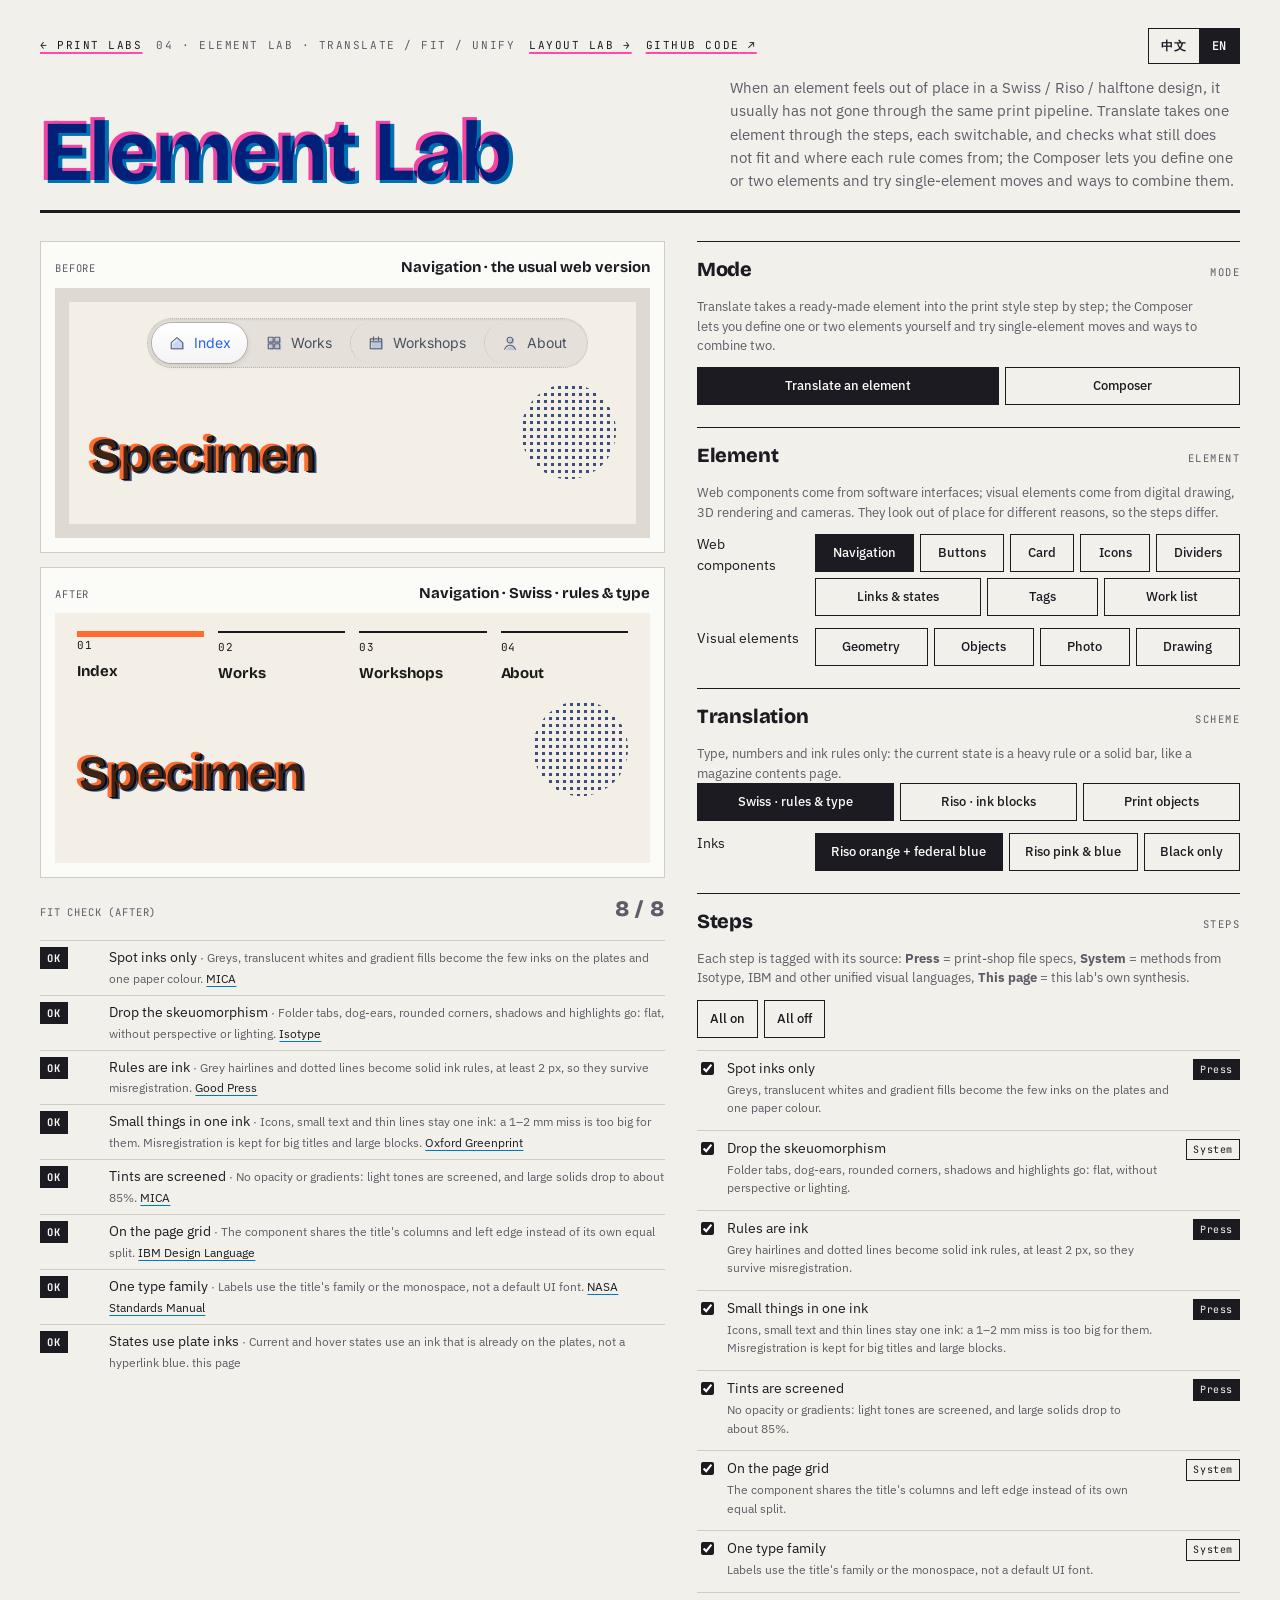
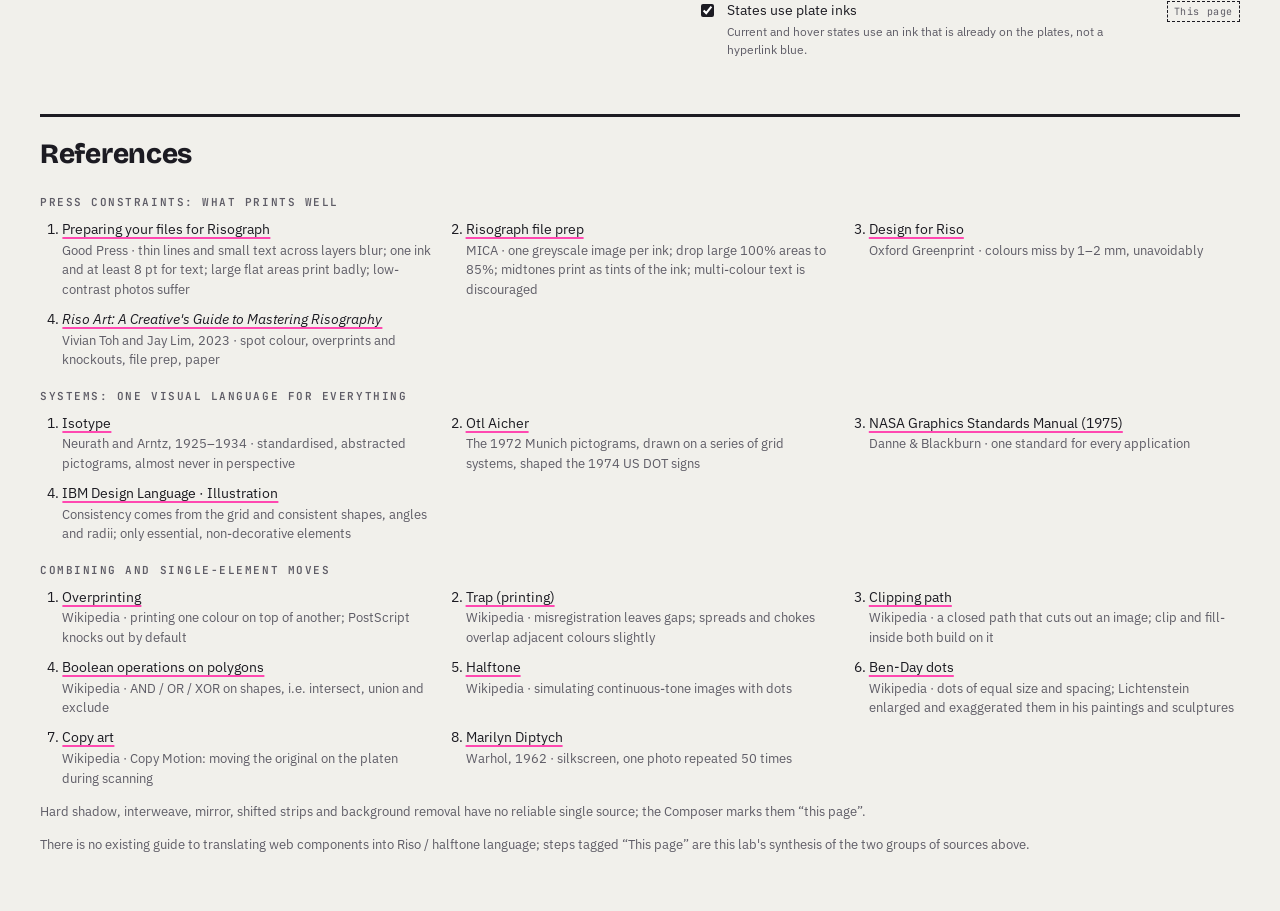
==== commit 11bede9e: "Separate English and Chinese READMEs and add source links" ====
--- a/element.html
+++ b/element.html
@@ -143,7 +143,7 @@
 <div class="wrap">
   <header class="mast">
     <div class="mast-top">
-      <div class="eyebrow"><a data-page="home" href="index.html"><span class="zh">← 印刷实验室</span><span class="en">← Print Labs</span></a><span>04 · Element lab · <span class="zh">改造 / 对比 / 统一</span><span class="en">Translate / Fit / Unify</span></span><a data-page="layout" href="layout.html"><span class="zh">版式实验室 →</span><span class="en">Layout Lab →</span></a></div>
+      <div class="eyebrow"><a data-page="home" href="index.html"><span class="zh">← 印刷实验室</span><span class="en">← Print Labs</span></a><span>04 · Element lab · <span class="zh">改造 / 对比 / 统一</span><span class="en">Translate / Fit / Unify</span></span><a data-page="layout" href="layout.html"><span class="zh">版式实验室 →</span><span class="en">Layout Lab →</span></a><a href="https://github.com/gengyuanmax/print-lab" target="_blank" rel="noopener"><span class="zh">GitHub 源码</span><span class="en">GitHub code</span> <span aria-hidden="true">↗</span></a></div>
       <div class="langsw" role="group" aria-label="Language / 语言">
         <button type="button" data-setlang="zh" lang="zh-CN">中文</button>
         <button type="button" data-setlang="en" lang="en">EN</button>
@@ -170,12 +170,12 @@
     <aside class="panel" id="panel" data-aria-zh="参数" data-aria-en="Settings">
       <div class="group">
         <h2><span class="zh">模式</span><span class="en">Mode</span> <small>MODE</small></h2>
-        <p class="hint"><span class="zh">“改造”模式把一个现成的元素逐步调整成印刷风格；“组合台”可自定义一个或两个元素，尝试单元素处理和双元素组合。</span><span class="en">Translate takes a ready-made element into the print style step by step; the Composer lets you define one or two elements yourself and try single-element moves and ways to combine two.</span></p>
+        <p class="hint"><span class="zh">“改造”模式逐步调整现成示例的印刷风格；“组合台”由你设置元素内容，既可处理单个元素，也可比较两个元素的组合效果。</span><span class="en">Translate takes a ready-made element into the print style step by step; the Composer lets you define one or two elements yourself and try single-element moves and ways to combine two.</span></p>
         <div class="seg" id="modeSeg"></div>
       </div>
       <div class="group" id="mixGroup" hidden>
         <h2><span class="zh">组合台</span><span class="en">Composer</span> <small>COMPOSER</small></h2>
-        <p class="hint"><span class="zh">先设置元素的类型、内容、油墨、大小、角度和单元素处理，再选择组合方式。画布上的元素可以直接拖动；下方对照列出所有选项，点击即可切换。</span><span class="en">Define the elements (type, content, ink, size, angle and single-element moves), then pick a way to combine them. Drag the elements on the sheet; the panel beside it compares every option, click one to switch.</span></p>
+        <p class="hint"><span class="zh">先选定要编辑的元素，设置内容、配色、大小、角度和处理效果，再选择组合方式。可在画布上直接拖动元素，也可点击对照样张切换效果。</span><span class="en">Define the elements (type, content, ink, size, angle and single-element moves), then pick a way to combine them. Drag the elements on the sheet; the panel beside it compares every option, click one to switch.</span></p>
         <div class="row2"><span class="zh">元素数量</span><span class="en">Elements</span><div class="seg" id="mxN"></div></div>
         <div class="row2" id="mxSelRow"><span class="zh">正在编辑</span><span class="en">Editing</span><div class="seg" id="mxSel"></div></div>
         <div class="allrow"><button class="btn" type="button" id="mxSwap"><span class="zh">交换上下层</span><span class="en">Swap layers</span></button><button class="btn" type="button" id="mxCenter"><span class="zh">当前元素居中</span><span class="en">Centre this element</span></button></div>
@@ -186,7 +186,7 @@
         <div class="row2" id="mxShapeRow"><span class="zh">形状</span><span class="en">Shape</span><div class="seg" id="mxShape"></div></div>
         <div class="row2" id="mxTextRow"><label for="mxText"><span class="zh">文字</span><span class="en">Text</span></label><input type="text" id="mxText" maxlength="16" class="txtin" autocomplete="off"></div>
         <div class="row2" id="mxFontRow"><span class="zh">字体</span><span class="en">Typeface</span><div class="seg" id="mxFont"></div></div>
-        <div class="row2" id="mxPhotoRow"><span class="zh">照片</span><span class="en">Photo</span><div class="seg"><button type="button" id="mxPhotoScene"><span class="zh">示例风景</span><span class="en">Sample scene</span></button><label class="btn" style="min-height:38px"><span class="zh">上传照片</span><span class="en">Upload photo</span><input type="file" id="mxFile" accept="image/*" hidden></label></div></div>
+        <div class="row2" id="mxPhotoRow"><span class="zh">照片</span><span class="en">Photo</span><div class="seg"><button type="button" id="mxPhotoScene"><span class="zh">风景示例</span><span class="en">Sample scene</span></button><label class="btn" style="min-height:38px"><span class="zh">上传照片</span><span class="en">Upload photo</span><input type="file" id="mxFile" accept="image/*" hidden></label></div></div>
         <div class="row2"><span class="zh">墨色</span><span class="en">Ink</span><div class="seg" id="mxInk"></div></div>
         <div class="field"><label for="mxSize"><span class="zh">大小</span><span class="en">Size</span></label><input type="range" id="mxSize" min="25" max="220" step="5"><output id="mxSizeOut"></output></div>
         <div class="field"><label for="mxRot"><span class="zh">角度</span><span class="en">Angle</span></label><input type="range" id="mxRot" min="-45" max="45" step="1"><output id="mxRotOut"></output></div>
@@ -194,18 +194,18 @@
         <div class="row2"><span class="zh">裁切</span><span class="en">Crop</span><div class="seg" id="mvCrop"></div></div>
         <div class="row2"><span class="zh">去底</span><span class="en">Cut-out</span><div class="seg" id="mvCut"></div></div>
         <div class="row2"><span class="zh">镜像</span><span class="en">Mirror</span><div class="seg" id="mvMirror"></div></div>
-        <div class="row2"><span class="zh">切条</span><span class="en">Slice</span><div class="seg" id="mvSlice"></div></div>
+        <div class="row2"><span class="zh">条带错位</span><span class="en">Slice</span><div class="seg" id="mvSlice"></div></div>
         <div class="row2"><span class="zh">形式</span><span class="en">Form</span><div class="seg" id="mvForm"></div></div>
         <div class="row2"><span class="zh">重复</span><span class="en">Repeat</span><div class="seg" id="mvRepeat"></div></div>
         <div class="row2"><span class="zh">拖影</span><span class="en">Drag</span><div class="seg" id="mvDrag"></div></div>
-        <div class="row2"><span class="zh">浓度</span><span class="en">Tone</span><div class="seg" id="mvTone"></div></div>
+        <div class="row2"><span class="zh">色调深浅</span><span class="en">Tone</span><div class="seg" id="mvTone"></div></div>
         <div class="row2"><span class="zh">网点</span><span class="en">Screen</span><div class="seg" id="mvDots"></div></div>
         <div class="row2"><span class="zh">错位复制</span><span class="en">Echo</span><div class="seg" id="mvEcho"></div></div>
         <p class="hint" id="mvNote"></p>
       </div>
       <div class="group" id="mixOpGroup" hidden>
         <h2><span class="zh">组合方式</span><span class="en">Combine</span> <small>OPERATION</small></h2>
-        <p class="hint"><span class="zh">A 在下，B 在上。印刷里关键的问题是：两块版对不准时，结果还站得住吗？两个元素用同一种墨时，它们在同一块版上，不会互相错位。</span><span class="en">A is below, B on top. In print the key question is whether the result survives when the two plates miss. If both use the same ink they share one plate and cannot miss each other.</span></p>
+        <p class="hint"><span class="zh">A 为下层，B 为上层。调整套色偏差，观察交界处的白缝或重叠。同色元素的主体按同一色版处理；异色复制和投影等效果仍可能引入其他色版。</span><span class="en">A is below, B on top. In print the key question is whether the result survives when the two plates miss. If both use the same ink they share one plate and cannot miss each other.</span></p>
         <div class="row2"><span class="zh">方式</span><span class="en">Operation</span><div class="seg" id="mxOp"></div></div>
         <div class="field"><label for="mxMis"><span class="zh">套色错位</span><span class="en">Misregister</span></label><input type="range" id="mxMis" min="0" max="3" step="0.5"><output id="mxMisOut"></output></div>
         <p class="hint" id="mxOpNote"></p>
@@ -227,7 +227,7 @@
         <div class="row2"><span class="zh">条带错位</span><span class="en">Slice</span><div class="seg" id="imSlice"></div></div>
         <div class="row2"><span class="zh">重复</span><span class="en">Repeat</span><div class="seg" id="imRepeat"></div></div>
         <div class="row2"><span class="zh">错位复制</span><span class="en">Echo</span><div class="seg" id="imEcho"></div></div>
-        <div class="row2"><span class="zh">斜放</span><span class="en">Tilt</span><div class="seg" id="imRotate"></div></div>
+        <div class="row2"><span class="zh">旋转</span><span class="en">Tilt</span><div class="seg" id="imRotate"></div></div>
         <div class="row2"><span class="zh">形式</span><span class="en">Form</span><div class="seg" id="imForm"></div></div>
         <div class="row2"><span class="zh">网点尺寸</span><span class="en">Dot size</span><div class="seg" id="imDots"></div></div>
         <div class="row2"><span class="zh">拖影</span><span class="en">Drag</span><div class="seg" id="imDrag"></div></div>
@@ -275,7 +275,7 @@
       <li><a href="https://en.wikipedia.org/wiki/Copy_art" target="_blank" rel="noopener">Copy art</a><span><span class="zh">Wikipedia · Copy Motion：扫描过程中移动原稿制造的效果</span><span class="en">Wikipedia · Copy Motion: moving the original on the platen during scanning</span></span></li>
       <li><a href="https://en.wikipedia.org/wiki/Marilyn_Diptych" target="_blank" rel="noopener">Marilyn Diptych</a><span><span class="zh">Warhol，1962 · 丝网，同一张照片重复 50 次</span><span class="en">Warhol, 1962 · silkscreen, one photo repeated 50 times</span></span></li>
     </ol>
-    <p class="note" style="margin-top:14px"><span class="zh">硬阴影、交织、镜像、条带错位和去底没有找到可靠的单一出处，组合台里标为“本页做法”。</span><span class="en">Hard shadow, interweave, mirror, shifted strips and background removal have no reliable single source; the Composer marks them “this page”.</span></p>
+    <p class="note" style="margin-top:14px"><span class="zh">硬边投影、交织、镜像、条带错位和去底的具体效果由本页自行设计，标为“本页示例”。这些标注说明演示的实现方式，不表示该手法由本项目首创。</span><span class="en">Hard shadow, interweave, mirror, shifted strips and background removal have no reliable single source; the Composer marks them “this page”.</span></p>
     <p class="note" style="margin-top:14px"><span class="zh">本页参考印前建议与视觉设计方法，并做了适合网页演示的简化。“规则启用情况”只显示开关状态；“套色偏差提示”依据预设的组合方式给出说明，不能替代实际印前检查。实际制作请以承印方要求为准。</span><span class="en">There is no existing guide to translating web components into Riso / halftone language; steps tagged “This page” are this lab's synthesis of the two groups of sources above.</span></p>
   </section>
 </div>
@@ -461,8 +461,8 @@
   return `<div style="margin-left:${off}px;display:grid;grid-template-columns:repeat(4,minmax(0,90px));gap:16px;${bg}">${[0,1,2,3].map(box).join('')}</div>`;
 }
 
-const WORKS = [['2026', L('双色 Riso 海报','Two-colour Riso poster'), L('海报 · 粉 + 蓝','Poster · pink + blue')], ['2025', L('复印 zine 第 3 期','Photocopy zine No. 3'), L('Zine · 24 页','Zine · 24 pp')], ['2024', L('木刻字体实验','Woodcut type study'), L('字体 · 凸版','Type · letterpress')]];
-const TAGS = [L('Riso','Riso'), L('丝网','Screen print'), L('Zine','Zine'), L('2026','2026'), L('工作坊','Workshop')];
+const WORKS = [['2026', L('双色 Riso 海报','Two-colour Riso poster'), L('海报 · 粉 + 蓝','Poster · pink + blue')], ['2025', L('复印小志第 3 期','Photocopy zine No. 3'), L('小志 · 24 页','Zine · 24 pp')], ['2024', L('木刻字体实验','Woodcut type study'), L('字体 · 凸版','Type · letterpress')]];
+const TAGS = [L('Riso','Riso'), L('丝网','Screen print'), L('小志','Zine'), L('2026','2026'), L('工作坊','Workshop')];
 // links in three states: default, hover, keyboard focus
 function link(f, sc, ink){
   const off = f.grid ? 0 : 40, words = LANG==='zh' ? ['往期样张', '油墨色卡', '报名表'] : ['past proofs', 'ink swatches', 'sign-up form'];
@@ -491,7 +491,7 @@
     if (state===2) return `<a style="${labelFont(f)};color:${ink.k};padding:0 6px;background:linear-gradient(${ink.k},${ink.k}) 0 0/8px 2px no-repeat, linear-gradient(${ink.k},${ink.k}) 0 0/2px 8px no-repeat, linear-gradient(${ink.k},${ink.k}) 100% 100%/8px 2px no-repeat, linear-gradient(${ink.k},${ink.k}) 100% 100%/2px 8px no-repeat">${esc(w)}</a>`;
     return `<a style="${labelFont(f)};color:${ink.k};border-bottom:${lw}px dashed ${ink.k}">${esc(w)}</a>`;
   };
-  return `<div style="margin-left:${off}px;display:flex;flex-direction:column;gap:10px;font-size:15px;color:${ink.k}">${[0,1,2].map(k => `<p style="margin:0">${lbl(st[k])}${LANG==='zh' ? '看看' : 'See the '}${one(words[k], k)}${LANG==='zh' ? '。' : '.'}</p>`).join('')}</div>`;
+  return `<div style="margin-left:${off}px;display:flex;flex-direction:column;gap:10px;font-size:15px;color:${ink.k}">${[0,1,2].map(k => `<p style="margin:0">${lbl(st[k])}${LANG==='zh' ? '查看' : 'See the '}${one(words[k], k)}${LANG==='zh' ? '。' : '.'}</p>`).join('')}</div>`;
 }
 function tags(f, sc, ink){
   const off = f.grid ? 0 : 40, pastel = ['#FCE7F3','#DCFCE7','#FEF9C3','#E0E7FF','#FFEDD5'], txt = ['#BE185D','#15803D','#A16207','#4338CA','#C2410C'];
@@ -748,7 +748,7 @@
   imSlice:['slice', [['none',L('无','None')],['strips',L('横条错开','Shifted strips')]]],
   imRepeat:['repeat', [['1',L('×1','×1')],['2',L('×2','×2')],['3',L('×3','×3')]]],
   imEcho:['echo', [['none',L('无','None')],['ink',L('异色错位','Offset in ink B')]]],
-  imRotate:['rotate', [['0',L('不转','Straight')],['7',L('斜放 7°','Tilt 7°')],['-12',L('斜放 −12°','Tilt −12°')]]],
+  imRotate:['rotate', [['0',L('不旋转','Straight')],['7',L('旋转 7°','Tilt 7°')],['-12',L('旋转 −12°','Tilt −12°')]]],
   imForm:['form', [['photo',L('照片','Photo')],['sil',L('剪影','Silhouette')],['line',L('线稿','Line art')]]],
   imDots:['dots', [['normal',L('常规','Normal')],['giant',L('放大网点','Giant dots')]]],
   imDrag:['drag', [['none',L('无','None')],['drag',L('扫描拖影','Scanner drag')]]],
@@ -760,10 +760,10 @@
   slice:L('将照片切成水平条带，交替向左右错开，模拟拼贴和小志中常见的剪贴效果。','Shifted strips are a collage and zine move that turns a photo into a handled photo.'),
   repeat:L('并排重复同一幅图像，形成连续的视觉节奏；开启专色效果后，相邻图像会交替使用所选油墨色。','Repeating with a different ink each time is a screen-print classic (Warhol\'s Marilyn Diptych repeats one photo 50 times).'),
   echo:L('用另一种油墨色偏移复制同一幅图像，模拟双色错位叠印。','Printing the same image again in a second ink, offset, is misregistration on purpose.'),
-  rotate:L('斜放让照片像一张被随手贴上去的纸片，和网格形成对比；角度别太多种，一张作品里一两个就够。','A tilt makes the photo read as a scrap stuck on by hand, against the grid; keep to one or two angles per piece.'),
-  form:L('剪影只留轮廓，线稿只留边缘：照片被压成和几何、文字同一抽象程度的图形。','A silhouette keeps only the outline, line art only the edges: the photo is pressed down to the same level of abstraction as the geometry and type.'),
-  dots:L('网点放大到成为图形本身，像波普漫画；放大后读起来更像图案而不是照片。打开“一种网点体系”才看得到。','Dots enlarged until they become the graphic, as in pop comics; it reads as pattern more than photo. Needs “One screening system” on.'),
-  drag:L('扫描或复印时移动原稿，画面被拉出一道道拖痕，是复印 zine 的标志性手法。','Moving the original while it is scanned or photocopied drags the image into streaks, a signature move of photocopied zines.'),
+  rotate:L('轻微旋转可营造手工贴纸的感觉，打破整齐的网格。少量重复的角度有助于保持整体协调。','A tilt makes the photo read as a scrap stuck on by hand, against the grid; keep to one or two angles per piece.'),
+  form:L('剪影把明暗简化为黑白块面，线稿提取主要边缘，让照片更便于与文字和几何图形搭配。','A silhouette keeps only the outline, line art only the edges: the photo is pressed down to the same level of abstraction as the geometry and type.'),
+  dots:L('放大网点，突出类似波普漫画的点状图案。需先启用“统一加网方式”，才能看到网点尺寸的变化。','Dots enlarged until they become the graphic, as in pop comics; it reads as pattern more than photo. Needs “One screening system” on.'),
+  drag:L('模拟扫描或复印时移动原稿造成的条状拖影，为照片增添复印小志的质感。','Moving the original while it is scanned or photocopied drags the image into streaks, a signature move of photocopied zines.'),
 };
 const prepCache = {};
 function imgPrep(){
@@ -891,9 +891,9 @@
 /* ---------- composer: one or two custom elements, single-element moves, and ways to combine them ---------- */
 const CW = 640, CH = 400;
 const MX_TYPES = [['shape',L('形状','Shape')],['text',L('文字','Type')],['photo',L('照片','Photo')],['hand',L('手绘','Drawing')],['obj',L('实物','Object')]];
-const MX_SHAPES = [['circle',L('圆','Circle')],['square',L('方','Square')],['tri',L('三角','Triangle')],['star',L('星','Star')],['arch',L('拱','Arch')],['ring',L('环','Ring')]];
-const MX_FONTS = [['sans',L('粗无衬线','Heavy sans')],['mono',L('等宽','Mono')],['serif',L('衬线','Serif')]];
-const MX_INKS = [['a',L('墨 A','Ink A')],['b',L('墨 B','Ink B')],['k',L('黑','Black')]];
+const MX_SHAPES = [['circle',L('圆','Circle')],['square',L('正方形','Square')],['tri',L('三角形','Triangle')],['star',L('星形','Star')],['arch',L('拱形','Arch')],['ring',L('圆环','Ring')]];
+const MX_FONTS = [['sans',L('粗体无衬线','Heavy sans')],['mono',L('等宽','Mono')],['serif',L('衬线','Serif')]];
+const MX_INKS = [['a',L('油墨 A','Ink A')],['b',L('油墨 B','Ink B')],['k',L('黑','Black')]];
 // single-element moves; `only` limits a move to some types
 const MV = {
   mvCrop:['crop', [['none',L('原图','Full')],['tight',L('局部特写','Tight')],['strip',L('横向窄幅','Strip')]], ['photo','obj']],
@@ -908,28 +908,28 @@
   mvEcho:['echo', [['none',L('无','None')],['ink',L('异色错位','Offset in other ink')]]],
 };
 const MVNOTE = Object.assign({}, IMNOTE, {
-  form:L('剪影只留轮廓，线稿只留边缘：照片、拟物会被压成和几何、文字同一抽象程度的图形；形状和文字变成线框。','A silhouette keeps only the outline, line art only the edges: photos and objects are pressed down to the abstraction of geometry and type; shapes and type become outlines.'),
-  tone:L('浅色在 Riso 上靠网点或墨量实现；同一种墨的 30% 和 100% 放在一起，就是一种墨里的两种颜色。','On a Riso, light tones come from screening or ink coverage; 30% and 100% of one ink side by side give two colours from one drum.'),
-  dots:L('连续调是理想化的平滑灰阶，印刷要用网点模拟它（半色调）。放大网点让网点本身成为图形，Lichtenstein 就把漫画里的 Ben-Day 网点放大成画面的主角。','Contone is an idealised smooth tone; print simulates it with dots (halftone). Giant dots make the dots the graphic: Lichtenstein enlarged the Ben-Day dots of comics into the subject of his paintings.'),
-  echo:L('用另一种墨把同一个元素错开再印一遍，是刻意放大的套色错位。','The same element printed again in the other ink, offset: misregistration on purpose.'),
+  form:L('剪影把照片或实物图像简化为黑白块面，线稿提取主要边缘；形状和文字则可转为轮廓线。','A silhouette keeps only the outline, line art only the edges: photos and objects are pressed down to the abstraction of geometry and type; shapes and type become outlines.'),
+  tone:L('调整同一种油墨的深浅。本页用覆盖程度或网点模拟浅色，30% 和 100% 表示同一墨色的不同色调，不是两种油墨。','On a Riso, light tones come from screening or ink coverage; 30% and 100% of one ink side by side give two colours from one drum.'),
+  dots:L('连续调以平滑的明暗变化表现层次；加网将这些层次转换为网点。选择“放大网点”可突出点状图案，营造类似利希滕斯坦作品中的波普效果。','Contone is an idealised smooth tone; print simulates it with dots (halftone). Giant dots make the dots the graphic: Lichtenstein enlarged the Ben-Day dots of comics into the subject of his paintings.'),
+  echo:L('用另一种油墨色偏移复制当前元素，模拟双色错位叠印。','The same element printed again in the other ink, offset: misregistration on purpose.'),
   repeat:L('并排重复同一个元素，形成节奏。Warhol 1962 年的《Marilyn Diptych》用丝网把同一张照片重复了 50 次，左半彩色、右半渐淡的黑白。','Repeating one element side by side sets up a rhythm. Warhol\'s Marilyn Diptych (1962) silkscreens one photo 50 times, colour on the left, fading black and white on the right.'),
   drag:L('复印或扫描时移动原稿，画面会被拉出拖痕；Copy art 把这种做法叫 Copy Motion。','Moving the original while it is copied or scanned drags the image into streaks; copy art calls this Copy Motion.'),
-  crop:L('裁切决定主角和尺度：局部特写让细节变成图形，横向窄幅像电影画幅。只对照片和实物有意义。','Cropping decides the subject and the scale: a tight crop turns a detail into a shape, a strip reads like a film frame. Only meaningful for photos and objects.'),
+  crop:L('“局部特写”放大细节，“横向窄幅”保留中间的横向区域。本页仅对照片和实物图像提供裁切选项。','Cropping decides the subject and the scale: a tight crop turns a detail into a shape, a strip reads like a film frame. Only meaningful for photos and objects.'),
 });
 // ways to combine two elements; A is the lower element, B the upper one
 const MXOPS = [
-  {id:'over', t:L('叠印','Overprint'), d:L('两块色版分别完整印刷，在重叠区域形成混色。MICA 和 Oxford Greenprint 都指出 Riso 油墨是透明的，叠在一起会混出新颜色，这是它最自然的状态。','Both plates print in full; the overlap prints a third colour. MICA and Oxford Greenprint both note that Riso inks are translucent and mix where they overlap, so this is their natural state.'), safe:true, l:[['Overprinting','https://en.wikipedia.org/wiki/Overprinting'], ['MICA','https://www.mica.edu/campus-life-and-resources/places-and-spaces/maker-spaces-fabrication-studios/printmaking-studio/risograph-file-prep/'], ['Oxford Greenprint','https://oxfordgreenprint.com/home/design-for-riso/']]},
-  {id:'opaque', t:L('不透明遮盖','Opaque cover'), d:L('B 直接盖住 A，不混色。MICA 指出 Riso 油墨是透明的，只是透明程度不同：100% 红叠在 100% 黄上只得到红色。要真正盖住，需要较不透明的墨，或先在 B 下面垫一层白墨。','B simply covers A, no mixing. MICA notes that Riso inks are transparent, some less than others: 100% red over 100% yellow just makes red. A real cover needs a less transparent ink, or a white underlay under B.'), safe:true, l:[['MICA','https://www.mica.edu/campus-life-and-resources/places-and-spaces/maker-spaces-fabrication-studios/printmaking-studio/risograph-file-prep/']]},
-  {id:'knock', t:L('挖空','Knockout'), d:L('从 A 版中移除 B 图形所占的区域，再印上 B 版。这是数码印前的默认做法，两版错位时，交界处会出现白缝。','B\'s shape is cut out of A\'s plate and B prints into the hole; the digital prepress default, and a miss shows a white gap.'), safe:false, l:[['Overprinting','https://en.wikipedia.org/wiki/Overprinting'], ['Trap (printing)','https://en.wikipedia.org/wiki/Trap_(printing)']]},
+  {id:'over', t:L('叠印','Overprint'), d:L('两块色版分别完整印刷，在重叠区域形成混色。Riso 油墨具有一定透明度，不同墨色的透明程度及印刷顺序都会影响叠印效果。','Both plates print in full; the overlap prints a third colour. MICA and Oxford Greenprint both note that Riso inks are translucent and mix where they overlap, so this is their natural state.'), safe:true, l:[['Overprinting','https://en.wikipedia.org/wiki/Overprinting'], ['MICA','https://www.mica.edu/campus-life-and-resources/places-and-spaces/maker-spaces-fabrication-studios/printmaking-studio/risograph-file-prep/'], ['Oxford Greenprint','https://oxfordgreenprint.com/home/design-for-riso/']]},
+  {id:'opaque', t:L('不透明遮盖','Opaque cover'), d:L('本页模拟 B 遮盖 A、重叠处不混色的效果。MICA 提醒，不同 Riso 油墨的透明程度不同；实际能否遮住底色，需要结合墨色、纸张和印刷工艺确认。','B simply covers A, no mixing. MICA notes that Riso inks are transparent, some less than others: 100% red over 100% yellow just makes red. A real cover needs a less transparent ink, or a white underlay under B.'), safe:true, l:[['MICA','https://www.mica.edu/campus-life-and-resources/places-and-spaces/maker-spaces-fabrication-studios/printmaking-studio/risograph-file-prep/']]},
+  {id:'knock', t:L('挖空','Knockout'), d:L('从 A 版中移除 B 图形所占的区域，再印上 B 版。两版错位时，交界处可能出现白缝。','B\'s shape is cut out of A\'s plate and B prints into the hole; the digital prepress default, and a miss shows a white gap.'), safe:false, l:[['Overprinting','https://en.wikipedia.org/wiki/Overprinting'], ['Trap (printing)','https://en.wikipedia.org/wiki/Trap_(printing)']]},
   {id:'trap', t:L('挖空 + 陷印','Knockout + trap'), d:L('让相邻色块的边缘略微重叠，减少套印不准造成的白缝。本页通过缩小 A 版的挖空区域来模拟；偏差过大时仍可能露白。','The hole is choked a little so A runs under B: a miss shows a thin dark line, not a white gap.'), safe:true, l:[['Trap (printing)','https://en.wikipedia.org/wiki/Trap_(printing)']]},
-  {id:'keyline', t:L('留白描边','Paper keyline'), d:L('B 周围留一圈纸色，把两者隔开：错位被这圈空隙吃掉，图上压字时最常用。Oxford Greenprint 建议不同颜色的文字和色框之间至少留 5 mm，让它们永远碰不到。','A ring of paper around B separates the two: the gap absorbs the miss. The usual way to set type over an image. Oxford Greenprint advises at least 5 mm between text and a box in another colour so they never touch.'), safe:true, l:[['Oxford Greenprint','https://oxfordgreenprint.com/home/design-for-riso/']]},
-  {id:'shadow', t:L('硬阴影','Hard shadow'), d:L('B 的形状用另一种墨偏移一点垫在下面，当作阴影。错位只会让阴影偏多偏少。','B\'s shape, offset in the other ink, sits underneath as a shadow. A miss only makes the shadow a little bigger or smaller.'), safe:true},
+  {id:'keyline', t:L('留白描边','Paper keyline'), d:L('在 B 周围留出一圈纸色，将两个元素隔开，为套色偏差留出余量。Oxford Greenprint 建议异色文字与色框之间至少留 5 mm；本页留白宽度仅作示意。','A ring of paper around B separates the two: the gap absorbs the miss. The usual way to set type over an image. Oxford Greenprint advises at least 5 mm between text and a box in another colour so they never touch.'), safe:true, l:[['Oxford Greenprint','https://oxfordgreenprint.com/home/design-for-riso/']]},
+  {id:'shadow', t:L('硬边投影','Hard shadow'), d:L('将 B 的轮廓用另一种油墨偏移印在下方，形成边缘清晰的投影。套色偏差会改变投影相对主体的位置。','B\'s shape, offset in the other ink, sits underneath as a shadow. A miss only makes the shadow a little bigger or smaller.'), safe:true},
   {id:'reverse', t:L('反白','Reverse'), d:L('从 A 版中挖空 B 图形所在区域，不再印 B 版，让图形呈现纸色。只用一块色版，无需两版套准。','B is cut out of A and not printed: it stays paper. One plate, so a miss cannot hurt it.'), safe:true, l:[['Oxford Greenprint','https://oxfordgreenprint.com/home/design-for-riso/']]},
-  {id:'weave', t:L('交织','Interweave'), d:L('一部分 B 在 A 上面，一部分在 A 下面，像穿过去一样；每一处交叉都是挖空，需要套准。','B passes over A in some places and under it in others; every crossing is a knockout, so it needs register.'), safe:false},
+  {id:'weave', t:L('交织','Interweave'), d:L('交替改变 A、B 的遮挡顺序，形成穿插效果。交叉处采用挖空处理，因此不同色版仍需套准。','B passes over A in some places and under it in others; every crossing is a knockout, so it needs register.'), safe:false},
   {id:'union', t:L('并集','Union'), d:L('将 A 与 B 的覆盖区域合为一个图形，用 A 的色版印刷。','A and B merge into one shape on A\'s plate.'), safe:true, l:[['Boolean operations on polygons','https://en.wikipedia.org/wiki/Boolean_operations_on_polygons']]},
-  {id:'inter', t:L('交集','Intersect'), d:L('只印两者重叠的部分，印在 A 的版上。','Only the overlap prints, on A\'s plate.'), safe:true, l:[['Boolean operations on polygons','https://en.wikipedia.org/wiki/Boolean_operations_on_polygons']]},
-  {id:'xor', t:L('排除重叠','Exclude'), d:L('印两者不重叠的部分，重叠处留白；一块版。','The parts that do not overlap print, the overlap stays paper; one plate.'), safe:true, l:[['Boolean operations on polygons','https://en.wikipedia.org/wiki/Boolean_operations_on_polygons']]},
-  {id:'fill', t:L('同版填充','Fill inside · one plate'), d:L('B 只出现在 A 的形状里面，并且用 A 的墨印在同一块版上：比如照片在大字里。一块版，不怕错位。','B appears only inside A\'s shape, printed in A\'s ink on the same plate, like a photo inside large letters. One plate, so a miss cannot hurt it.'), safe:true, l:[['Clipping path','https://en.wikipedia.org/wiki/Clipping_path'], ['Oxford Greenprint','https://oxfordgreenprint.com/home/design-for-riso/']]},
+  {id:'inter', t:L('交集','Intersect'), d:L('仅保留两者重叠的区域，用 A 的色版印刷。','Only the overlap prints, on A\'s plate.'), safe:true, l:[['Boolean operations on polygons','https://en.wikipedia.org/wiki/Boolean_operations_on_polygons']]},
+  {id:'xor', t:L('排除重叠','Exclude'), d:L('仅保留两者不重叠的区域，重叠处留白，合在一块色版上印刷。','The parts that do not overlap print, the overlap stays paper; one plate.'), safe:true, l:[['Boolean operations on polygons','https://en.wikipedia.org/wiki/Boolean_operations_on_polygons']]},
+  {id:'fill', t:L('同版填充','Fill inside · one plate'), d:L('将 B 图像限制在 A 的轮廓内，例如用照片填充大字。结果统一使用 A 的油墨印在同一色版上，无需两版套准。','B appears only inside A\'s shape, printed in A\'s ink on the same plate, like a photo inside large letters. One plate, so a miss cannot hurt it.'), safe:true, l:[['Clipping path','https://en.wikipedia.org/wiki/Clipping_path'], ['Oxford Greenprint','https://oxfordgreenprint.com/home/design-for-riso/']]},
   {id:'clip', t:L('剪切蒙版 + 描边','Clip + outline'), d:L('只保留 B 落在 A 图形内部的部分，A 的轮廓用另一块色版描出，因此两版仍需套准。','B appears only inside A\'s shape and A\'s outline prints on another plate; the two plates still have to line up.'), safe:false, l:[['Clipping path','https://en.wikipedia.org/wiki/Clipping_path'], ['Oxford Greenprint','https://oxfordgreenprint.com/home/design-for-riso/']]},
 ];
 const MVSRC = {
@@ -1119,10 +1119,10 @@
   return MXSINGLE.filter(([k]) => !MV[Object.keys(MV).find(id => MV[id][0]===k)][2] || MV[Object.keys(MV).find(id => MV[id][0]===k)][2].includes(type)).map(([k, v]) => {
     const opt = MV[Object.keys(MV).find(id => MV[id][0]===k)][1].find(x => x[0]===v), on = e.mv[k]===v;
     const ne = JSON.parse(JSON.stringify(e)); ne.mv[k] = on ? MVDEF[k] : v;
-    return {id:k + ':' + v, t:opt[1], on, tag:on ? (LANG==='zh' ? '已用 · 点击取消' : 'on · click to undo') : T(MVNAME[k]), paint:cv => mxPaint(cv, .5, null, {slot:'a', e:ne})};
+    return {id:k + ':' + v, t:opt[1], on, tag:on ? (LANG==='zh' ? '已启用 · 点击取消' : 'on · click to undo') : T(MVNAME[k]), paint:cv => mxPaint(cv, .5, null, {slot:'a', e:ne})};
   });
 }
-const MVNAME = {crop:L('裁切','Crop'), cut:L('去底','Cut-out'), mirror:L('镜像','Mirror'), slice:L('切条','Slice'), form:L('形式','Form'), repeat:L('重复','Repeat'), drag:L('拖影','Drag'), tone:L('浓度','Tone'), dots:L('网点','Screen'), echo:L('错位复制','Echo')};
+const MVNAME = {crop:L('裁切','Crop'), cut:L('去底','Cut-out'), mirror:L('镜像','Mirror'), slice:L('条带错位','Slice'), form:L('形式','Form'), repeat:L('重复','Repeat'), drag:L('拖影','Drag'), tone:L('色调深浅','Tone'), dots:L('网点','Screen'), echo:L('错位复制','Echo')};
 
 let mxTileTimer = null;
 function renderMix(full = true){
@@ -1139,7 +1139,7 @@
   clearTimeout(mxTileTimer);
   const tiles = mxTiles();
   $('afterLbl').textContent = M.n===2 ? (LANG==='zh' ? '所有组合方式' : 'All ways to combine') : (LANG==='zh' ? '单元素处理' : 'Single-element moves');
-  $('afterName').textContent = (M.n===2 ? (LANG==='zh' ? '点击切换 · ' : 'Click to switch · ') : (LANG==='zh' ? '点击叠加到当前元素 · ' : 'Click to add to the element · ')) + (M.mis ? (LANG==='zh' ? `错位 ${M.mis} mm` : `${M.mis} mm miss`) : (LANG==='zh' ? '完美对位' : 'perfect register'));
+  $('afterName').textContent = (M.n===2 ? (LANG==='zh' ? '点击切换 · ' : 'Click to switch · ') : (LANG==='zh' ? '点击叠加到当前元素 · ' : 'Click to add to the element · ')) + (M.mis ? (LANG==='zh' ? `错位 ${M.mis} mm` : `${M.mis} mm miss`) : (LANG==='zh' ? '无套色偏差' : 'perfect register'));
   $('after').innerHTML = `<div class="pg" style="--paper:${ink.paper};padding:12px"><div class="optiles">${tiles.map(t => `<button type="button" class="optile${t.on ? ' on' : ''}" data-tile="${t.id}"><canvas width="${CW/2}" height="${CH/2}"></canvas><span class="cap2">${T(t.t)}<i class="${t.warn ? 'warn' : ''}">${t.tag}</i></span></button>`).join('')}</div></div>`;
   const cvs = [...$('after').querySelectorAll('canvas')];
   let k = 0; const step = () => { const t0 = performance.now(); while (k < tiles.length && performance.now() - t0 < 40){ tiles[k].paint(cvs[k]); k++; } if (k < tiles.length) mxTileTimer = setTimeout(step, 0); };
@@ -1157,16 +1157,16 @@
   const sameInk = M.n===2 && ink[M.els.a.ink]===ink[M.els.b.ink];
   if (M.n===2){
     const o = MXOPS.find(x => x.id===M.op), safe = sameInk || o.safe;
-    li.push({ok:safe, b:safe ? (LANG==='zh' ? '安全' : 'Safe') : (LANG==='zh' ? '注意' : 'Care'), t:o.t, w:sameInk ? L('两个元素用同一种墨，在同一块版上，不会互相错位；Oxford Greenprint 也建议用同一种颜色来避开错位。','Both elements use the same ink, so they sit on one plate and cannot miss each other; Oxford Greenprint also suggests one colour as the way around misregistration.') : o.d, l:sameInk ? [['Oxford Greenprint','https://oxfordgreenprint.com/home/design-for-riso/']] : o.l});
+    li.push({ok:safe, b:safe ? (LANG==='zh' ? '较耐错位' : 'Safe') : (LANG==='zh' ? '注意' : 'Care'), t:o.t, w:sameInk ? L('两个元素的主体使用同一色版，彼此无需套准；若启用了异色复制或投影，还需考虑这些附加色版的偏差。','Both elements use the same ink, so they sit on one plate and cannot miss each other; Oxford Greenprint also suggests one colour as the way around misregistration.') : o.d, l:sameInk ? [['Oxford Greenprint','https://oxfordgreenprint.com/home/design-for-riso/']] : o.l});
   }
   els.forEach(s => { const e = M.els[s], tag = s.toUpperCase() + ' · ';
-    if ((e.type==='photo' || e.type==='obj') && e.mv.form==='full' && e.mv.dots==='solid') li.push({ok:false, b:LANG==='zh' ? '不适配' : 'Off', t:L(tag + '连续调要加网', tag + 'Contone needs a screen'), w:L('印刷用网点模拟连续调（半色调），平滑的灰阶要先变成网点。把“网点”设成网点或放大网点。','Print simulates continuous tone with dots (halftone): smooth tone has to become dots first. Set Screen to dots or giant dots.'), l:[['Halftone','https://en.wikipedia.org/wiki/Halftone']]});
-    if (e.type==='text' && e.size < 60 && (e.mv.echo==='ink' || (M.n===2 && !sameInk && ['over','knock'].includes(M.op)))) li.push({ok:false, b:LANG==='zh' ? '不适配' : 'Off', t:L(tag + '小字跨两块版', tag + 'Small type across two plates'), w:L('小字用两种墨会糊：只用一种墨，错位留给大字。','Small type in two inks blurs: keep it to one ink and leave the miss to big type.'), l:[['Good Press','https://goodpress.co.uk/pages/file-preparation']]});
+    if ((e.type==='photo' || e.type==='obj') && e.mv.form==='full' && e.mv.dots==='solid') li.push({ok:false, b:LANG==='zh' ? '提示' : 'Off', t:L(tag + '连续调尚未加网', tag + 'Contone needs a screen'), w:L('当前显示平滑的连续调。若要预览加网效果，请在“网点”中选择“网点”或“放大网点”；实际制版通常也需经过加网处理。','Print simulates continuous tone with dots (halftone): smooth tone has to become dots first. Set Screen to dots or giant dots.'), l:[['Halftone','https://en.wikipedia.org/wiki/Halftone']]});
+    if (e.type==='text' && e.size < 60 && (e.mv.echo==='ink' || (M.n===2 && !sameInk && ['over','knock'].includes(M.op)))) li.push({ok:false, b:LANG==='zh' ? '提示' : 'Off', t:L(tag + '小字涉及双色叠印', tag + 'Small type across two plates'), w:L('小字与异色色版重叠或错位复制时，套色偏差可能影响辨识度。可尝试改为单色，或调整两者的位置。','Small type in two inks blurs: keep it to one ink and leave the miss to big type.'), l:[['Good Press','https://goodpress.co.uk/pages/file-preparation']]});
     Object.keys(MVDEF).filter(k => e.mv[k]!==MVDEF[k] && MVNOTE[k]).forEach(k => li.push({ok:true, b:LANG==='zh' ? '处理' : 'Move', t:L(tag + T(MVNAME[k]), tag + T(MVNAME[k])), w:MVNOTE[k], l:MVSRC[k]}));
   });
   const ok = li.filter(c => c.ok).length;
   $('score').textContent = `${ok} / ${li.length}`;
-  $('checks').innerHTML = li.map(c => `<li class="${c.ok ? 'ok' : 'warn'}"><b>${c.b}</b><span>${T(c.t)} <em>· ${T(c.w)}${c.l ? ' ' + c.l.map(x => `<a href="${x[1]}" target="_blank" rel="noopener">${x[0]}</a>`).join(' · ') : ` ${LANG==='zh' ? '本页做法' : 'this page'}`}</em></span></li>`).join('');
+  $('checks').innerHTML = li.map(c => `<li class="${c.ok ? 'ok' : 'warn'}"><b>${c.b}</b><span>${T(c.t)} <em>· ${T(c.w)}${c.l ? ' ' + c.l.map(x => `<a href="${x[1]}" target="_blank" rel="noopener">${x[0]}</a>`).join(' · ') : ` ${LANG==='zh' ? '本页示例' : 'this page'}`}</em></span></li>`).join('');
 }
 // dragging on the sheet moves whichever element is under the pointer (B first, it is on top)
 function mxBindDrag(cv){
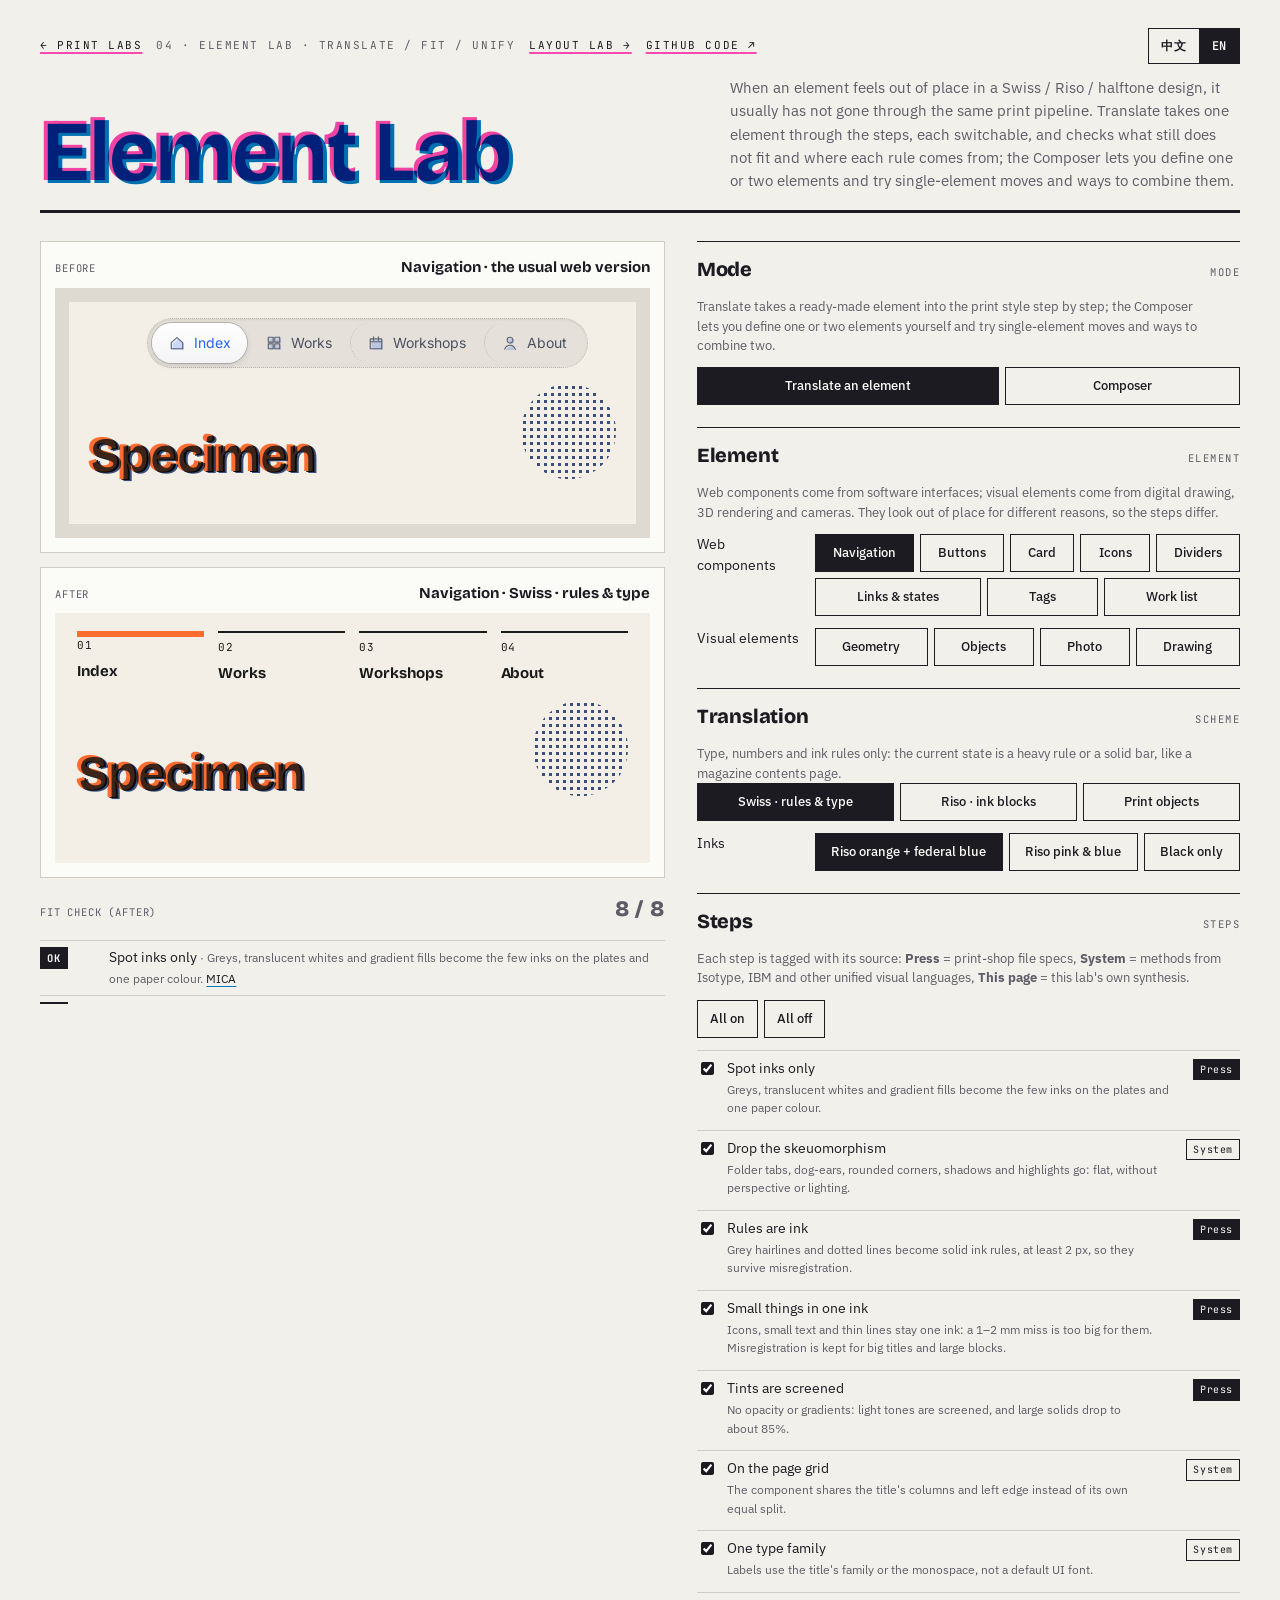
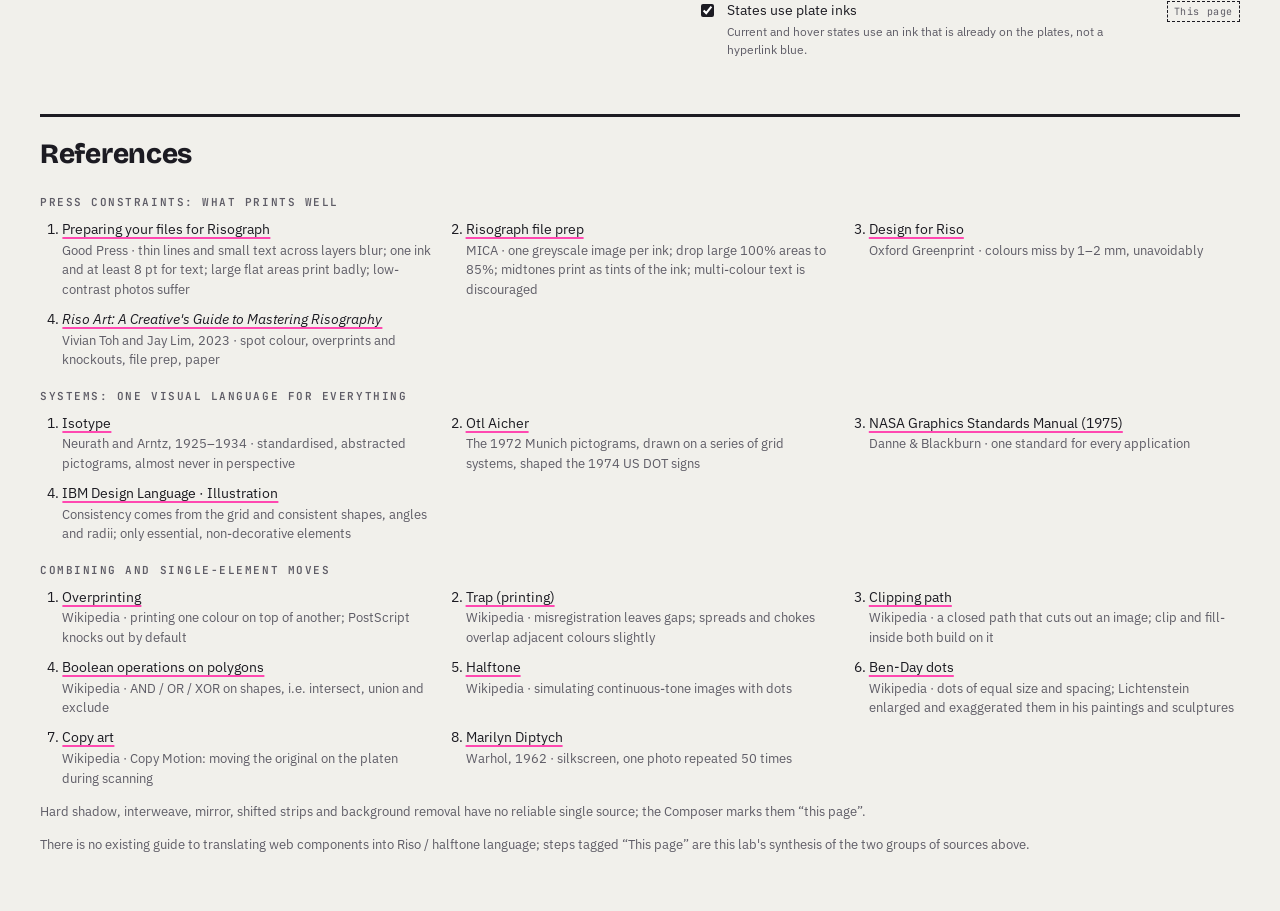
==== commit c05770ef: "Print lab focuses on process differences: fine-noise sliders move into a collapsed section; Simulati" ====
--- a/element.html
+++ b/element.html
@@ -143,7 +143,7 @@
 <div class="wrap">
   <header class="mast">
     <div class="mast-top">
-      <div class="eyebrow"><a data-page="home" href="index.html"><span class="zh">← 印刷实验室</span><span class="en">← Print Labs</span></a><span>04 · Element lab · <span class="zh">改造 / 对比 / 统一</span><span class="en">Translate / Fit / Unify</span></span><a data-page="layout" href="layout.html"><span class="zh">版式实验室 →</span><span class="en">Layout Lab →</span></a><a href="https://github.com/gengyuanmax/print-lab" target="_blank" rel="noopener"><span class="zh">GitHub 源码</span><span class="en">GitHub code</span> <span aria-hidden="true">↗</span></a></div>
+      <div class="eyebrow"><a data-page="home" href="index.html"><span class="zh">← 印刷实验室</span><span class="en">← Print Labs</span></a><span>04 · Element lab · <span class="zh">改造 / 对比 / 统一</span><span class="en">Translate / Fit / Unify</span></span><a data-page="layout" href="layout.html"><span class="zh">版式实验室 →</span><span class="en">Layout Lab →</span></a><a href="https://github.com/gengyuanmax/print-labs" target="_blank" rel="noopener"><span class="zh">GitHub 源码</span><span class="en">GitHub code</span> <span aria-hidden="true">↗</span></a></div>
       <div class="langsw" role="group" aria-label="Language / 语言">
         <button type="button" data-setlang="zh" lang="zh-CN">中文</button>
         <button type="button" data-setlang="en" lang="en">EN</button>
@@ -295,8 +295,9 @@
   };
   const wire = () => document.querySelectorAll('a[data-page]').forEach(a => {
     const k = a.dataset.page;
-    if (local || !ART[k] || ART[k].startsWith('@')) { a.href = FILE[k]; return; }
-    a.href = ART[k]; a.target = '_blank'; a.rel = 'noopener';
+    const hs = a.dataset.hash || '';
+    if (local || !ART[k] || ART[k].startsWith('@')) { a.href = FILE[k] + hs; return; }
+    a.href = ART[k] + hs; a.target = '_blank'; a.rel = 'noopener';
   });
   if (document.readyState === 'loading') document.addEventListener('DOMContentLoaded', wire); else wire();
 })();
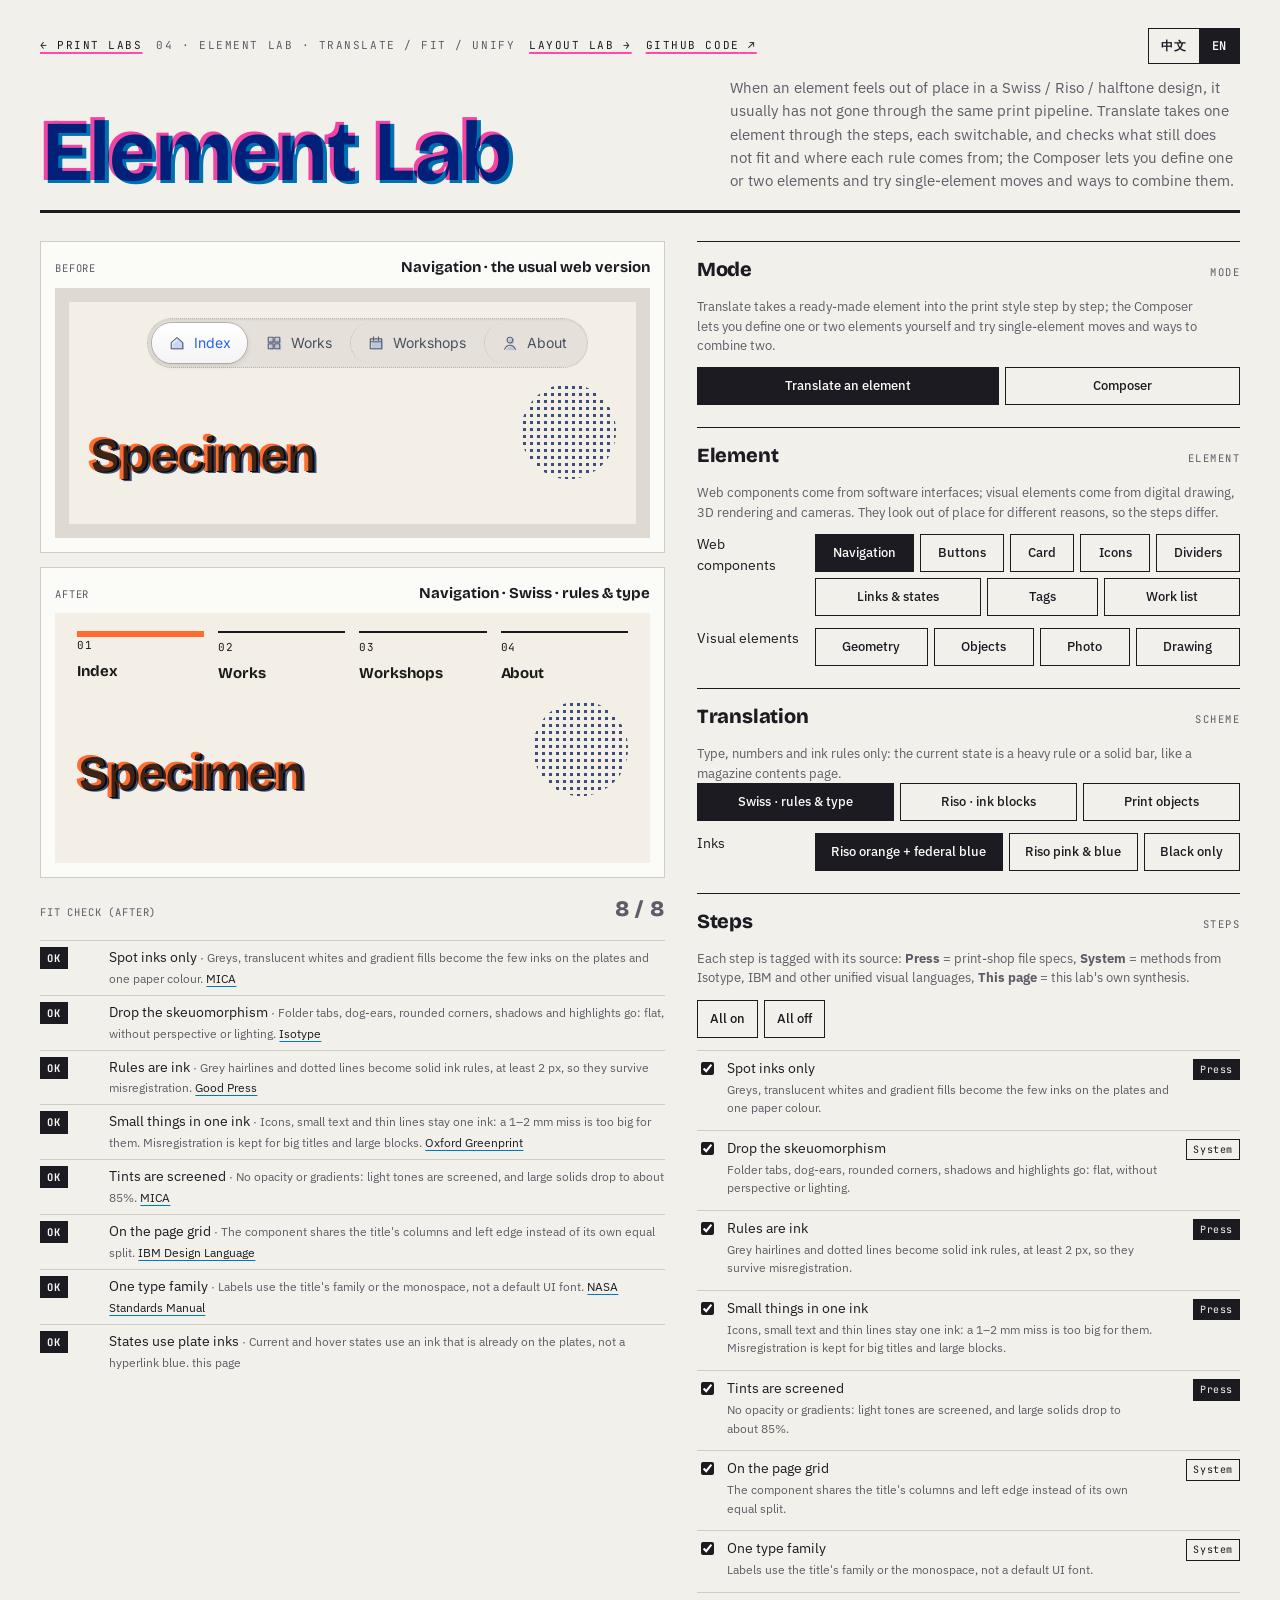
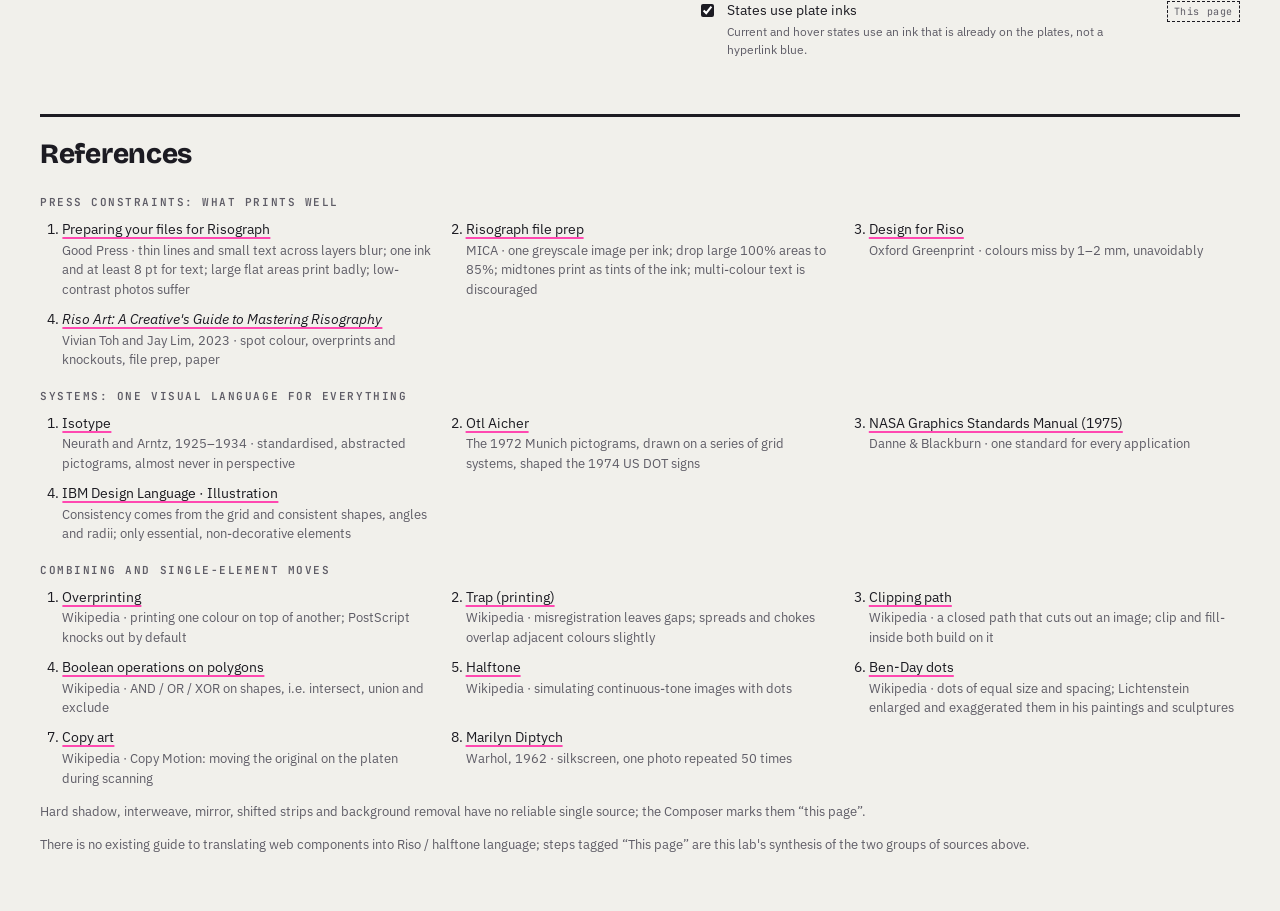
==== commit 46783911: "Element composer: Negative single-element move (box flooded, element knocked out; photos become nega" ====
--- a/element.html
+++ b/element.html
@@ -196,6 +196,7 @@
         <div class="row2"><span class="zh">镜像</span><span class="en">Mirror</span><div class="seg" id="mvMirror"></div></div>
         <div class="row2"><span class="zh">条带错位</span><span class="en">Slice</span><div class="seg" id="mvSlice"></div></div>
         <div class="row2"><span class="zh">形式</span><span class="en">Form</span><div class="seg" id="mvForm"></div></div>
+        <div class="row2"><span class="zh">反相</span><span class="en">Negative</span><div class="seg" id="mvNeg"></div></div>
         <div class="row2"><span class="zh">重复</span><span class="en">Repeat</span><div class="seg" id="mvRepeat"></div></div>
         <div class="row2"><span class="zh">拖影</span><span class="en">Drag</span><div class="seg" id="mvDrag"></div></div>
         <div class="row2"><span class="zh">色调深浅</span><span class="en">Tone</span><div class="seg" id="mvTone"></div></div>
@@ -902,6 +903,7 @@
   mvMirror:['mirror', [['none',L('无','None')],['flip',L('水平翻转','Flip')],['sym',L('对称','Symmetric')]]],
   mvSlice:['slice', [['none',L('无','None')],['strips',L('横条错开','Shifted strips')]]],
   mvForm:['form', [['full',L('原样','As is')],['sil',L('剪影','Silhouette')],['line',L('线稿','Line art')]]],
+  mvNeg:['neg', [['none',L('无','None')],['neg',L('反相','Negative')]]],
   mvRepeat:['repeat', [['1',L('×1','×1')],['2',L('×2','×2')],['3',L('×3','×3')]]],
   mvDrag:['drag', [['none',L('无','None')],['drag',L('扫描拖影','Scanner drag')]]],
   mvTone:['tone', [['100',L('100%','100%')],['60',L('60%','60%')],['30',L('30%','30%')]]],
@@ -912,6 +914,7 @@
   form:L('剪影把照片或实物图像简化为黑白块面，线稿提取主要边缘；形状和文字则可转为轮廓线。','A silhouette keeps only the outline, line art only the edges: photos and objects are pressed down to the abstraction of geometry and type; shapes and type become outlines.'),
   tone:L('调整同一种油墨的深浅。本页用覆盖程度或网点模拟浅色，30% 和 100% 表示同一墨色的不同色调，不是两种油墨。','On a Riso, light tones come from screening or ink coverage; 30% and 100% of one ink side by side give two colours from one drum.'),
   dots:L('连续调以平滑的明暗变化表现层次；加网将这些层次转换为网点。选择“放大网点”可突出点状图案，营造类似利希滕斯坦作品中的波普效果。','Contone is an idealised smooth tone; print simulates it with dots (halftone). Giant dots make the dots the graphic: Lichtenstein enlarged the Ben-Day dots of comics into the subject of his paintings.'),
+  neg:L('明暗对调：元素外框内铺满这种墨，原来着墨的地方留出纸色。照片变成负片，文字和图形变成色块上的反白。只用一块版，不需要套准。','Light and dark swap: the element\'s box is flooded with its ink and what used to print is left as paper. A photo becomes a negative; text and shapes become reversed out of a block. One plate, so nothing to register.'),
   echo:L('用另一种油墨色偏移复制当前元素，模拟双色错位叠印。','The same element printed again in the other ink, offset: misregistration on purpose.'),
   repeat:L('并排重复同一个元素，形成节奏。Warhol 1962 年的《Marilyn Diptych》用丝网把同一张照片重复了 50 次，左半彩色、右半渐淡的黑白。','Repeating one element side by side sets up a rhythm. Warhol\'s Marilyn Diptych (1962) silkscreens one photo 50 times, colour on the left, fading black and white on the right.'),
   drag:L('复印或扫描时移动原稿，画面会被拉出拖痕；Copy art 把这种做法叫 Copy Motion。','Moving the original while it is copied or scanned drags the image into streaks; copy art calls this Copy Motion.'),
@@ -939,9 +942,10 @@
   drag:[['Copy art','https://en.wikipedia.org/wiki/Copy_art']],
   tone:[['MICA','https://www.mica.edu/campus-life-and-resources/places-and-spaces/maker-spaces-fabrication-studios/printmaking-studio/risograph-file-prep/']],
   dots:[['Halftone','https://en.wikipedia.org/wiki/Halftone'], ['Ben-Day dots','https://en.wikipedia.org/wiki/Ben-Day_dots']],
+  neg:[['Negative (photography)','https://en.wikipedia.org/wiki/Negative_(photography)'], ['Reversed type','https://en.wikipedia.org/wiki/Reversed_type']],
   echo:[['Oxford Greenprint','https://oxfordgreenprint.com/home/design-for-riso/']],
 };
-const MVDEF = {crop:'none', cut:'none', mirror:'none', slice:'none', form:'full', repeat:'1', drag:'none', tone:'100', dots:'solid', echo:'none'};
+const MVDEF = {crop:'none', cut:'none', mirror:'none', slice:'none', form:'full', neg:'none', repeat:'1', drag:'none', tone:'100', dots:'solid', echo:'none'};
 const mkEl = o => Object.assign({type:'shape', shape:'circle', text:'INK', font:'sans', photo:'scene', ink:'a', x:CW/2, y:CH/2, size:100, rot:0, mv:Object.assign({}, MVDEF)}, o);
 S.mix = {n:2, sel:'b', op:'over', mis:1.5, last:null, els:{
   a:mkEl({type:'photo', ink:'a', x:270, y:205, size:110, mv:Object.assign({}, MVDEF, {dots:'dots'})}),
@@ -1042,6 +1046,13 @@
     let L0 = (.299*d[i*4] + .587*d[i*4+1] + .114*d[i*4+2])/255;
     if (contone){ L0 = (L0 - lo)/Math.max(.05, hi - lo); L0 = L0 < 0 ? 0 : L0 > 1 ? 1 : Math.pow(L0, 1.1); }
     D[i] = a*(1 - L0)*tone;
+  }
+  if (e.mv.neg==='neg'){
+    // negative: the element's whole box takes ink, and the element itself is taken out of it
+    const c2 = cnv(W, H), g2 = c2.getContext('2d', {willReadFrequently:true});
+    g2.setTransform(r, 0, 0, r, 0, 0); g2.translate(e.x, e.y); g2.rotate(e.rot*Math.PI/180); g2.scale(s, s); g2.fillStyle = '#000'; g2.fillRect(-loc.width/2, -loc.height/2, loc.width, loc.height);
+    const b = g2.getImageData(0, 0, W, H).data;
+    for (let i=0;i<N;i++){ const box = b[i*4+3]/255; M[i] = box; const v = box*tone - D[i]; D[i] = v > 0 ? v : 0; }
   }
   return (mxLayerCache[key] = {M, D, W, H, r});
 }
@@ -1112,7 +1123,7 @@
   g.putImageData(im, 0, 0);
 }
 // tiles: every way to combine (two elements), or every single move applied on top of the current element (one element)
-const MXSINGLE = [['mirror','flip'],['mirror','sym'],['slice','strips'],['form','sil'],['form','line'],['drag','drag'],['repeat','3'],['dots','dots'],['dots','giant'],['tone','30'],['echo','ink'],['cut','bg'],['crop','tight']];
+const MXSINGLE = [['mirror','flip'],['mirror','sym'],['slice','strips'],['form','sil'],['form','line'],['neg','neg'],['drag','drag'],['repeat','3'],['dots','dots'],['dots','giant'],['tone','30'],['echo','ink'],['cut','bg'],['crop','tight']];
 function mxTiles(){
   const M = S.mix, ink = INKSETS[S.inks], sameInk = M.n===2 && ink[M.els.a.ink]===ink[M.els.b.ink];
   if (M.n===2) return MXOPS.map(o => ({id:o.id, t:o.t, on:M.op===o.id, tag:sameInk || o.safe ? (LANG==='zh' ? '较耐错位' : 'miss-proof') : (LANG==='zh' ? '需套准' : 'needs register'), warn:!sameInk && !o.safe, paint:cv => mxPaint(cv, .5, o.id)}));
@@ -1123,7 +1134,7 @@
     return {id:k + ':' + v, t:opt[1], on, tag:on ? (LANG==='zh' ? '已启用 · 点击取消' : 'on · click to undo') : T(MVNAME[k]), paint:cv => mxPaint(cv, .5, null, {slot:'a', e:ne})};
   });
 }
-const MVNAME = {crop:L('裁切','Crop'), cut:L('去底','Cut-out'), mirror:L('镜像','Mirror'), slice:L('条带错位','Slice'), form:L('形式','Form'), repeat:L('重复','Repeat'), drag:L('拖影','Drag'), tone:L('色调深浅','Tone'), dots:L('网点','Screen'), echo:L('错位复制','Echo')};
+const MVNAME = {crop:L('裁切','Crop'), neg:L('反相','Negative'), cut:L('去底','Cut-out'), mirror:L('镜像','Mirror'), slice:L('条带错位','Slice'), form:L('形式','Form'), repeat:L('重复','Repeat'), drag:L('拖影','Drag'), tone:L('色调深浅','Tone'), dots:L('网点','Screen'), echo:L('错位复制','Echo')};
 
 let mxTileTimer = null;
 function renderMix(full = true){
